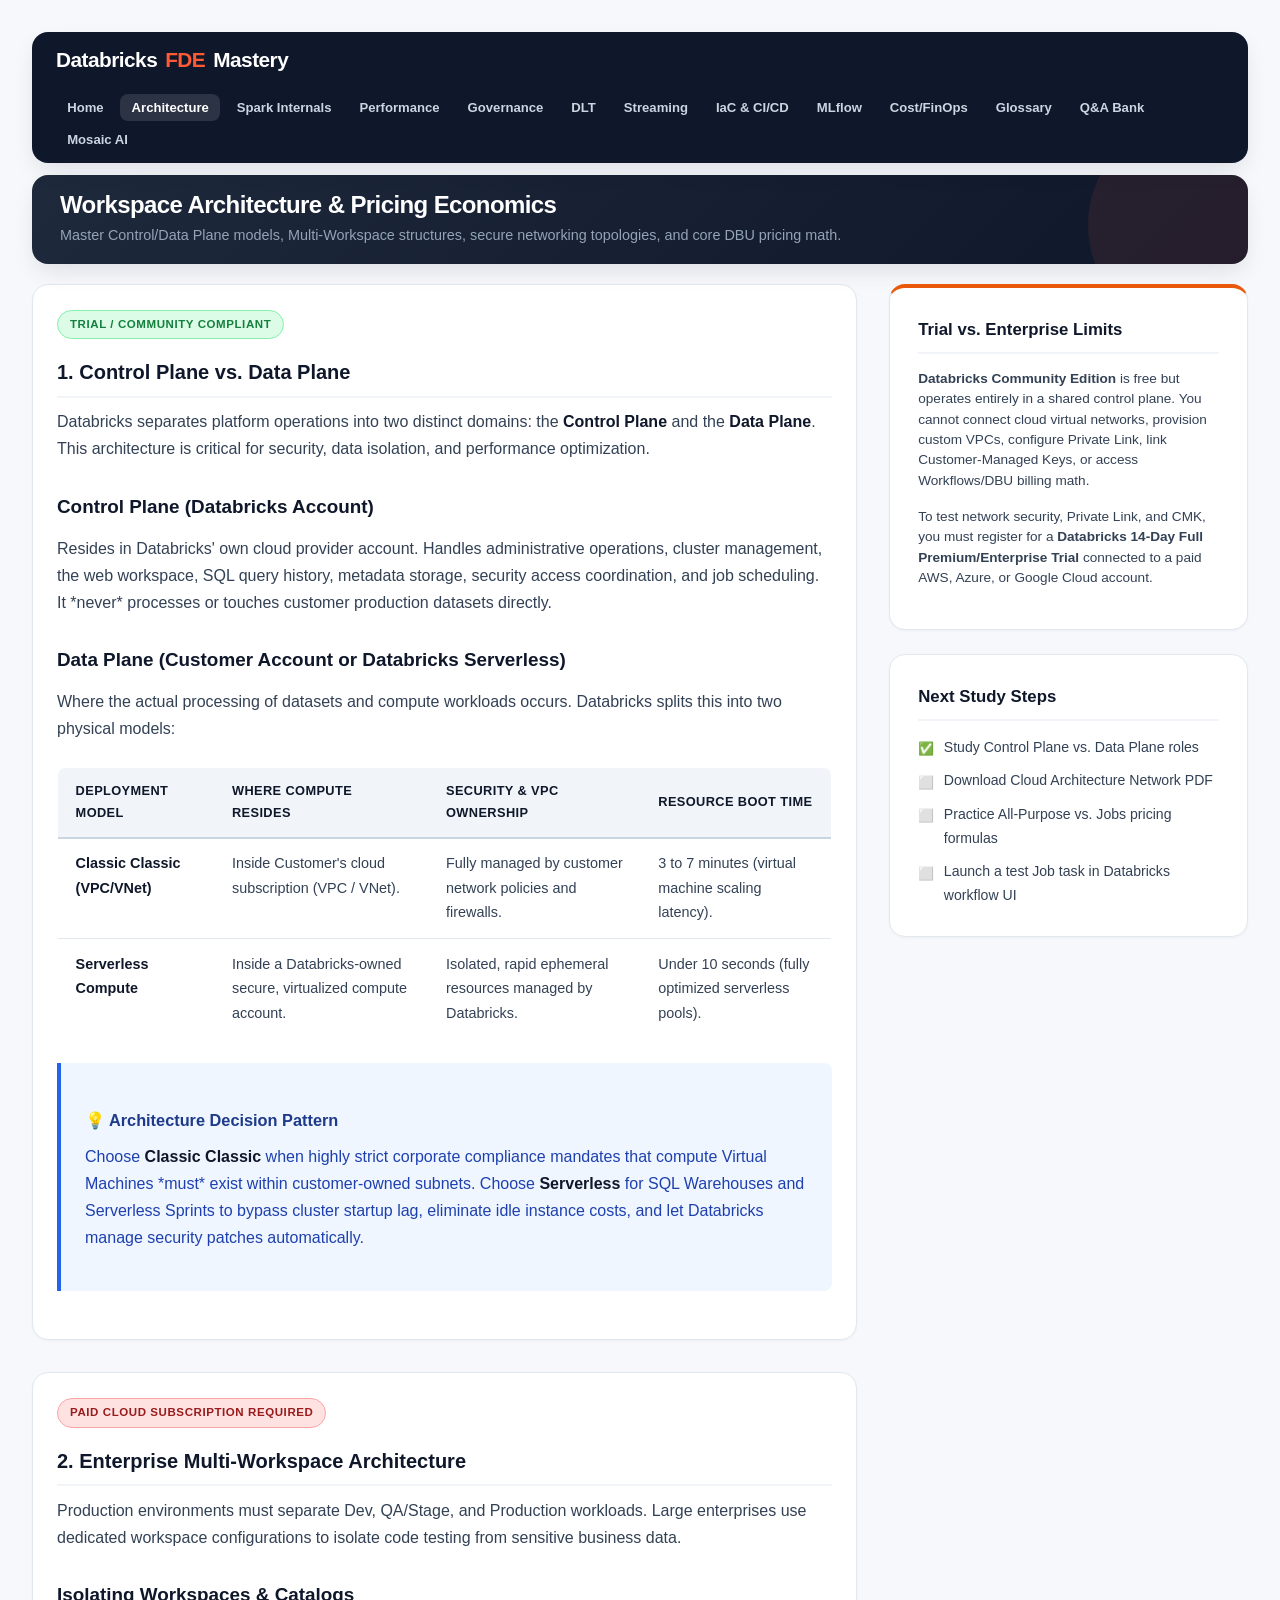
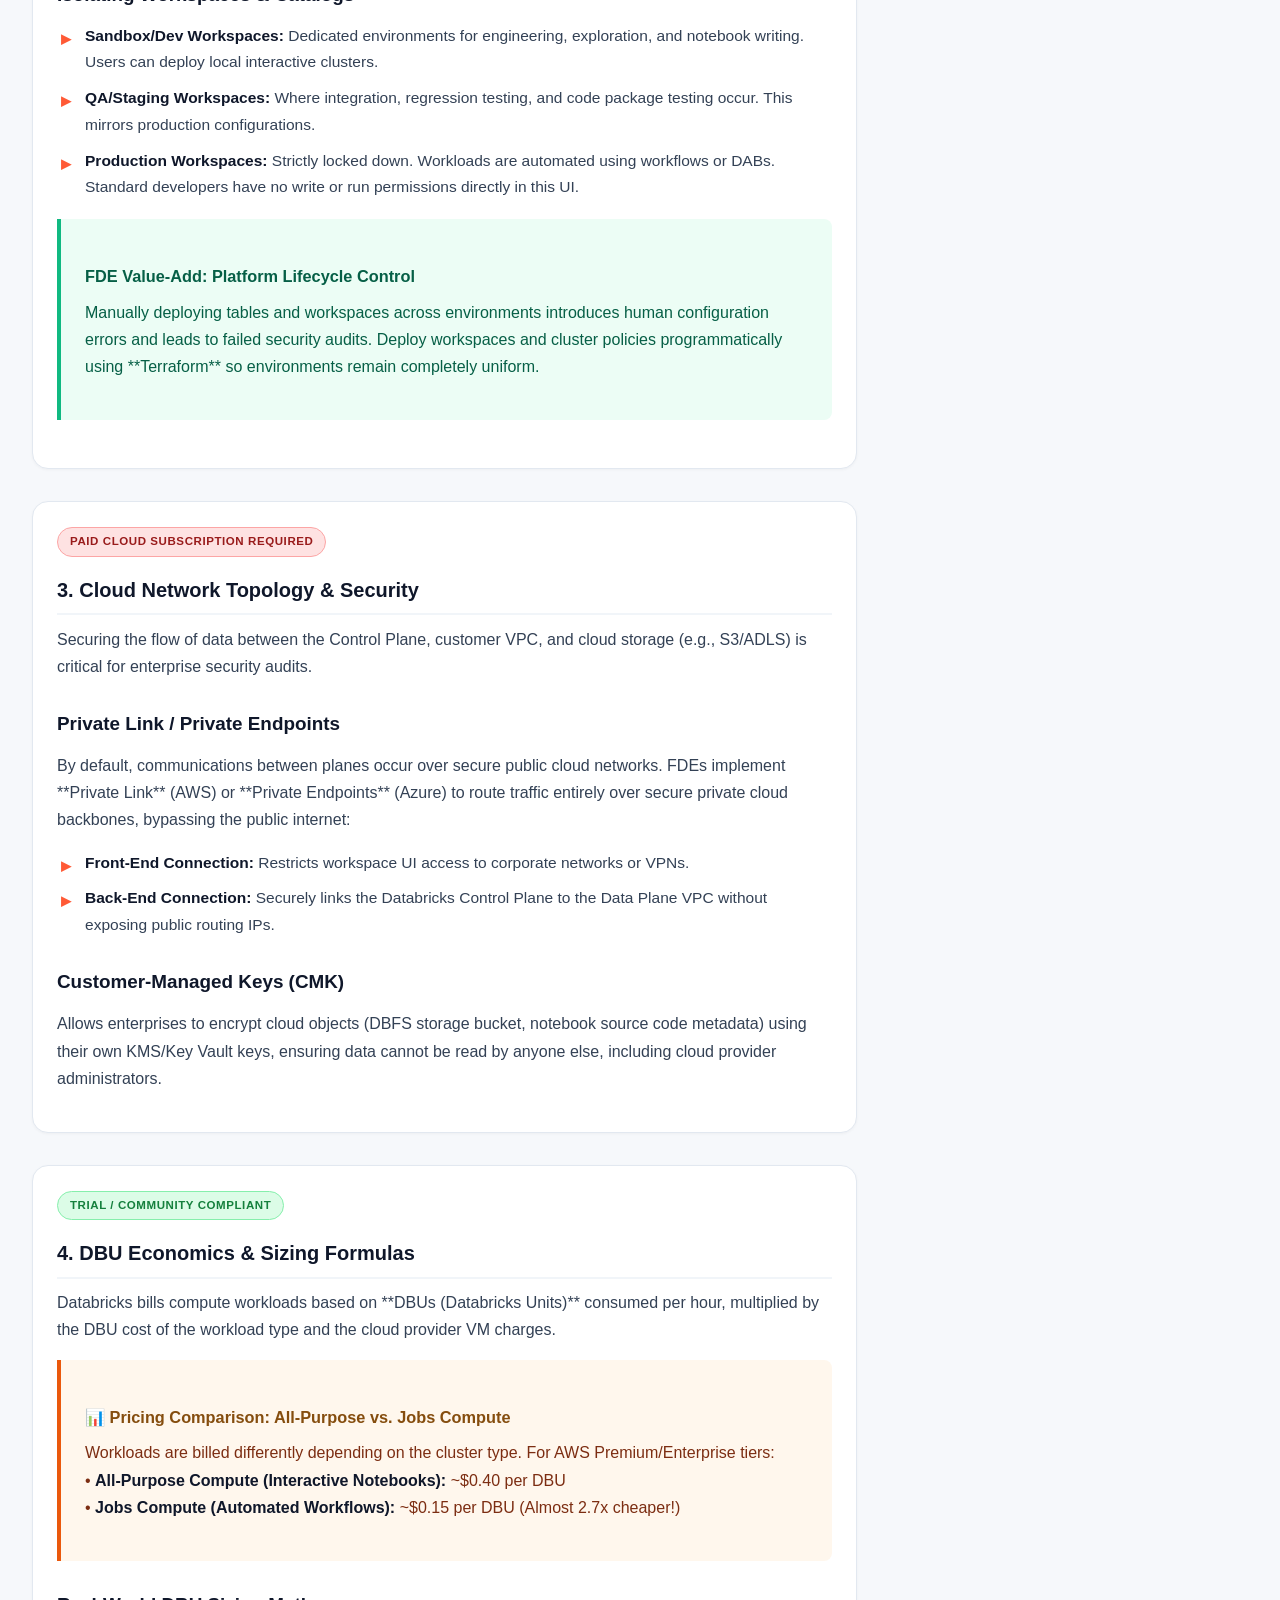
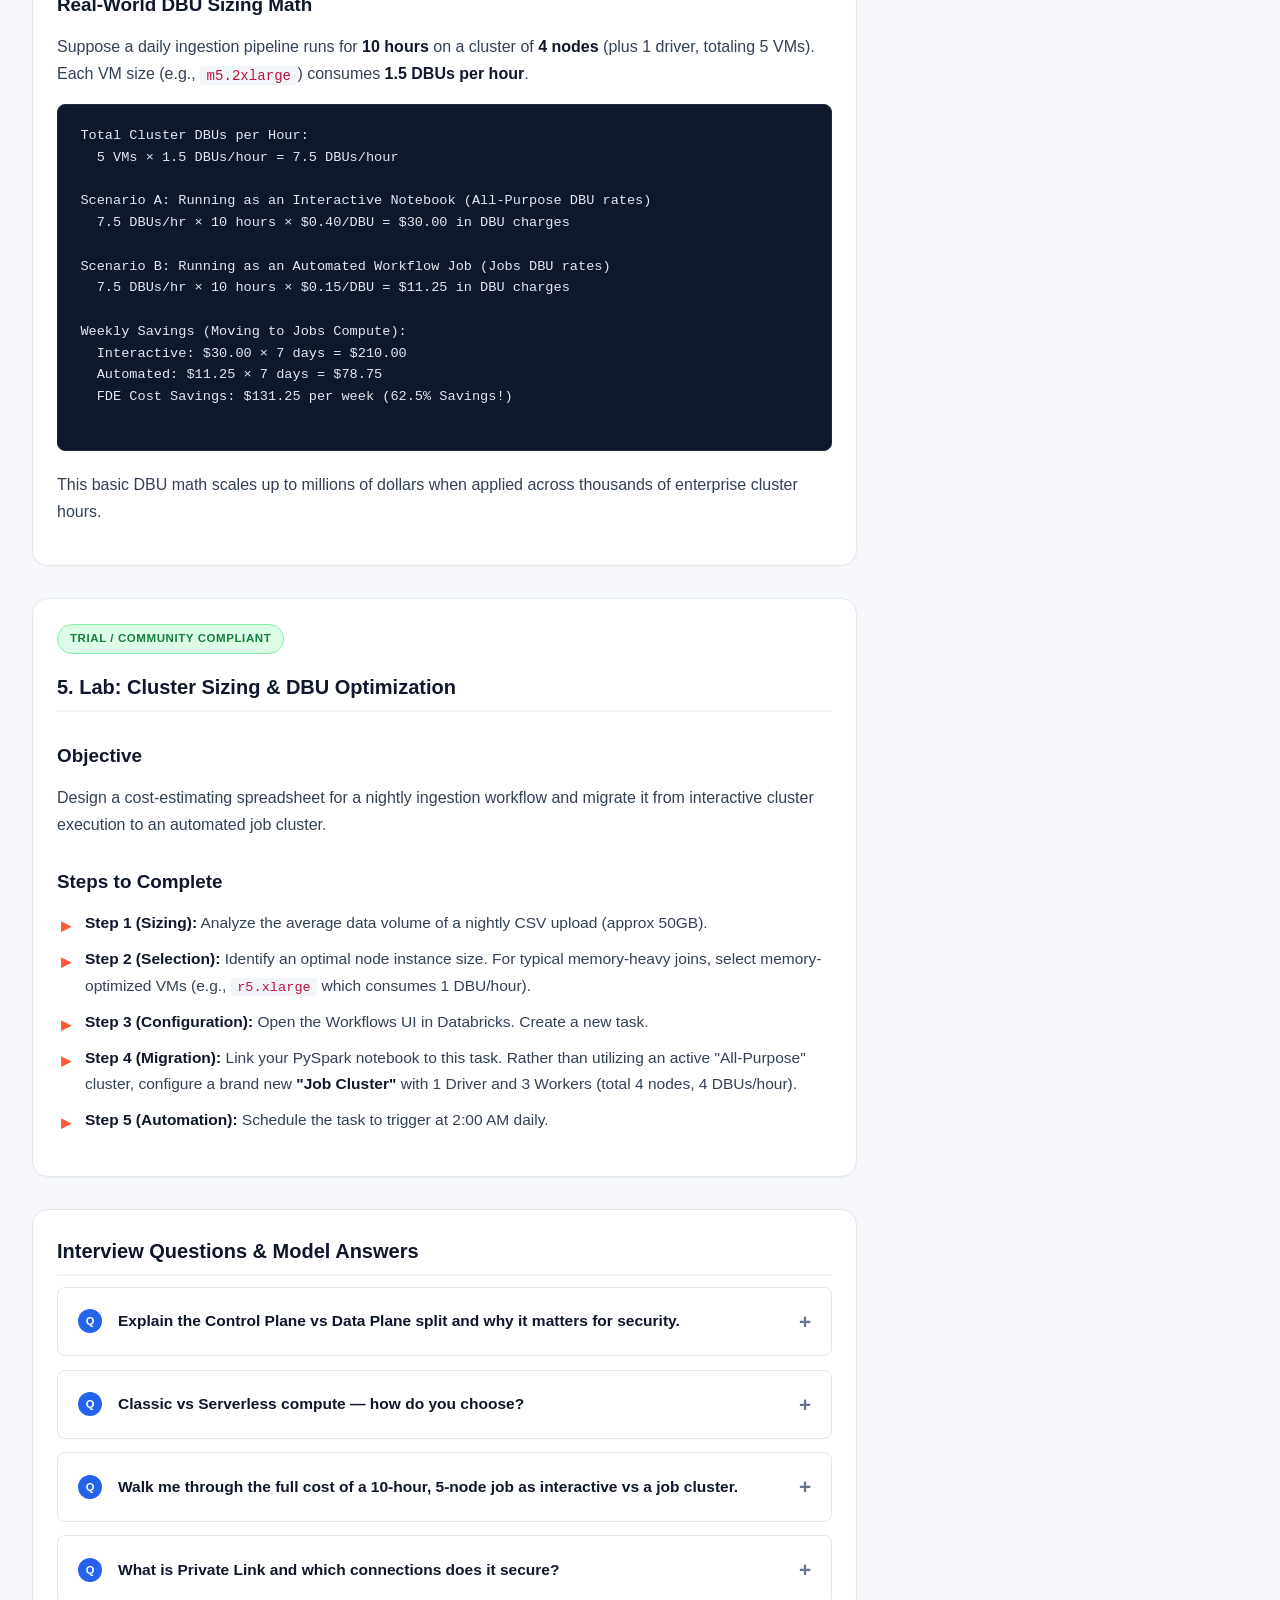
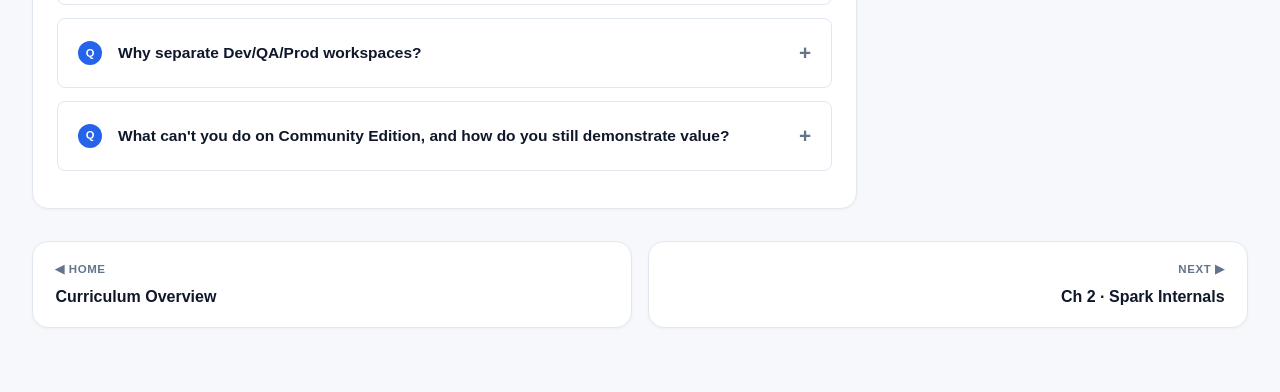
==== architecture_and_pricing.html @ 46342924 "First commit" ====
<!DOCTYPE html>
<html lang="en">

<head>
    <meta charset="UTF-8">
    <meta name="viewport" content="width=device-width, initial-scale=1.0">
    <title>FDE Prep: Workspace Architecture & DBU Pricing</title>
    <link rel="icon" type="image/svg+xml"
        href="data:image/svg+xml,<svg xmlns='http://www.w3.org/2000/svg' viewBox='0 0 100 100'><rect x='10' y='10' width='80' height='80' rx='15' fill='%23ff5a36'/><path d='M30 50 L45 65 L70 35' stroke='white' stroke-width='8' fill='none' stroke-linecap='round' stroke-linejoin='round'/></svg>">
    <style>
        :root {
            --color-bg: #f8fafc;
            --color-card-bg: #ffffff;
            --color-text-primary: #0f172a;
            --color-text-secondary: #334155;
            --color-text-muted: #64748b;
            --color-brand-primary: #ff5a36;
            /* Databricks Orange */
            --color-brand-secondary: #0f172a;
            /* Dark Slate */
            --color-accent-blue: #2563eb;
            --color-accent-teal: #0d9488;
            --color-accent-green: #10b981;
            --color-accent-orange: #ea580c;
            --color-border: #cbd5e1;
            --color-border-light: #e2e8f0;
            --border-radius: 16px;
            --border-radius-sm: 8px;
        }

        * {
            box-sizing: border-box;
            margin: 0;
            padding: 0;
        }

        body {
            font-family: 'Segoe UI', -apple-system, BlinkMacSystemFont, Roboto, sans-serif;
            background-color: var(--color-bg);
            color: var(--color-text-primary);
            line-height: 1.65;
            font-size: 16px;
        }

        .container {
            width: 95%;
            max-width: 1500px;
            margin: 0 auto;
            padding: 2.5rem 0;
        }

        /* Top Navigation Bar */
        .navbar {
            background-color: var(--color-brand-secondary);
            color: #ffffff;
            padding: 1.25rem 2rem;
            border-radius: var(--border-radius);
            margin-bottom: 2rem;
            display: flex;
            justify-content: space-between;
            align-items: center;
            box-shadow: 0 4px 15px rgba(15, 23, 42, 0.15);
            flex-wrap: wrap;
            gap: 1rem;
        }

        .navbar .brand {
            font-size: 1.35rem;
            font-weight: 800;
            letter-spacing: -0.025em;
            display: flex;
            align-items: center;
            gap: 0.5rem;
        }

        .navbar .brand span {
            color: var(--color-brand-primary);
        }

        .nav-links {
            display: flex;
            gap: 1.25rem;
            list-style: none;
            flex-wrap: wrap;
        }

        .nav-links a {
            color: #cbd5e1;
            text-decoration: none;
            font-size: 0.9rem;
            font-weight: 600;
            padding: 0.5rem 0.85rem;
            border-radius: var(--border-radius-sm);
            transition: all 0.2s ease;
        }

        .nav-links a:hover,
        .nav-links a.active {
            color: #ffffff;
            background-color: rgba(255, 255, 255, 0.1);
        }

        /* Content Header */
        .content-header {
            background: linear-gradient(135deg, #1e293b 0%, #0f172a 100%);
            color: #ffffff;
            padding: 2.5rem;
            border-radius: var(--border-radius);
            margin-bottom: 2.5rem;
            box-shadow: 0 10px 25px -5px rgba(15, 23, 42, 0.1);
        }

        .content-header h1 {
            font-size: 2rem;
            font-weight: 800;
            margin-bottom: 0.5rem;
        }

        .content-header p {
            color: #94a3b8;
            font-size: 1.05rem;
        }

        /* Badges */
        .badge {
            display: inline-block;
            padding: 0.25rem 0.75rem;
            border-radius: 9999px;
            font-size: 0.75rem;
            font-weight: 700;
            text-transform: uppercase;
            letter-spacing: 0.05em;
            margin-bottom: 1rem;
        }

        .badge-paid {
            background-color: #fee2e2;
            color: #991b1b;
            border: 1px solid #fca5a5;
        }

        .badge-free {
            background-color: #dcfce7;
            color: #15803d;
            border: 1px solid #86efac;
        }

        /* Standard Content Sections */
        .grid-layout {
            display: grid;
            grid-template-columns: 2.2fr 1fr;
            gap: 2.5rem;
        }

        @media (max-width: 1200px) {
            .grid-layout {
                grid-template-columns: 1fr;
            }
        }

        .main-content {
            display: flex;
            flex-direction: column;
            gap: 2.5rem;
        }

        .section-card {
            background-color: #ffffff;
            border-radius: var(--border-radius);
            border: 1px solid var(--color-border-light);
            padding: 2.5rem;
            box-shadow: 0 1px 3px rgba(0, 0, 0, 0.02);
        }

        .section-card h2 {
            font-size: 1.5rem;
            font-weight: 800;
            color: var(--color-brand-secondary);
            margin-bottom: 1.25rem;
            border-bottom: 2px solid #f1f5f9;
            padding-bottom: 0.5rem;
        }

        .section-card h3 {
            font-size: 1.15rem;
            font-weight: 700;
            color: var(--color-text-primary);
            margin: 1.5rem 0 0.75rem;
        }

        .section-card p {
            font-size: 1rem;
            color: var(--color-text-secondary);
            margin-bottom: 1.25rem;
            line-height: 1.7;
        }

        .section-card ul {
            list-style: none;
            margin-bottom: 1.25rem;
        }

        .section-card ul li {
            position: relative;
            padding-left: 1.5rem;
            margin-bottom: 0.75rem;
            font-size: 0.95rem;
            color: var(--color-text-secondary);
        }

        .section-card ul li::before {
            content: "•";
            color: var(--color-brand-primary);
            font-weight: bold;
            font-size: 1.2rem;
            position: absolute;
            left: 0;
            top: -0.1rem;
        }

        /* Block Callouts */
        .strategy-box {
            background-color: #ecfdf5;
            border-left: 4px solid var(--color-accent-green);
            padding: 1.5rem;
            border-radius: 0 var(--border-radius-sm) var(--border-radius-sm) 0;
            margin-bottom: 1.5rem;
        }

        .strategy-box h4 {
            font-size: 1rem;
            font-weight: 700;
            color: #065f46;
            margin-bottom: 0.5rem;
        }

        .strategy-box p {
            font-size: 0.925rem;
            color: #065f46;
            margin-bottom: 0;
        }

        .decision-box {
            background-color: #f0f9ff;
            border-left: 4px solid var(--color-accent-blue);
            padding: 1.5rem;
            border-radius: 0 var(--border-radius-sm) var(--border-radius-sm) 0;
            margin-bottom: 1.5rem;
        }

        .decision-box h4 {
            font-size: 1rem;
            font-weight: 700;
            color: #0c4a6e;
            margin-bottom: 0.5rem;
        }

        .decision-box p {
            font-size: 0.925rem;
            color: #0c4a6e;
            margin-bottom: 0;
        }

        .pricing-box {
            background-color: #fff7ed;
            border-left: 4px solid var(--color-accent-orange);
            padding: 1.5rem;
            border-radius: 0 var(--border-radius-sm) var(--border-radius-sm) 0;
            margin-bottom: 1.5rem;
        }

        .pricing-box h4 {
            font-size: 1rem;
            font-weight: 700;
            color: #854d0e;
            margin-bottom: 0.5rem;
        }

        .pricing-box p {
            font-size: 0.925rem;
            color: #7c2d12;
            margin-bottom: 0;
        }

        /* Code Block */
        pre {
            background-color: var(--color-brand-secondary);
            color: #e2e8f0;
            padding: 1.25rem;
            border-radius: var(--border-radius-sm);
            font-family: 'Courier New', Courier, monospace;
            font-size: 0.875rem;
            overflow-x: auto;
            margin-bottom: 1.25rem;
            border: 1px solid #334155;
        }

        /* Sidebar Cards */
        .sidebar-panel {
            display: flex;
            flex-direction: column;
            gap: 2rem;
            position: sticky;
            top: 2rem;
        }

        .side-card {
            background-color: #ffffff;
            border-radius: var(--border-radius);
            border: 1px solid var(--color-border-light);
            padding: 2rem;
            box-shadow: 0 1px 3px rgba(0, 0, 0, 0.02);
        }

        .side-card h3 {
            font-size: 1.15rem;
            font-weight: 800;
            color: var(--color-brand-secondary);
            margin-bottom: 1rem;
            border-bottom: 2px solid #f1f5f9;
            padding-bottom: 0.5rem;
        }

        .checklist {
            list-style: none;
            display: flex;
            flex-direction: column;
            gap: 0.75rem;
        }

        .checklist-item {
            display: flex;
            align-items: flex-start;
            gap: 0.5rem;
            font-size: 0.9rem;
            color: var(--color-text-secondary);
        }

        .checklist-item::before {
            content: "⬜";
            font-size: 0.8rem;
            margin-top: 0.15rem;
        }

        .checklist-item.checked::before {
            content: "✅";
        }

        /* Comparison Table */
        table {
            width: 100%;
            border-collapse: collapse;
            margin: 1.5rem 0;
            font-size: 0.9rem;
            border: 1px solid var(--color-border-light);
            border-radius: var(--border-radius-sm);
            overflow: hidden;
        }

        th {
            background-color: #f1f5f9;
            font-weight: 700;
            color: var(--color-brand-secondary);
            text-align: left;
            padding: 0.85rem 1.25rem;
            border-bottom: 2px solid var(--color-border);
        }

        td {
            padding: 0.85rem 1.25rem;
            border-bottom: 1px solid var(--color-border-light);
            color: var(--color-text-secondary);
        }

        tr:last-child td {
            border-bottom: none;
        }
    </style>
    <link rel="stylesheet" href="styles.css">
</head>

<body>

    <div class="container">

        <!-- Navigation Bar -->
        <nav class="navbar">
            <div class="brand">Databricks <span>FDE</span> Mastery</div>
            <ul class="nav-links">
                <li><a href="index.html">Home</a></li>
                <li><a href="architecture_and_pricing.html" class="active">Architecture</a></li>
                <li><a href="spark_internals.html">Spark Internals</a></li>
                <li><a href="performance_tuning.html">Performance</a></li>
                <li><a href="unity_catalog_and_security.html">Governance</a></li>
                <li><a href="delta_live_tables.html">DLT</a></li>
                <li><a href="streaming.html">Streaming</a></li>
                <li><a href="iac_and_ci_cd.html">IaC & CI/CD</a></li>
                <li><a href="mlflow.html">MLflow</a></li>
                <li><a href="cost_governance.html">Cost/FinOps</a></li>
                <li><a href="glossary.html">Glossary</a></li>
                <li><a href="interview_question_bank.html">Q&A Bank</a></li>
                <li><a href="mosaic_ai.html">Mosaic AI</a></li>
            </ul>
        </nav>

        <!-- Content Header -->
        <header class="content-header">
            <h1>Workspace Architecture & Pricing Economics</h1>
            <p>Master Control/Data Plane models, Multi-Workspace structures, secure networking topologies, and core DBU
                pricing math.</p>
        </header>

        <!-- Main Layout Split -->
        <div class="grid-layout">

            <!-- Main Column -->
            <main class="main-content">

                <!-- Section 1: Classic vs. Serverless -->
                <section class="section-card">
                    <span class="badge badge-free">Trial / Community Compliant</span>
                    <h2>1. Control Plane vs. Data Plane</h2>
                    <p>
                        Databricks separates platform operations into two distinct domains: the <strong>Control
                            Plane</strong> and the <strong>Data Plane</strong>. This architecture is critical for
                        security, data isolation, and performance optimization.
                    </p>

                    <h3>Control Plane (Databricks Account)</h3>
                    <p>
                        Resides in Databricks' own cloud provider account. Handles administrative operations, cluster
                        management, the web workspace, SQL query history, metadata storage, security access
                        coordination, and job scheduling. It *never* processes or touches customer production datasets
                        directly.
                    </p>

                    <h3>Data Plane (Customer Account or Databricks Serverless)</h3>
                    <p>
                        Where the actual processing of datasets and compute workloads occurs. Databricks splits this
                        into two physical models:
                    </p>

                    <table>
                        <thead>
                            <tr>
                                <th>Deployment Model</th>
                                <th>Where Compute Resides</th>
                                <th>Security & VPC Ownership</th>
                                <th>Resource Boot Time</th>
                            </tr>
                        </thead>
                        <tbody>
                            <tr>
                                <td><strong>Classic Classic (VPC/VNet)</strong></td>
                                <td>Inside Customer's cloud subscription (VPC / VNet).</td>
                                <td>Fully managed by customer network policies and firewalls.</td>
                                <td>3 to 7 minutes (virtual machine scaling latency).</td>
                            </tr>
                            <tr>
                                <td><strong>Serverless Compute</strong></td>
                                <td>Inside a Databricks-owned secure, virtualized compute account.</td>
                                <td>Isolated, rapid ephemeral resources managed by Databricks.</td>
                                <td>Under 10 seconds (fully optimized serverless pools).</td>
                            </tr>
                        </tbody>
                    </table>

                    <div class="decision-box">
                        <h4>💡 Architecture Decision Pattern</h4>
                        <p>
                            Choose <strong>Classic Classic</strong> when highly strict corporate compliance mandates
                            that compute Virtual Machines *must* exist within customer-owned subnets. Choose
                            <strong>Serverless</strong> for SQL Warehouses and Serverless Sprints to bypass cluster
                            startup lag, eliminate idle instance costs, and let Databricks manage security patches
                            automatically.
                        </p>
                    </div>
                </section>

                <!-- Section 2: Multi-Workspace Environments -->
                <section class="section-card">
                    <span class="badge badge-paid">Paid Cloud Subscription Required</span>
                    <h2>2. Enterprise Multi-Workspace Architecture</h2>
                    <p>
                        Production environments must separate Dev, QA/Stage, and Production workloads. Large enterprises
                        use dedicated workspace configurations to isolate code testing from sensitive business data.
                    </p>

                    <h3>Isolating Workspaces & Catalogs</h3>
                    <ul>
                        <li><strong>Sandbox/Dev Workspaces:</strong> Dedicated environments for engineering,
                            exploration, and notebook writing. Users can deploy local interactive clusters.</li>
                        <li><strong>QA/Staging Workspaces:</strong> Where integration, regression testing, and code
                            package testing occur. This mirrors production configurations.</li>
                        <li><strong>Production Workspaces:</strong> Strictly locked down. Workloads are automated using
                            workflows or DABs. Standard developers have no write or run permissions directly in this UI.
                        </li>
                    </ul>

                    <div class="strategy-box">
                        <h4>FDE Value-Add: Platform Lifecycle Control</h4>
                        <p>
                            Manually deploying tables and workspaces across environments introduces human configuration
                            errors and leads to failed security audits. Deploy workspaces and cluster policies
                            programmatically using **Terraform** so environments remain completely uniform.
                        </p>
                    </div>
                </section>

                <!-- Section 3: Network Topologies -->
                <section class="section-card">
                    <span class="badge badge-paid">Paid Cloud Subscription Required</span>
                    <h2>3. Cloud Network Topology & Security</h2>
                    <p>
                        Securing the flow of data between the Control Plane, customer VPC, and cloud storage (e.g.,
                        S3/ADLS) is critical for enterprise security audits.
                    </p>

                    <h3>Private Link / Private Endpoints</h3>
                    <p>
                        By default, communications between planes occur over secure public cloud networks. FDEs
                        implement **Private Link** (AWS) or **Private Endpoints** (Azure) to route traffic entirely over
                        secure private cloud backbones, bypassing the public internet:
                    </p>
                    <ul>
                        <li><strong>Front-End Connection:</strong> Restricts workspace UI access to corporate networks
                            or VPNs.</li>
                        <li><strong>Back-End Connection:</strong> Securely links the Databricks Control Plane to the
                            Data Plane VPC without exposing public routing IPs.</li>
                    </ul>

                    <h3>Customer-Managed Keys (CMK)</h3>
                    <p>
                        Allows enterprises to encrypt cloud objects (DBFS storage bucket, notebook source code metadata)
                        using their own KMS/Key Vault keys, ensuring data cannot be read by anyone else, including cloud
                        provider administrators.
                    </p>
                </section>

                <!-- Section 4: Pricing Economics & DBU Math -->
                <section class="section-card">
                    <span class="badge badge-free">Trial / Community Compliant</span>
                    <h2>4. DBU Economics & Sizing Formulas</h2>
                    <p>
                        Databricks bills compute workloads based on **DBUs (Databricks Units)** consumed per hour,
                        multiplied by the DBU cost of the workload type and the cloud provider VM charges.
                    </p>

                    <div class="pricing-box">
                        <h4>📊 Pricing Comparison: All-Purpose vs. Jobs Compute</h4>
                        <p>
                            Workloads are billed differently depending on the cluster type. For AWS Premium/Enterprise
                            tiers:
                            <br>• <strong>All-Purpose Compute (Interactive Notebooks):</strong> ~$0.40 per DBU
                            <br>• <strong>Jobs Compute (Automated Workflows):</strong> ~$0.15 per DBU (Almost 2.7x
                            cheaper!)
                        </p>
                    </div>

                    <h3>Real-World DBU Sizing Math</h3>
                    <p>
                        Suppose a daily ingestion pipeline runs for <strong>10 hours</strong> on a cluster of <strong>4
                            nodes</strong> (plus 1 driver, totaling 5 VMs). Each VM size (e.g., <code>m5.2xlarge</code>)
                        consumes <strong>1.5 DBUs per hour</strong>.
                    </p>

                    <pre>
Total Cluster DBUs per Hour:
  5 VMs × 1.5 DBUs/hour = 7.5 DBUs/hour

Scenario A: Running as an Interactive Notebook (All-Purpose DBU rates)
  7.5 DBUs/hr × 10 hours × $0.40/DBU = $30.00 in DBU charges

Scenario B: Running as an Automated Workflow Job (Jobs DBU rates)
  7.5 DBUs/hr × 10 hours × $0.15/DBU = $11.25 in DBU charges

Weekly Savings (Moving to Jobs Compute):
  Interactive: $30.00 × 7 days = $210.00
  Automated: $11.25 × 7 days = $78.75
  FDE Cost Savings: $131.25 per week (62.5% Savings!)
                    </pre>

                    <p>
                        This basic DBU math scales up to millions of dollars when applied across thousands of enterprise
                        cluster hours.
                    </p>
                </section>

                <!-- Section 5: Hands-on Exercise -->
                <section class="section-card">
                    <span class="badge badge-free">Trial / Community Compliant</span>
                    <h2>5. Lab: Cluster Sizing & DBU Optimization</h2>

                    <h3>Objective</h3>
                    <p>Design a cost-estimating spreadsheet for a nightly ingestion workflow and migrate it from
                        interactive cluster execution to an automated job cluster.</p>

                    <h3>Steps to Complete</h3>
                    <ul>
                        <li><strong>Step 1 (Sizing):</strong> Analyze the average data volume of a nightly CSV upload
                            (approx 50GB).</li>
                        <li><strong>Step 2 (Selection):</strong> Identify an optimal node instance size. For typical
                            memory-heavy joins, select memory-optimized VMs (e.g., <code>r5.xlarge</code> which consumes
                            1 DBU/hour).</li>
                        <li><strong>Step 3 (Configuration):</strong> Open the Workflows UI in Databricks. Create a new
                            task.</li>
                        <li><strong>Step 4 (Migration):</strong> Link your PySpark notebook to this task. Rather than
                            utilizing an active "All-Purpose" cluster, configure a brand new <strong>"Job
                                Cluster"</strong> with 1 Driver and 3 Workers (total 4 nodes, 4 DBUs/hour).</li>
                        <li><strong>Step 5 (Automation):</strong> Schedule the task to trigger at 2:00 AM daily.</li>
                    </ul>
                </section>

                <section class="section-card">
                    <h2>Interview Questions & Model Answers</h2>
                    <details class="qa">
                        <summary><span class="q-text">Explain the Control Plane vs Data Plane split and why it matters
                                for security.</span></summary>
                        <div class="qa-body">
                            <div class="tell"><strong>Testing:</strong> the #1 architecture fundamental.</div>The
                            Control Plane is Databricks-managed (web UI, job scheduling, cluster management, metadata)
                            and never processes customer data. The Data Plane is where compute runs and data is
                            read/written — either Classic (VMs in the customer's own VPC/VNet, so data never leaves
                            their network) or Serverless (Databricks-managed compute). This split lets enterprises keep
                            data in their security perimeter while Databricks operates the platform.
                        </div>
                    </details>
                    <details class="qa">
                        <summary><span class="q-text">Classic vs Serverless compute — how do you choose?</span>
                        </summary>
                        <div class="qa-body">
                            <div class="tell"><strong>Testing:</strong> a real architecture decision.</div>Classic when
                            strict compliance requires VMs inside the customer's own subnets or custom
                            networking/instances. Serverless for fast startup, no idle cost, and lower ops — ideal for
                            SQL warehouses and bursty jobs. Serverless folds infra cost into the DBU rate; Classic bills
                            the cloud VMs separately.
                        </div>
                    </details>
                    <details class="qa">
                        <summary><span class="q-text">Walk me through the full cost of a 10-hour, 5-node job as
                                interactive vs a job cluster.</span></summary>
                        <div class="qa-body">
                            <div class="tell"><strong>Testing:</strong> DBU math fluency.</div>Compute DBUs/hr = nodes ×
                            DBU/node. Multiply by hours and the per-DBU rate for the workload type. All-Purpose
                            (interactive) has a much higher rate than Jobs compute, so moving the same cluster to a job
                            cluster can cut the DBU charge ~2–3×, plus the cloud VM bill on top. I'd quantify both and
                            recommend Jobs compute + autotermination.
                        </div>
                    </details>
                    <details class="qa">
                        <summary><span class="q-text">What is Private Link and which connections does it secure?</span>
                        </summary>
                        <div class="qa-body">
                            <div class="tell"><strong>Testing:</strong> enterprise networking.</div>Private Link (AWS) /
                            Private Endpoints (Azure) route traffic over the cloud's private backbone instead of the
                            public internet. Front-end secures user→workspace access (lock to corporate network);
                            back-end secures Control Plane→Data Plane without public IPs. Combined with CMK, it
                            satisfies strict security audits.
                        </div>
                    </details>
                    <details class="qa">
                        <summary><span class="q-text">Why separate Dev/QA/Prod workspaces?</span></summary>
                        <div class="qa-body">
                            <div class="tell"><strong>Testing:</strong> platform lifecycle.</div>Isolation of blast
                            radius, data sensitivity, and permissions: developers explore freely in Dev,
                            integration/regression runs in QA, and Prod is locked down to automated deploys only. I
                            provision them identically via Terraform so config drift can't cause an audit failure or a
                            "works in dev" surprise.
                        </div>
                    </details>
                    <details class="qa">
                        <summary><span class="q-text">What can't you do on Community Edition, and how do you still
                                demonstrate value?</span></summary>
                        <div class="qa-body">
                            <div class="tell"><strong>Testing:</strong> tier honesty.</div>No custom VPC, Private Link,
                            CMK, Unity Catalog, Workflows, or DBU billing. I'd say so plainly and demonstrate the
                            concepts on a paid trial, or prove the compute/Spark fundamentals on Community and describe
                            exactly how the enterprise features layer on.
                        </div>
                    </details>
                </section>

            </main>

            <!-- Sidebar -->
            <aside class="sidebar-panel">

                <!-- Free vs Paid Warning -->
                <div class="side-card" style="border-top: 4px solid var(--color-accent-orange);">
                    <h3>Trial vs. Enterprise Limits</h3>
                    <p
                        style="font-size: 0.85rem; color: var(--color-text-secondary); line-height: 1.5; margin-bottom: 1rem;">
                        <strong>Databricks Community Edition</strong> is free but operates entirely in a shared control
                        plane. You cannot connect cloud virtual networks, provision custom VPCs, configure Private Link,
                        link Customer-Managed Keys, or access Workflows/DBU billing math.
                    </p>
                    <p style="font-size: 0.85rem; color: var(--color-text-secondary); line-height: 1.5;">
                        To test network security, Private Link, and CMK, you must register for a <strong>Databricks
                            14-Day Full Premium/Enterprise Trial</strong> connected to a paid AWS, Azure, or Google
                        Cloud account.
                    </p>
                </div>

                <!-- Next Steps Checklist -->
                <div class="side-card">
                    <h3>Next Study Steps</h3>
                    <ul class="checklist">
                        <li class="checklist-item checked">Study Control Plane vs. Data Plane roles</li>
                        <li class="checklist-item">Download Cloud Architecture Network PDF</li>
                        <li class="checklist-item">Practice All-Purpose vs. Jobs pricing formulas</li>
                        <li class="checklist-item">Launch a test Job task in Databricks workflow UI</li>
                    </ul>
                </div>

            </aside>

        </div>

        <div class="page-nav">
            <a href="index.html">
                <div class="dir">◀ Home</div>
                <div class="pg-title">Curriculum Overview</div>
            </a>
            <a class="next" href="spark_internals.html">
                <div class="dir">Next ▶</div>
                <div class="pg-title">Ch 2 · Spark Internals</div>
            </a>
        </div>

    </div>

</body>

</html>
---- styles.css ----
/* ============================================================
   Databricks FDE Prep Hub — Shared Design System
   Used by every page in fde_guide/. Keep pages lean by linking
   this single stylesheet instead of duplicating CSS.
   ============================================================ */

:root {
    --color-bg: #f6f8fb;
    --color-card-bg: #ffffff;
    --color-text-primary: #0f172a;
    --color-text-secondary: #334155;
    --color-text-muted: #64748b;
    --color-brand-primary: #ff5a36;  /* Databricks Orange */
    --color-brand-secondary: #0f172a; /* Dark Slate */
    --color-accent-blue: #2563eb;
    --color-accent-teal: #0d9488;
    --color-accent-green: #10b981;
    --color-accent-orange: #ea580c;
    --color-accent-purple: #7c3aed;
    --color-border: #cbd5e1;
    --color-border-light: #e2e8f0;
    --border-radius: 16px;
    --border-radius-sm: 8px;
    --shadow-sm: 0 1px 3px rgba(0,0,0,0.04);
    --shadow-md: 0 10px 25px -5px rgba(15, 23, 42, 0.12);
}

* { box-sizing: border-box; margin: 0; padding: 0; }

html { scroll-behavior: smooth; }

body {
    font-family: 'Segoe UI', -apple-system, BlinkMacSystemFont, Roboto, sans-serif;
    background-color: var(--color-bg);
    color: var(--color-text-primary);
    line-height: 1.7;
    font-size: 16px;
}

.container {
    width: 95%;
    max-width: 1500px;
    margin: 0 auto;
    padding: 2rem 0 4rem;
}

/* ---------------- Navigation ---------------- */
.navbar {
    background-color: var(--color-brand-secondary);
    color: #fff;
    padding: 0.6rem 1.5rem;
    border-radius: var(--border-radius);
    margin-bottom: 0.75rem;
    display: flex;
    justify-content: space-between;
    align-items: center;
    box-shadow: var(--shadow-md);
    flex-wrap: wrap;
    gap: 1rem;
    position: sticky;
    top: 0.5rem;
    z-index: 50;
}
.navbar .brand {
    font-size: 1.3rem;
    font-weight: 800;
    letter-spacing: -0.025em;
    white-space: nowrap;
}
.navbar .brand span { color: var(--color-brand-primary); }
.nav-links { display: flex; gap: 0.35rem; list-style: none; flex-wrap: wrap; }
.nav-links a {
    color: #cbd5e1;
    text-decoration: none;
    font-size: 0.82rem;
    font-weight: 600;
    padding: 0.4rem 0.7rem;
    border-radius: var(--border-radius-sm);
    transition: all 0.2s ease;
    white-space: nowrap;
}
.nav-links a:hover, .nav-links a.active {
    color: #fff;
    background-color: rgba(255,255,255,0.12);
}

/* ---------------- Hero / Headers ---------------- */
.content-header, header.hero {
    background: linear-gradient(135deg, #1e293b 0%, #0f172a 100%);
    color: #fff;
    padding: 1rem 1.75rem;
    border-radius: var(--border-radius);
    margin-bottom: 1.25rem;
    box-shadow: var(--shadow-md);
    position: relative;
    overflow: hidden;
}
.content-header::before, header.hero::before {
    content: '';
    position: absolute;
    top: -60px; right: -60px;
    width: 220px; height: 220px;
    background: rgba(255, 90, 54, 0.09);
    border-radius: 50%;
    pointer-events: none;
}
.eyebrow {
    font-size: 0.68rem;
    font-weight: 700;
    letter-spacing: 0.12em;
    text-transform: uppercase;
    color: var(--color-brand-primary);
    margin-bottom: 0.25rem;
}
.content-header h1, header.hero h1 {
    font-size: 1.5rem;
    font-weight: 800;
    letter-spacing: -0.025em;
    margin-bottom: 0.25rem;
    line-height: 1.2;
}
.content-header p, header.hero p {
    color: #94a3b8;
    font-size: 0.9rem;
    max-width: 950px;
}
.reading-meta {
    display: flex;
    gap: 1rem;
    margin-top: 0.5rem;
    flex-wrap: wrap;
    font-size: 0.78rem;
    color: #cbd5e1;
}
.reading-meta span { display: flex; align-items: center; gap: 0.35rem; }

/* ---------------- Pills / Badges ---------------- */
.pills { display: flex; gap: 0.4rem; flex-wrap: wrap; margin-top: 0.5rem; }
.pill {
    font-size: 0.72rem;
    font-weight: 700;
    padding: 0.3rem 0.8rem;
    border-radius: 9999px;
    text-transform: uppercase;
    letter-spacing: 0.05em;
    background-color: rgba(255,255,255,0.1);
    color: #cbd5e1;
    border: 1px solid rgba(255,255,255,0.15);
}
.pill-primary {
    background-color: rgba(255, 90, 54, 0.15);
    color: var(--color-brand-primary);
    border-color: rgba(255,90,54,0.3);
}
.badge {
    display: inline-block;
    padding: 0.25rem 0.75rem;
    border-radius: 9999px;
    font-size: 0.72rem;
    font-weight: 700;
    text-transform: uppercase;
    letter-spacing: 0.05em;
    margin-bottom: 1rem;
}
.badge-paid { background-color: #fee2e2; color: #991b1b; border: 1px solid #fca5a5; }
.badge-free { background-color: #dcfce7; color: #15803d; border: 1px solid #86efac; }
.badge-mixed { background-color: #fef9c3; color: #854d0e; border: 1px solid #fde68a; }

/* ---------------- Layout ---------------- */
.grid-layout { display: grid; grid-template-columns: 2.3fr 1fr; gap: 2rem; }
@media (max-width: 1200px) { .grid-layout { grid-template-columns: 1fr; } }
.main-content { display: flex; flex-direction: column; gap: 2rem; }

/* ---------------- Section Cards ---------------- */
.section-card {
    background-color: var(--color-card-bg);
    border-radius: var(--border-radius);
    border: 1px solid var(--color-border-light);
    padding: 1.5rem;
    box-shadow: var(--shadow-sm);
    scroll-margin-top: 5rem;
}
.section-card h2 {
    font-size: 1.25rem;
    font-weight: 800;
    color: var(--color-brand-secondary);
    margin-bottom: 0.65rem;
    border-bottom: 2px solid #f1f5f9;
    padding-bottom: 0.4rem;
}
.section-card h3 {
    font-size: 1.18rem;
    font-weight: 700;
    color: var(--color-text-primary);
    margin: 1.75rem 0 0.75rem;
}
.section-card h4 {
    font-size: 1.02rem;
    font-weight: 700;
    color: var(--color-text-primary);
    margin: 1.25rem 0 0.5rem;
}
.section-card p { font-size: 1rem; color: var(--color-text-secondary); margin-bottom: 1rem; }
.section-card ul, .section-card ol { margin: 0 0 1.15rem 0; padding-left: 0; list-style: none; }
.section-card ol { counter-reset: step; }
.section-card ul li, .section-card ol li {
    position: relative;
    padding-left: 1.75rem;
    margin-bottom: 0.6rem;
    font-size: 0.97rem;
    color: var(--color-text-secondary);
}
.section-card ul li::before {
    content: "▸";
    color: var(--color-brand-primary);
    font-weight: bold;
    position: absolute;
    left: 0.25rem;
    top: 0;
}
.section-card ol li {
    counter-increment: step;
    padding-left: 2.5rem;
}
.section-card ol li::before {
    content: counter(step);
    position: absolute;
    left: 0;
    top: 0.1rem;
    background: var(--color-brand-primary);
    color: #fff;
    font-size: 0.72rem;
    font-weight: 800;
    width: 1.4rem; height: 1.4rem;
    border-radius: 50%;
    display: flex;
    align-items: center;
    justify-content: center;
}
.section-card strong { color: var(--color-text-primary); }
code {
    background-color: #f1f5f9;
    color: #be123c;
    padding: 0.1rem 0.4rem;
    border-radius: 4px;
    font-family: 'SF Mono', 'Courier New', monospace;
    font-size: 0.88em;
}

/* ---------------- Callout Boxes ---------------- */
.box { padding: 1.4rem 1.5rem; border-radius: 0 var(--border-radius-sm) var(--border-radius-sm) 0; margin: 1.25rem 0; }
.box h4 { margin-top: 0; margin-bottom: 0.5rem; font-size: 1rem; }
.box p, .box ul li { margin-bottom: 0.4rem; font-size: 0.93rem; }
.box ul { margin-bottom: 0; }
.strategy-box { background-color: #ecfdf5; border-left: 4px solid var(--color-accent-green); }
.strategy-box h4 { color: #065f46; } .strategy-box p, .strategy-box li { color: #065f46; }
.decision-box { background-color: #eff6ff; border-left: 4px solid var(--color-accent-blue); }
.decision-box h4 { color: #1e3a8a; } .decision-box p, .decision-box li { color: #1e40af; }
.pricing-box { background-color: #fff7ed; border-left: 4px solid var(--color-accent-orange); }
.pricing-box h4 { color: #854d0e; } .pricing-box p, .pricing-box li { color: #7c2d12; }
.warning-box { background-color: #fef2f2; border-left: 4px solid #ef4444; }
.warning-box h4 { color: #991b1b; } .warning-box p, .warning-box li { color: #991b1b; }
.gotcha-box { background-color: #fdf4ff; border-left: 4px solid var(--color-accent-purple); }
.gotcha-box h4 { color: #6b21a8; } .gotcha-box p, .gotcha-box li { color: #6b21a8; }

/* ---------------- Code Blocks ---------------- */
pre {
    background-color: #0f172a;
    color: #e2e8f0;
    padding: 1.25rem 1.4rem;
    border-radius: var(--border-radius-sm);
    font-family: 'SF Mono', 'Courier New', monospace;
    font-size: 0.85rem;
    line-height: 1.6;
    overflow-x: auto;
    margin: 0.5rem 0 1.25rem;
    border: 1px solid #1e293b;
    position: relative;
}
pre code { background: none; color: inherit; padding: 0; font-size: inherit; }
.code-label {
    display: inline-block;
    font-size: 0.7rem;
    font-weight: 700;
    text-transform: uppercase;
    letter-spacing: 0.05em;
    color: var(--color-text-muted);
    background: #f1f5f9;
    padding: 0.25rem 0.7rem;
    border-radius: var(--border-radius-sm) var(--border-radius-sm) 0 0;
    border: 1px solid var(--color-border-light);
    border-bottom: none;
    margin-top: 0.5rem;
}
.code-label + pre { margin-top: 0; border-top-left-radius: 0; }
.comment { color: #64748b; }

/* ---------------- Tables ---------------- */
.table-scroll { overflow-x: auto; margin: 1.25rem 0; border-radius: var(--border-radius-sm); border: 1px solid var(--color-border-light); }
table { width: 100%; border-collapse: collapse; font-size: 0.9rem; }
th {
    background-color: #f1f5f9;
    font-weight: 700;
    color: var(--color-brand-secondary);
    text-align: left;
    padding: 0.8rem 1.1rem;
    border-bottom: 2px solid var(--color-border);
    font-size: 0.8rem;
    text-transform: uppercase;
    letter-spacing: 0.03em;
}
td { padding: 0.8rem 1.1rem; border-bottom: 1px solid var(--color-border-light); color: var(--color-text-secondary); vertical-align: top; }
tr:last-child td { border-bottom: none; }
tbody tr:hover td { background-color: #f8fafc; }

/* ---------------- Interview Q&A (accordion) ---------------- */
.qa { border: 1px solid var(--color-border-light); border-radius: var(--border-radius-sm); margin-bottom: 0.85rem; overflow: hidden; background: #fff; }
.qa summary {
    padding: 1rem 1.25rem;
    font-weight: 700;
    color: var(--color-brand-secondary);
    cursor: pointer;
    list-style: none;
    display: flex;
    justify-content: space-between;
    gap: 1rem;
    align-items: center;
    font-size: 0.97rem;
}
.qa summary::-webkit-details-marker { display: none; }
.qa summary::before { content: "Q"; background: var(--color-accent-blue); color: #fff; font-size: 0.7rem; font-weight: 800; min-width: 1.5rem; height: 1.5rem; border-radius: 50%; display: inline-flex; align-items: center; justify-content: center; }
.qa summary span.q-text { flex: 1; }
.qa summary::after { content: "+"; font-size: 1.3rem; color: var(--color-text-muted); }
.qa[open] summary::after { content: "\2212"; }
.qa[open] summary { border-bottom: 1px solid var(--color-border-light); background: #f8fafc; }
.qa .qa-body { padding: 1.1rem 1.25rem; font-size: 0.94rem; color: var(--color-text-secondary); }
.qa .qa-body .tell { background: #eff6ff; border-radius: var(--border-radius-sm); padding: 0.6rem 0.9rem; margin-bottom: 0.75rem; font-size: 0.85rem; color: #1e40af; }
.qa .qa-body .tell strong { color: #1e3a8a; }

/* ---------------- Diagram Block ---------------- */
.diagram {
    background: #0f172a;
    color: #cbd5e1;
    border-radius: var(--border-radius-sm);
    padding: 1.5rem;
    font-family: 'SF Mono', 'Courier New', monospace;
    font-size: 0.82rem;
    line-height: 1.5;
    overflow-x: auto;
    margin: 1.25rem 0;
    white-space: pre;
}

/* ---------------- Sidebar ---------------- */
.sidebar-panel { display: flex; flex-direction: column; gap: 1.5rem; position: sticky; top: 5rem; align-self: start; }
.side-card { background-color: #fff; border-radius: var(--border-radius); border: 1px solid var(--color-border-light); padding: 1.75rem; box-shadow: var(--shadow-sm); }
.side-card h3 { font-size: 1.05rem; font-weight: 800; color: var(--color-brand-secondary); margin-bottom: 0.9rem; border-bottom: 2px solid #f1f5f9; padding-bottom: 0.5rem; }
.side-card p { font-size: 0.85rem; color: var(--color-text-secondary); line-height: 1.55; margin-bottom: 0.75rem; }
.toc { list-style: none; display: flex; flex-direction: column; gap: 0.15rem; }
.toc a { display: block; font-size: 0.87rem; color: var(--color-text-secondary); text-decoration: none; padding: 0.4rem 0.6rem; border-radius: 6px; border-left: 2px solid transparent; }
.toc a:hover { background: #f1f5f9; color: var(--color-brand-secondary); border-left-color: var(--color-brand-primary); }

.checklist { list-style: none; display: flex; flex-direction: column; gap: 0.6rem; }
.checklist-item { display: flex; align-items: flex-start; gap: 0.6rem; font-size: 0.88rem; color: var(--color-text-secondary); cursor: pointer; }
.checklist-item input[type="checkbox"] { margin-top: 0.2rem; width: 1.05rem; height: 1.05rem; cursor: pointer; flex-shrink: 0; }
.checklist-item span.completed { text-decoration: line-through; color: var(--color-text-muted); }

/* ---------------- Progress ---------------- */
.progress-percent-bar { background-color: #e2e8f0; border-radius: 9999px; height: 10px; margin-bottom: 1rem; overflow: hidden; }
.progress-percent-fill { background-color: var(--color-accent-green); height: 100%; width: 0%; transition: width 0.3s ease; }
.progress-stats { display: flex; justify-content: space-between; font-size: 0.82rem; font-weight: 700; color: var(--color-text-secondary); margin-bottom: 1.25rem; }

/* ---------------- Chapter cards (index) ---------------- */
.modular-grid { display: grid; grid-template-columns: repeat(auto-fit, minmax(340px, 1fr)); gap: 1.5rem; }
@media (max-width: 600px) { .modular-grid { grid-template-columns: 1fr; } }
.module-card { background-color: #fff; border: 1px solid var(--color-border-light); border-radius: var(--border-radius); padding: 1.75rem; box-shadow: var(--shadow-sm); transition: transform 0.2s ease, box-shadow 0.2s ease; display: flex; flex-direction: column; }
.module-card:hover { transform: translateY(-3px); box-shadow: var(--shadow-md); border-color: var(--color-border); }
.module-eyebrow { font-size: 0.7rem; font-weight: 800; text-transform: uppercase; letter-spacing: 0.06em; color: var(--color-brand-primary); margin-bottom: 0.5rem; }
.module-title { font-size: 1.2rem; font-weight: 800; color: var(--color-brand-secondary); margin-bottom: 0.6rem; }
.module-desc { font-size: 0.92rem; color: var(--color-text-secondary); line-height: 1.6; flex: 1; }
.module-skills { display: flex; flex-wrap: wrap; gap: 0.35rem; margin: 1rem 0; }
.skill-tag { font-size: 0.72rem; font-weight: 600; padding: 0.2rem 0.55rem; border-radius: 4px; background-color: #f1f5f9; color: #475569; border: 1px solid #e2e8f0; }
.module-link { font-size: 0.92rem; font-weight: 700; color: var(--color-accent-blue); text-decoration: none; margin-top: auto; }
.module-link:hover { text-decoration: underline; }

/* ---------------- Roadmap timeline ---------------- */
.roadmap-steps { display: flex; flex-direction: column; gap: 1.1rem; position: relative; padding-left: 1.5rem; border-left: 2px dashed #cbd5e1; }
.roadmap-step { position: relative; }
.roadmap-step::before { content: ''; position: absolute; left: calc(-1.5rem - 6px); top: 5px; width: 10px; height: 10px; border-radius: 50%; background-color: var(--color-brand-primary); border: 2px solid #fff; box-shadow: 0 0 0 3px rgba(255,90,54,0.2); }
.step-phase { font-size: 0.7rem; font-weight: 800; color: var(--color-brand-primary); text-transform: uppercase; }
.step-name { font-size: 0.92rem; font-weight: 700; color: var(--color-brand-secondary); }
.step-desc { font-size: 0.83rem; color: var(--color-text-secondary); line-height: 1.45; }

/* ---------------- Prev/Next footer nav ---------------- */
.page-nav { display: flex; justify-content: space-between; gap: 1rem; margin-top: 2rem; flex-wrap: wrap; }
.page-nav a { flex: 1; min-width: 220px; background: #fff; border: 1px solid var(--color-border-light); border-radius: var(--border-radius); padding: 1.1rem 1.4rem; text-decoration: none; box-shadow: var(--shadow-sm); transition: all 0.2s ease; }
.page-nav a:hover { border-color: var(--color-brand-primary); transform: translateY(-2px); }
.page-nav .dir { font-size: 0.72rem; font-weight: 700; text-transform: uppercase; letter-spacing: 0.05em; color: var(--color-text-muted); }
.page-nav .pg-title { font-size: 1rem; font-weight: 700; color: var(--color-brand-secondary); margin-top: 0.2rem; }
.page-nav a.next { text-align: right; }

/* ---------------- Misc ---------------- */
.kpi-grid { display: grid; grid-template-columns: repeat(auto-fit, minmax(160px, 1fr)); gap: 1rem; margin: 1.25rem 0; }
.kpi { background: #f8fafc; border: 1px solid var(--color-border-light); border-radius: var(--border-radius-sm); padding: 1.1rem; }
.kpi .kpi-value { font-size: 1.5rem; font-weight: 800; color: var(--color-brand-secondary); }
.kpi .kpi-label { font-size: 0.78rem; color: var(--color-text-muted); text-transform: uppercase; letter-spacing: 0.04em; font-weight: 600; margin-top: 0.2rem; }
.anchor-offset { scroll-margin-top: 5rem; }
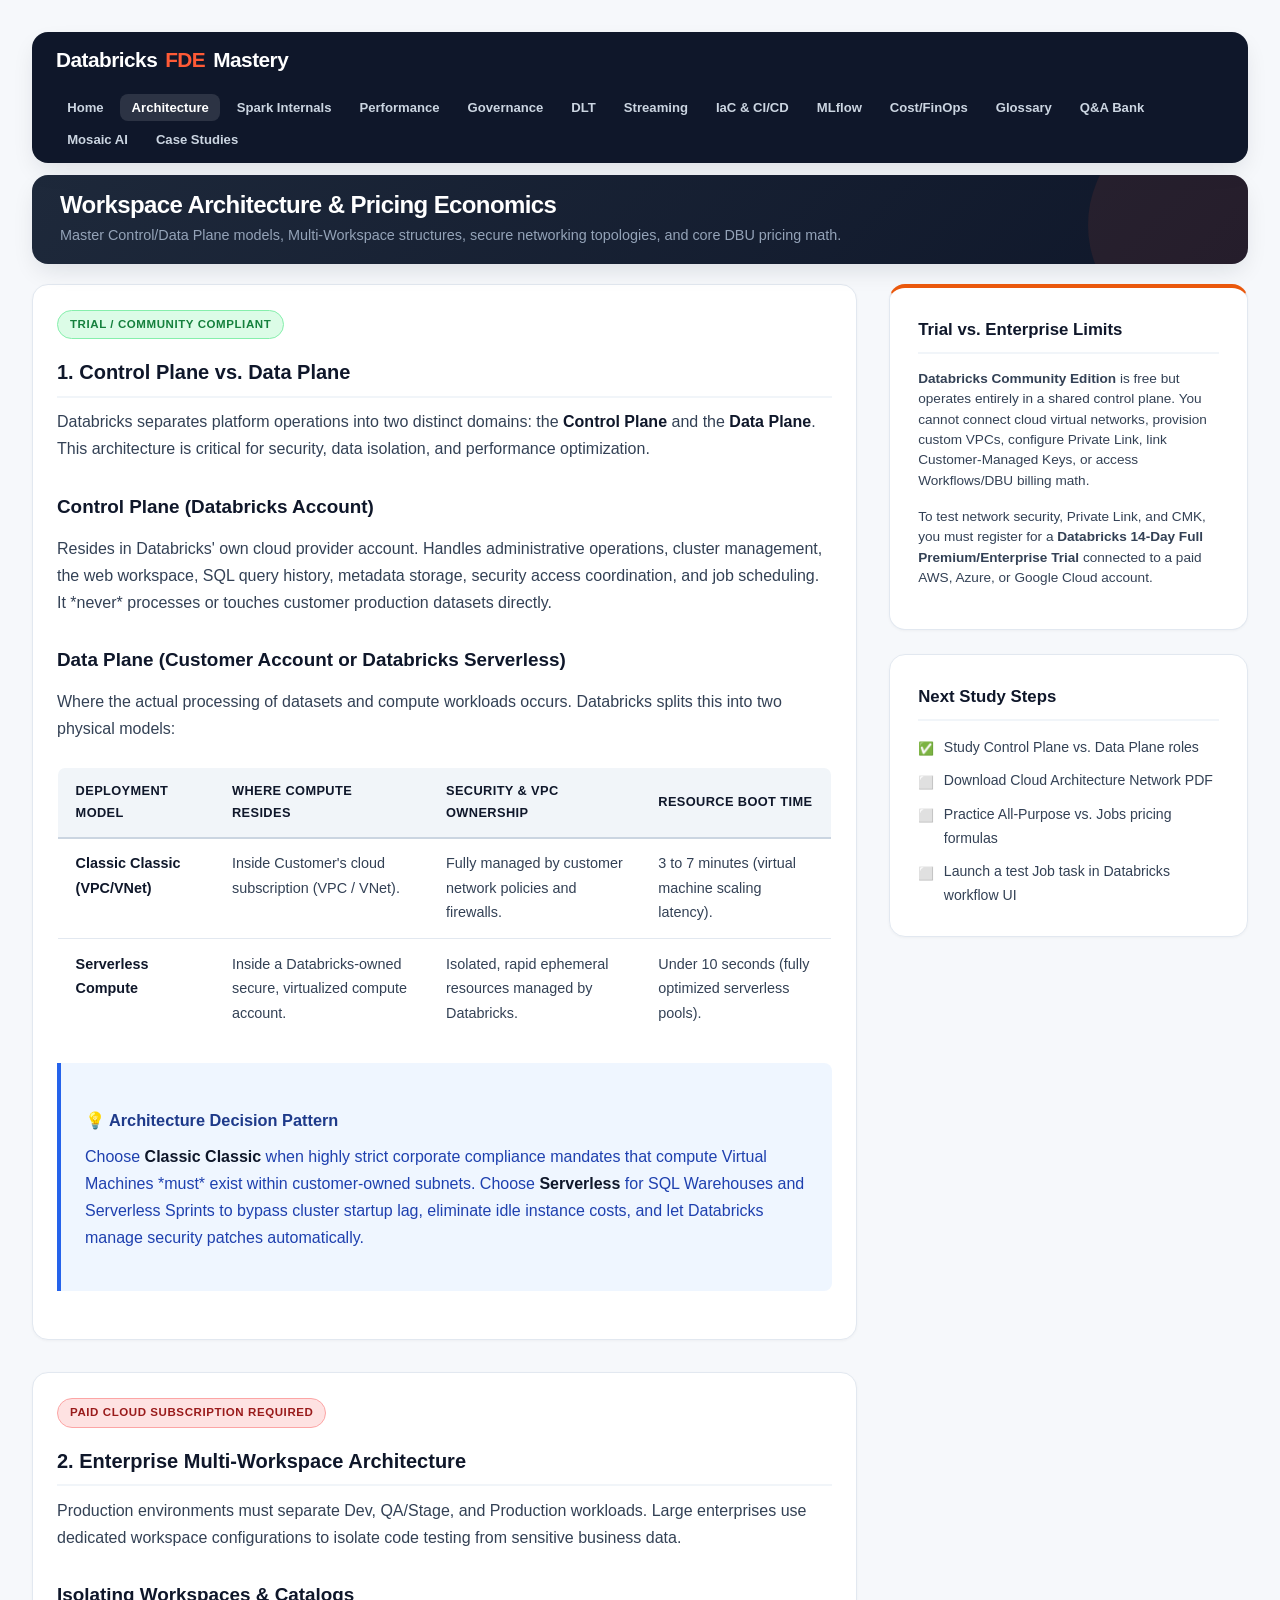
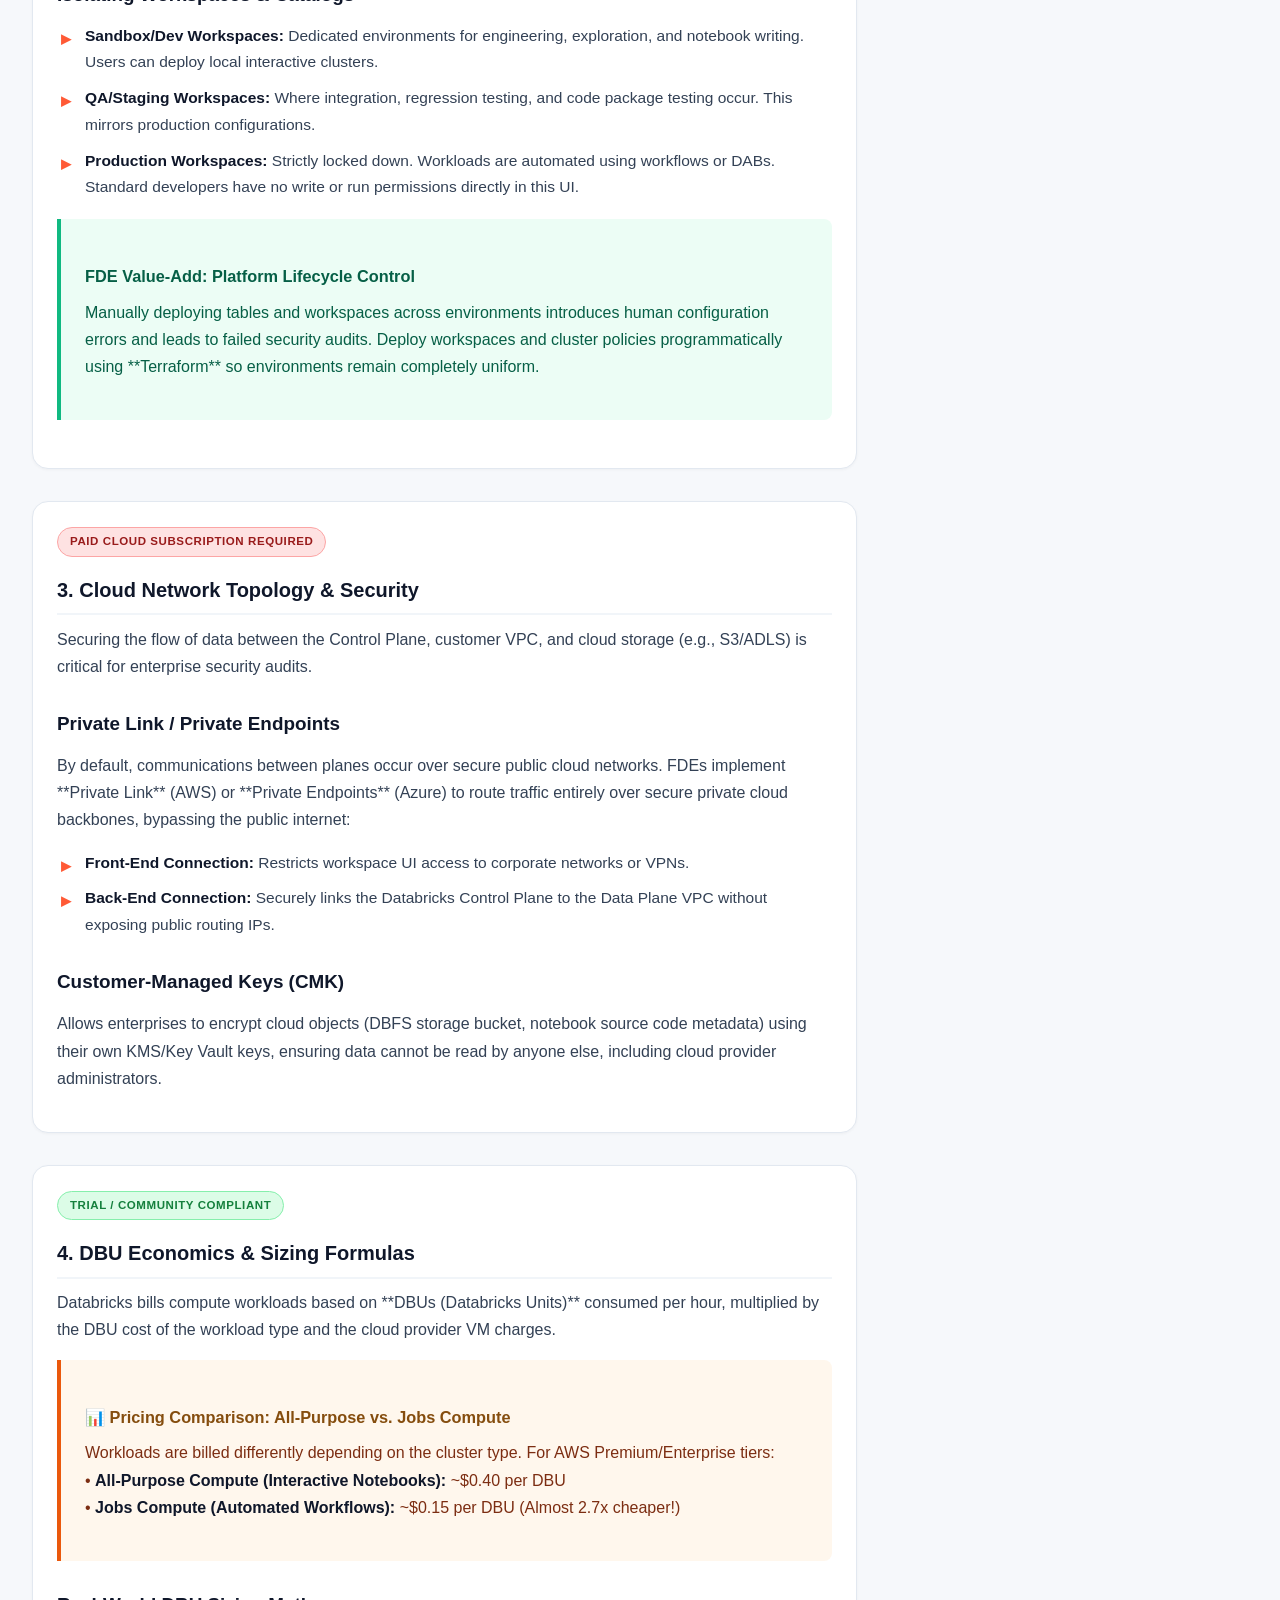
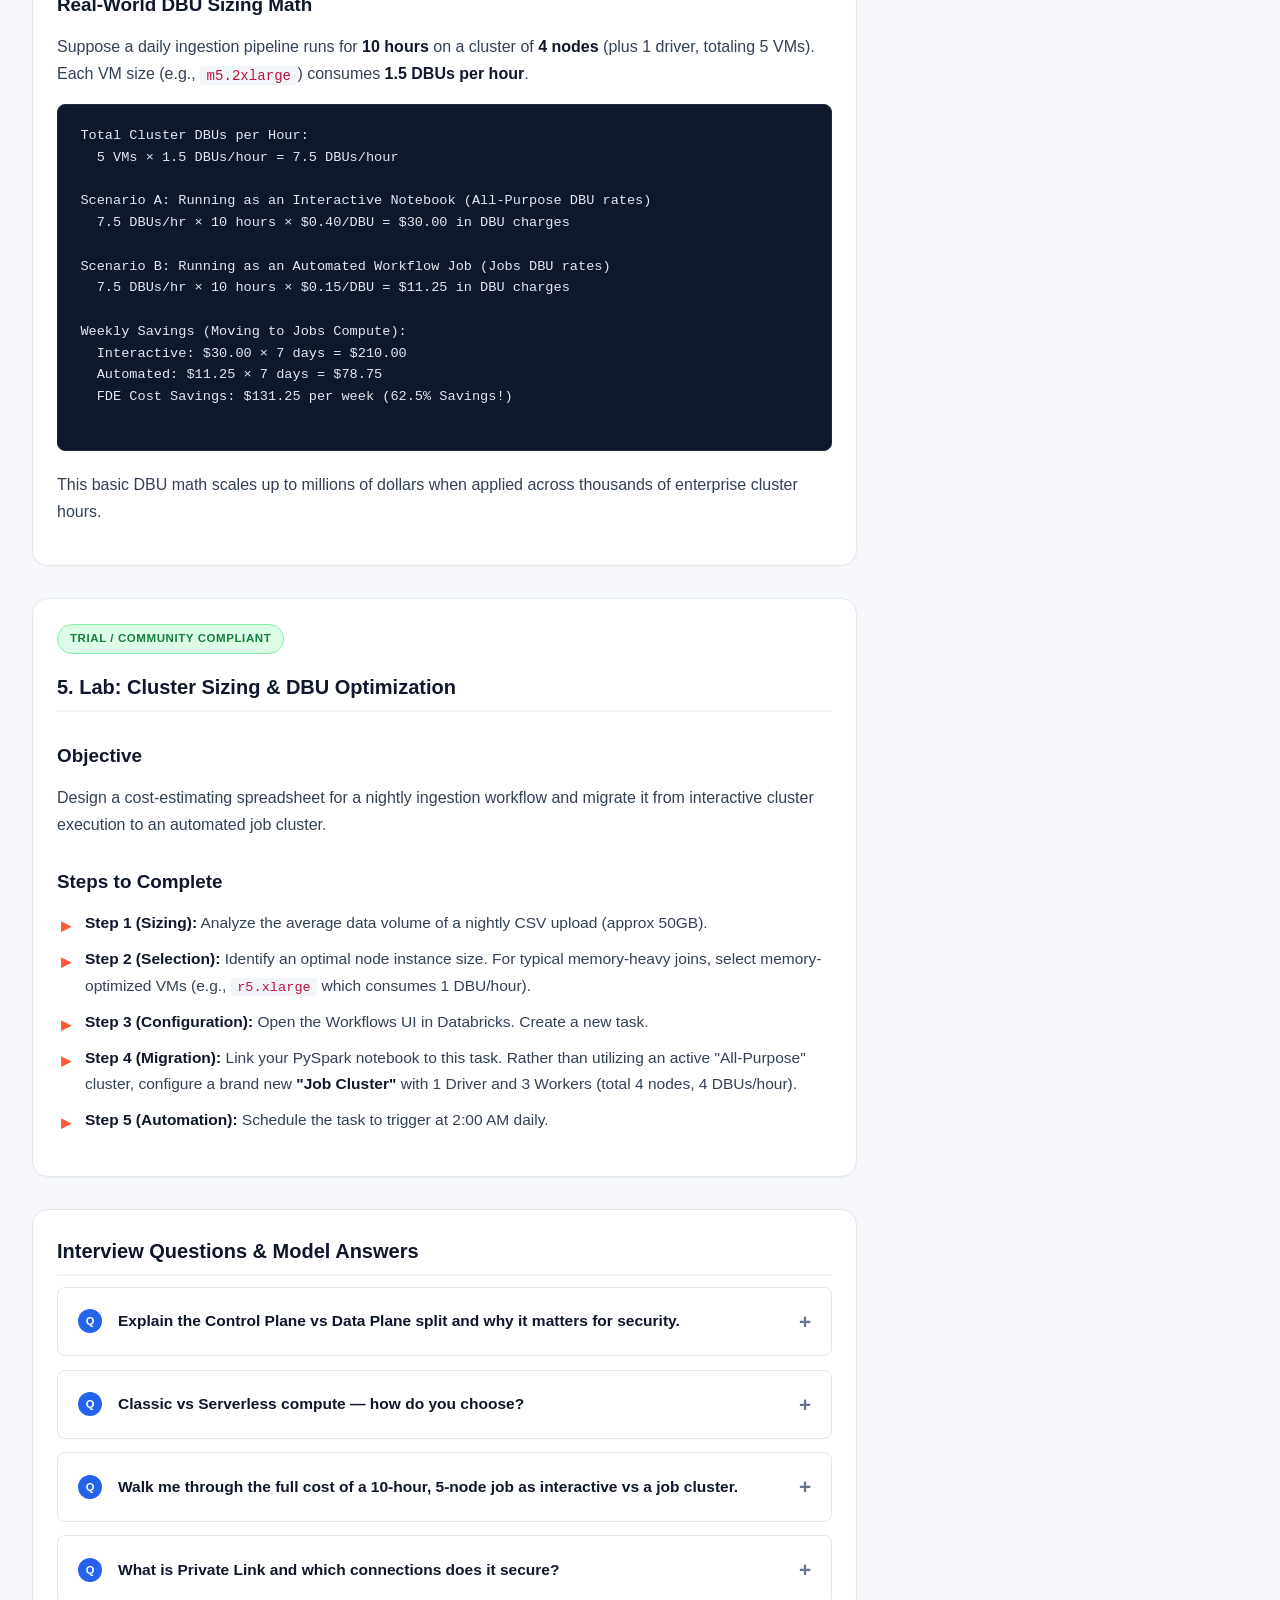
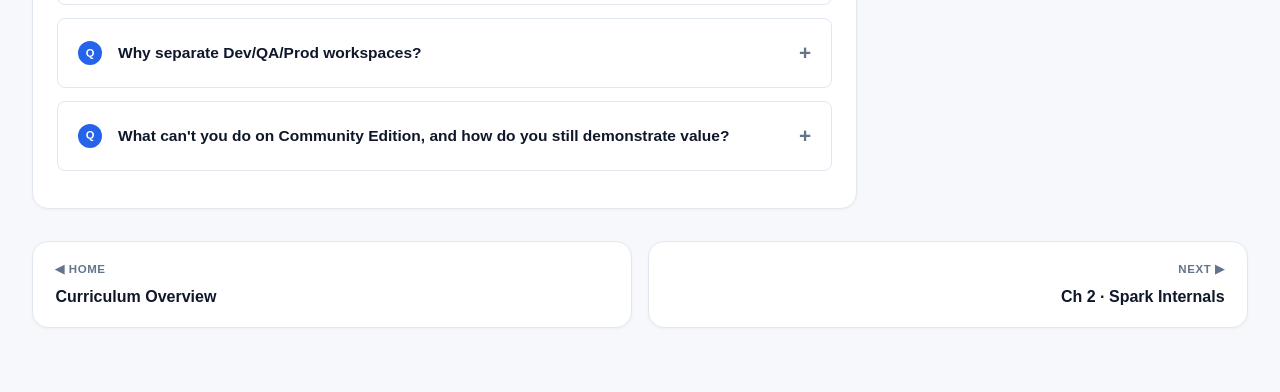
==== commit 749276fb: "Case studies added" ====
--- a/architecture_and_pricing.html
+++ b/architecture_and_pricing.html
@@ -400,6 +400,7 @@
                 <li><a href="glossary.html">Glossary</a></li>
                 <li><a href="interview_question_bank.html">Q&A Bank</a></li>
                 <li><a href="mosaic_ai.html">Mosaic AI</a></li>
+                <li><a href="case_studies.html">Case Studies</a></li>
             </ul>
         </nav>
 
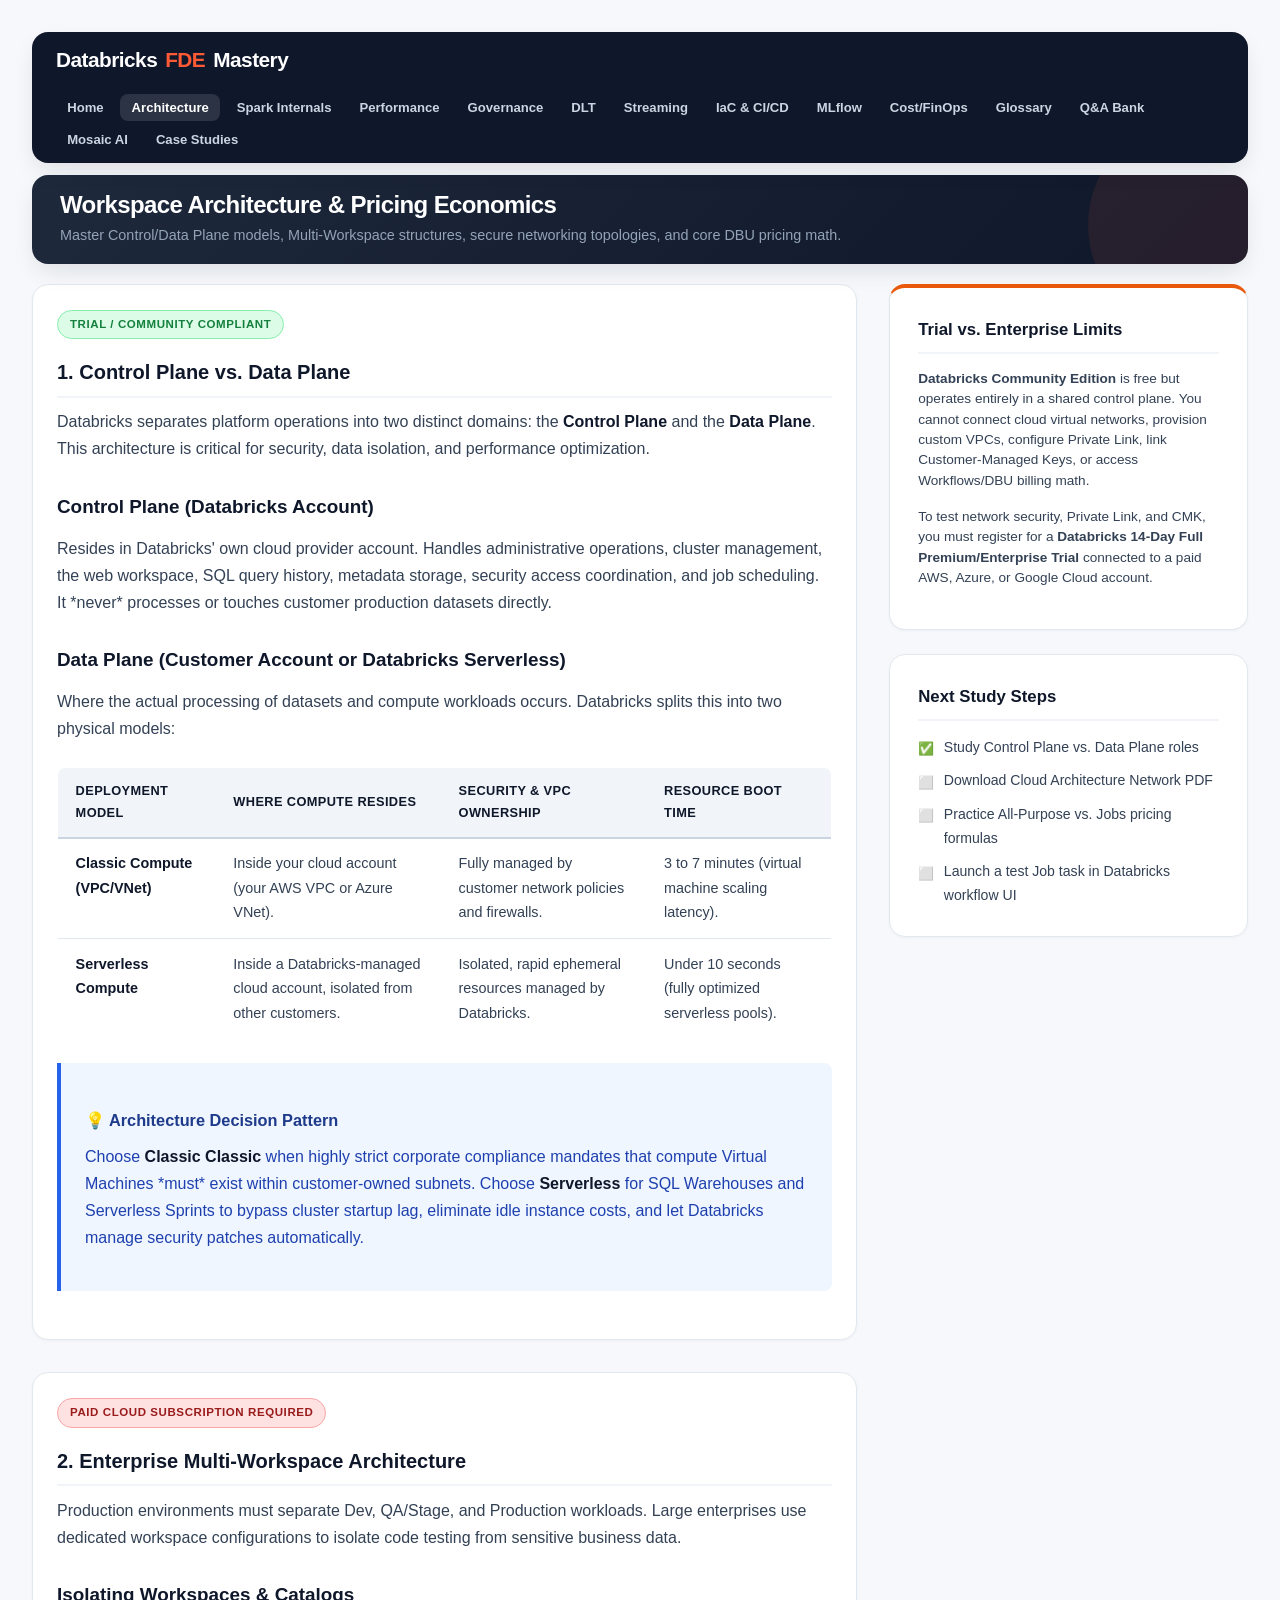
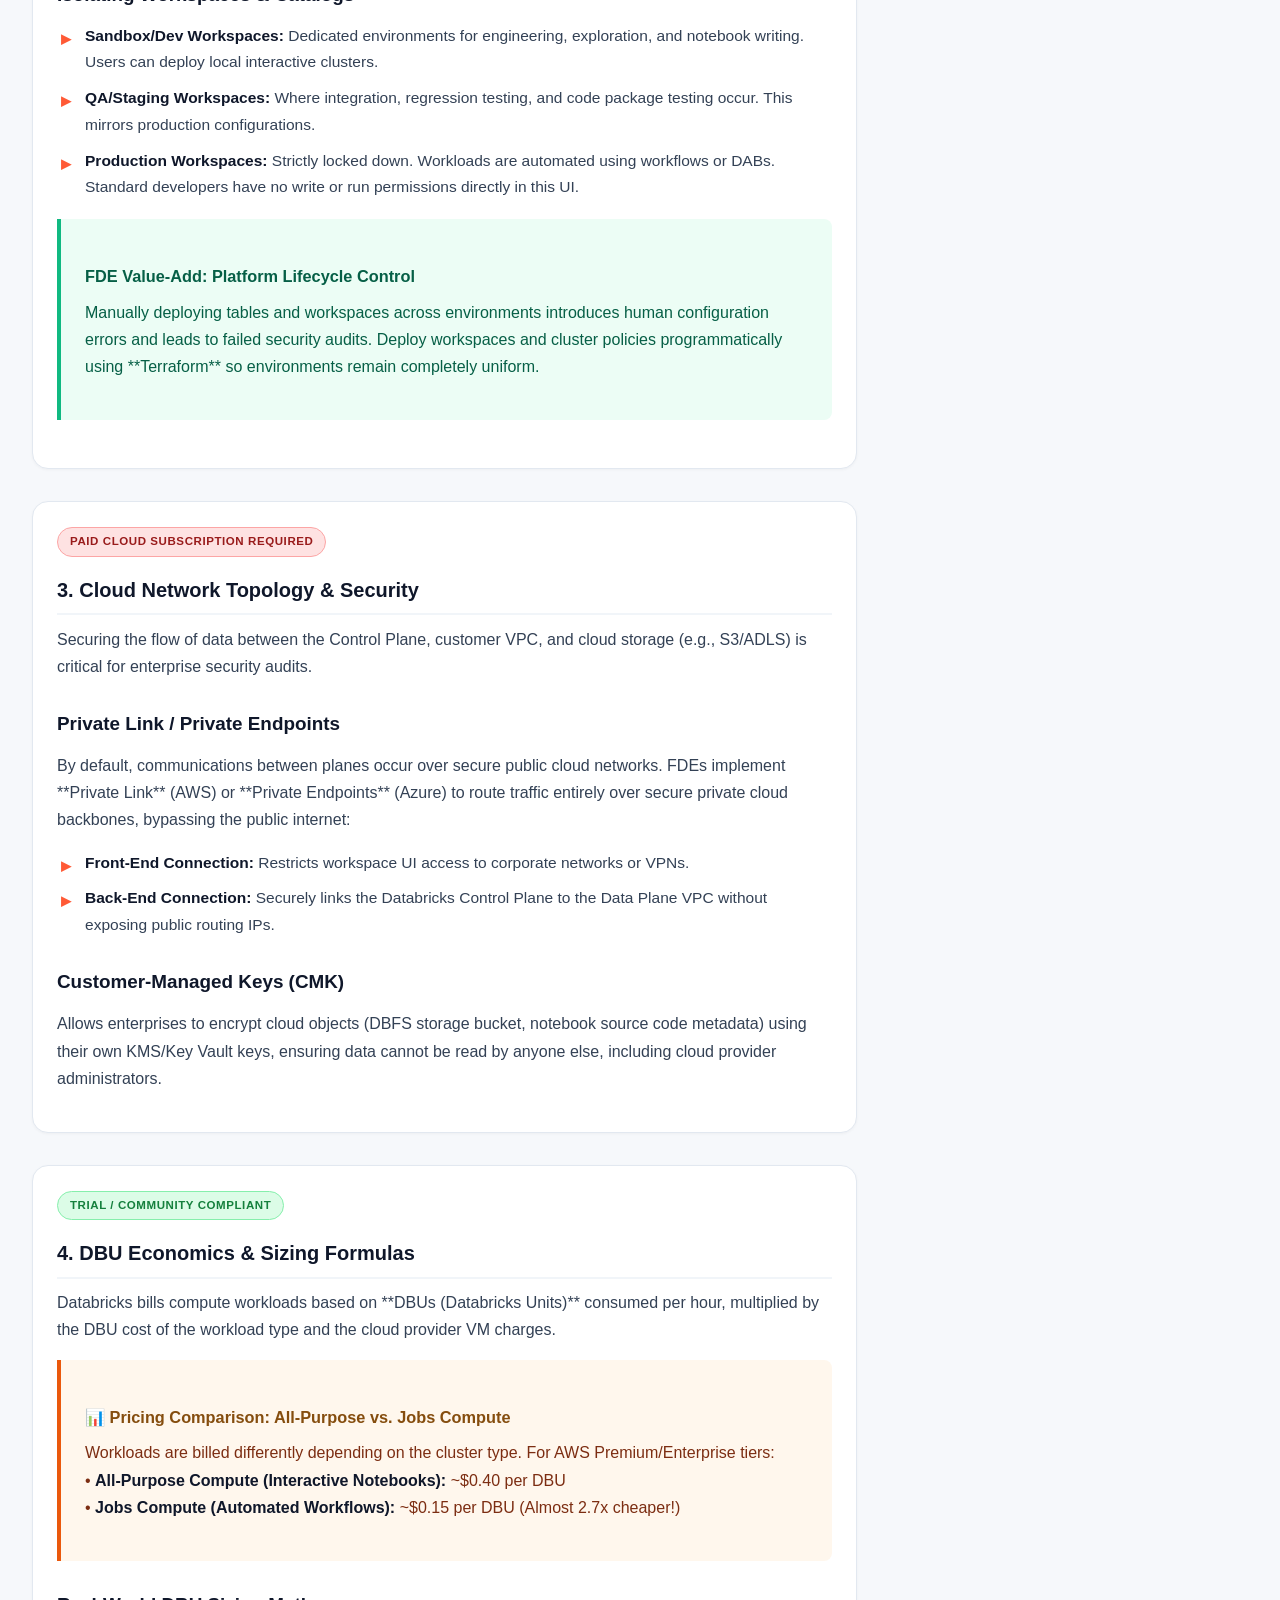
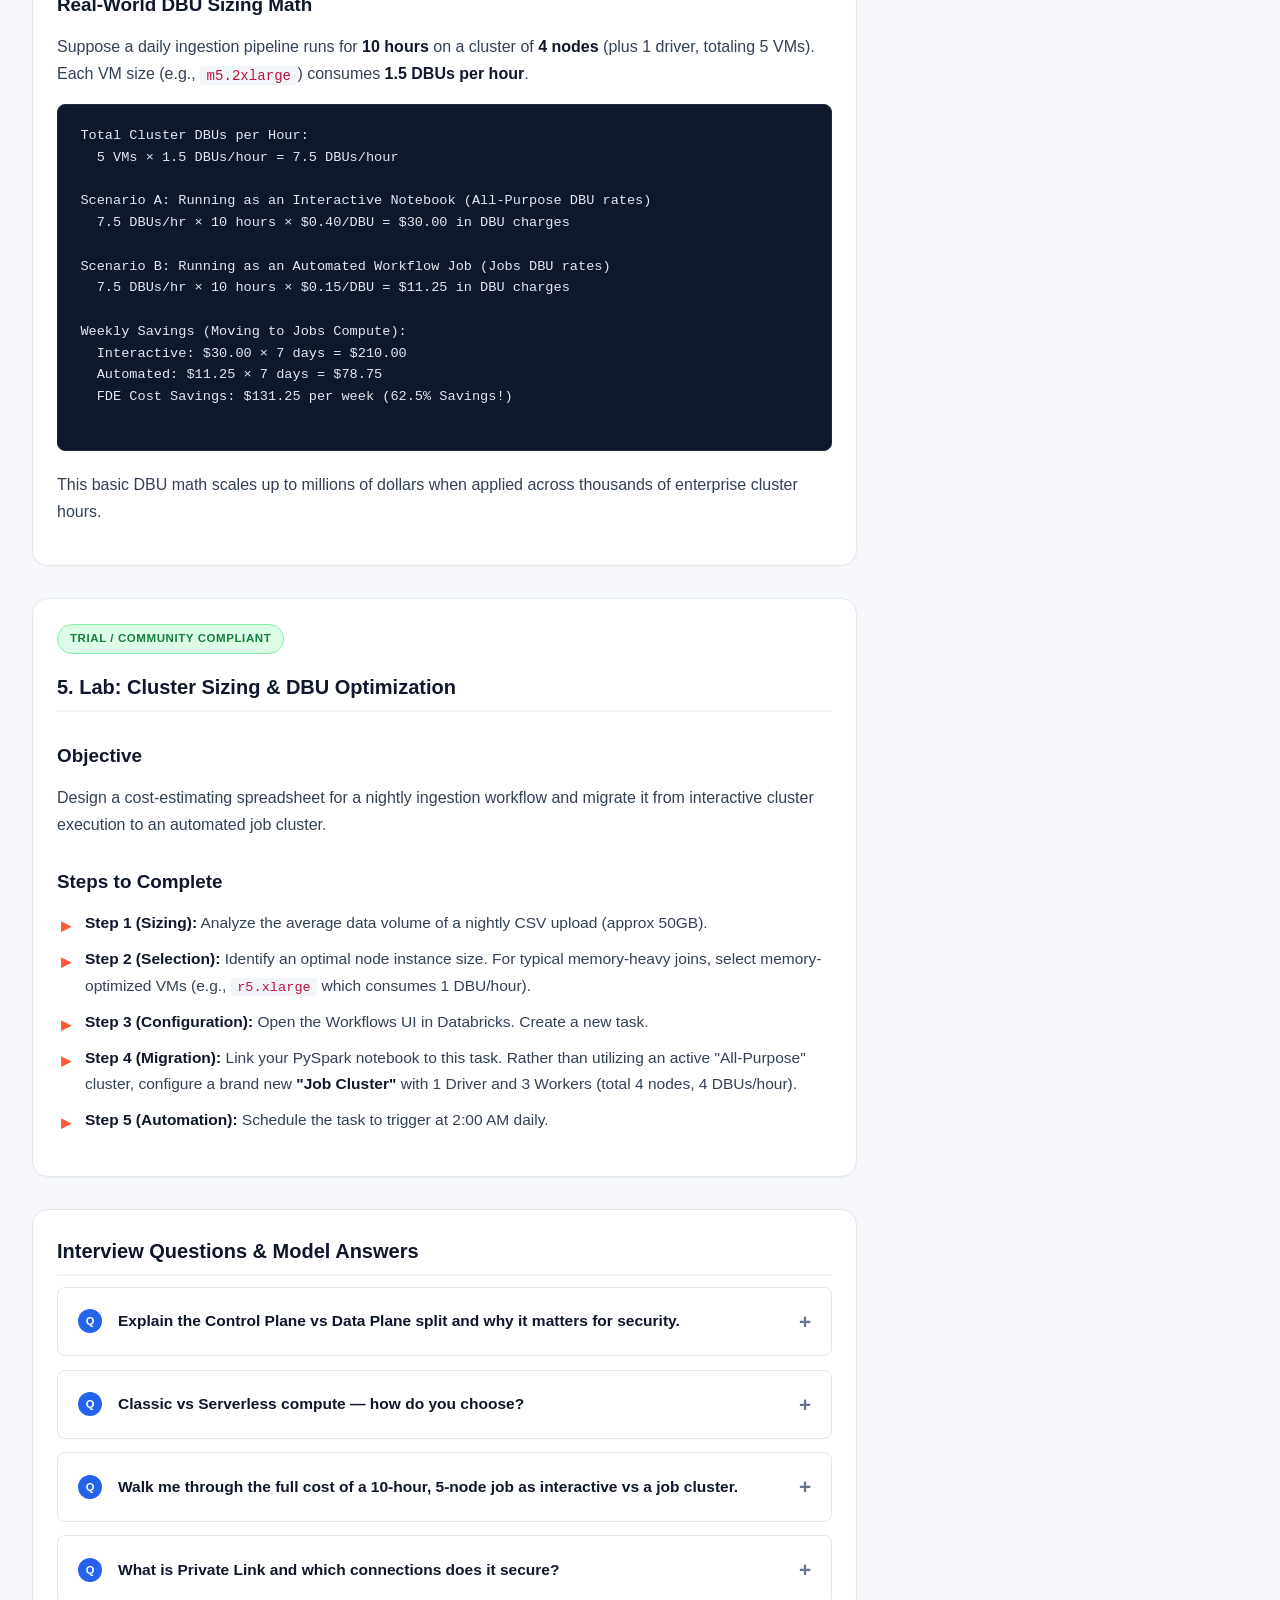
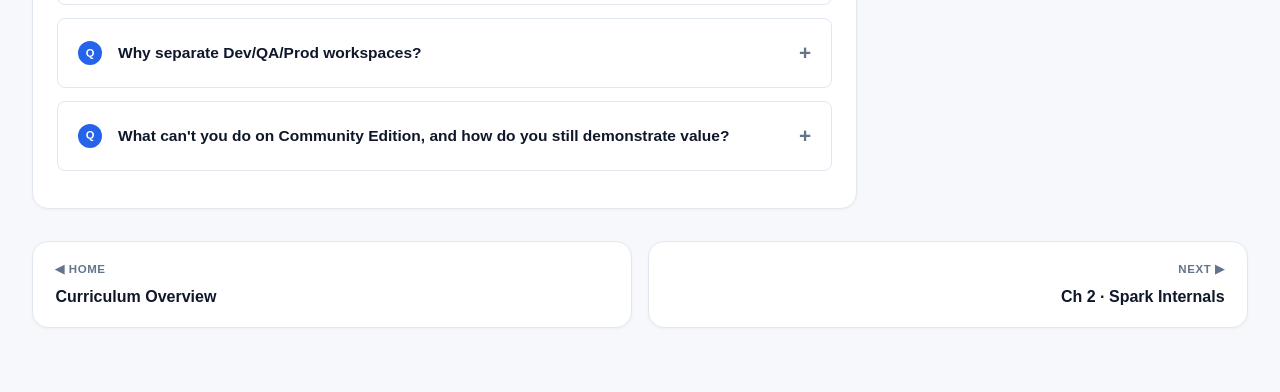
==== commit 40ca5ce7: "Update definition" ====
--- a/architecture_and_pricing.html
+++ b/architecture_and_pricing.html
@@ -452,14 +452,14 @@
                         </thead>
                         <tbody>
                             <tr>
-                                <td><strong>Classic Classic (VPC/VNet)</strong></td>
-                                <td>Inside Customer's cloud subscription (VPC / VNet).</td>
+                                <td><strong>Classic Compute (VPC/VNet)</strong></td>
+                                <td>Inside your cloud account (your AWS VPC or Azure VNet).</td>
                                 <td>Fully managed by customer network policies and firewalls.</td>
                                 <td>3 to 7 minutes (virtual machine scaling latency).</td>
                             </tr>
                             <tr>
                                 <td><strong>Serverless Compute</strong></td>
-                                <td>Inside a Databricks-owned secure, virtualized compute account.</td>
+                                <td>Inside a Databricks-managed cloud account, isolated from other customers.</td>
                                 <td>Isolated, rapid ephemeral resources managed by Databricks.</td>
                                 <td>Under 10 seconds (fully optimized serverless pools).</td>
                             </tr>
--- a/styles.css
+++ b/styles.css
@@ -10,8 +10,10 @@
     --color-text-primary: #0f172a;
     --color-text-secondary: #334155;
     --color-text-muted: #64748b;
-    --color-brand-primary: #ff5a36;  /* Databricks Orange */
-    --color-brand-secondary: #0f172a; /* Dark Slate */
+    --color-brand-primary: #ff5a36;
+    /* Databricks Orange */
+    --color-brand-secondary: #0f172a;
+    /* Dark Slate */
     --color-accent-blue: #2563eb;
     --color-accent-teal: #0d9488;
     --color-accent-green: #10b981;
@@ -21,13 +23,19 @@
     --color-border-light: #e2e8f0;
     --border-radius: 16px;
     --border-radius-sm: 8px;
-    --shadow-sm: 0 1px 3px rgba(0,0,0,0.04);
+    --shadow-sm: 0 1px 3px rgba(0, 0, 0, 0.04);
     --shadow-md: 0 10px 25px -5px rgba(15, 23, 42, 0.12);
 }
 
-* { box-sizing: border-box; margin: 0; padding: 0; }
-
-html { scroll-behavior: smooth; }
+* {
+    box-sizing: border-box;
+    margin: 0;
+    padding: 0;
+}
+
+html {
+    scroll-behavior: smooth;
+}
 
 body {
     font-family: 'Segoe UI', -apple-system, BlinkMacSystemFont, Roboto, sans-serif;
@@ -61,14 +69,25 @@
     top: 0.5rem;
     z-index: 50;
 }
+
 .navbar .brand {
     font-size: 1.3rem;
     font-weight: 800;
     letter-spacing: -0.025em;
     white-space: nowrap;
 }
-.navbar .brand span { color: var(--color-brand-primary); }
-.nav-links { display: flex; gap: 0.35rem; list-style: none; flex-wrap: wrap; }
+
+.navbar .brand span {
+    color: var(--color-brand-primary);
+}
+
+.nav-links {
+    display: flex;
+    gap: 0.35rem;
+    list-style: none;
+    flex-wrap: wrap;
+}
+
 .nav-links a {
     color: #cbd5e1;
     text-decoration: none;
@@ -79,13 +98,16 @@
     transition: all 0.2s ease;
     white-space: nowrap;
 }
-.nav-links a:hover, .nav-links a.active {
+
+.nav-links a:hover,
+.nav-links a.active {
     color: #fff;
-    background-color: rgba(255,255,255,0.12);
+    background-color: rgba(255, 255, 255, 0.12);
 }
 
 /* ---------------- Hero / Headers ---------------- */
-.content-header, header.hero {
+.content-header,
+header.hero {
     background: linear-gradient(135deg, #1e293b 0%, #0f172a 100%);
     color: #fff;
     padding: 1rem 1.75rem;
@@ -95,15 +117,20 @@
     position: relative;
     overflow: hidden;
 }
-.content-header::before, header.hero::before {
+
+.content-header::before,
+header.hero::before {
     content: '';
     position: absolute;
-    top: -60px; right: -60px;
-    width: 220px; height: 220px;
+    top: -60px;
+    right: -60px;
+    width: 220px;
+    height: 220px;
     background: rgba(255, 90, 54, 0.09);
     border-radius: 50%;
     pointer-events: none;
 }
+
 .eyebrow {
     font-size: 0.68rem;
     font-weight: 700;
@@ -112,18 +139,23 @@
     color: var(--color-brand-primary);
     margin-bottom: 0.25rem;
 }
-.content-header h1, header.hero h1 {
+
+.content-header h1,
+header.hero h1 {
     font-size: 1.5rem;
     font-weight: 800;
     letter-spacing: -0.025em;
     margin-bottom: 0.25rem;
     line-height: 1.2;
 }
-.content-header p, header.hero p {
+
+.content-header p,
+header.hero p {
     color: #94a3b8;
     font-size: 0.9rem;
     max-width: 950px;
 }
+
 .reading-meta {
     display: flex;
     gap: 1rem;
@@ -132,10 +164,21 @@
     font-size: 0.78rem;
     color: #cbd5e1;
 }
-.reading-meta span { display: flex; align-items: center; gap: 0.35rem; }
+
+.reading-meta span {
+    display: flex;
+    align-items: center;
+    gap: 0.35rem;
+}
 
 /* ---------------- Pills / Badges ---------------- */
-.pills { display: flex; gap: 0.4rem; flex-wrap: wrap; margin-top: 0.5rem; }
+.pills {
+    display: flex;
+    gap: 0.4rem;
+    flex-wrap: wrap;
+    margin-top: 0.5rem;
+}
+
 .pill {
     font-size: 0.72rem;
     font-weight: 700;
@@ -143,15 +186,17 @@
     border-radius: 9999px;
     text-transform: uppercase;
     letter-spacing: 0.05em;
-    background-color: rgba(255,255,255,0.1);
+    background-color: rgba(255, 255, 255, 0.1);
     color: #cbd5e1;
-    border: 1px solid rgba(255,255,255,0.15);
-}
+    border: 1px solid rgba(255, 255, 255, 0.15);
+}
+
 .pill-primary {
     background-color: rgba(255, 90, 54, 0.15);
     color: var(--color-brand-primary);
-    border-color: rgba(255,90,54,0.3);
-}
+    border-color: rgba(255, 90, 54, 0.3);
+}
+
 .badge {
     display: inline-block;
     padding: 0.25rem 0.75rem;
@@ -162,14 +207,43 @@
     letter-spacing: 0.05em;
     margin-bottom: 1rem;
 }
-.badge-paid { background-color: #fee2e2; color: #991b1b; border: 1px solid #fca5a5; }
-.badge-free { background-color: #dcfce7; color: #15803d; border: 1px solid #86efac; }
-.badge-mixed { background-color: #fef9c3; color: #854d0e; border: 1px solid #fde68a; }
+
+.badge-paid {
+    background-color: #fee2e2;
+    color: #991b1b;
+    border: 1px solid #fca5a5;
+}
+
+.badge-free {
+    background-color: #dcfce7;
+    color: #15803d;
+    border: 1px solid #86efac;
+}
+
+.badge-mixed {
+    background-color: #fef9c3;
+    color: #854d0e;
+    border: 1px solid #fde68a;
+}
 
 /* ---------------- Layout ---------------- */
-.grid-layout { display: grid; grid-template-columns: 2.3fr 1fr; gap: 2rem; }
-@media (max-width: 1200px) { .grid-layout { grid-template-columns: 1fr; } }
-.main-content { display: flex; flex-direction: column; gap: 2rem; }
+.grid-layout {
+    display: grid;
+    grid-template-columns: 2.3fr 1fr;
+    gap: 2rem;
+}
+
+@media (max-width: 1200px) {
+    .grid-layout {
+        grid-template-columns: 1fr;
+    }
+}
+
+.main-content {
+    display: flex;
+    flex-direction: column;
+    gap: 2rem;
+}
 
 /* ---------------- Section Cards ---------------- */
 .section-card {
@@ -180,6 +254,7 @@
     box-shadow: var(--shadow-sm);
     scroll-margin-top: 5rem;
 }
+
 .section-card h2 {
     font-size: 1.25rem;
     font-weight: 800;
@@ -188,28 +263,47 @@
     border-bottom: 2px solid #f1f5f9;
     padding-bottom: 0.4rem;
 }
+
 .section-card h3 {
     font-size: 1.18rem;
     font-weight: 700;
     color: var(--color-text-primary);
     margin: 1.75rem 0 0.75rem;
 }
+
 .section-card h4 {
     font-size: 1.02rem;
     font-weight: 700;
     color: var(--color-text-primary);
     margin: 1.25rem 0 0.5rem;
 }
-.section-card p { font-size: 1rem; color: var(--color-text-secondary); margin-bottom: 1rem; }
-.section-card ul, .section-card ol { margin: 0 0 1.15rem 0; padding-left: 0; list-style: none; }
-.section-card ol { counter-reset: step; }
-.section-card ul li, .section-card ol li {
+
+.section-card p {
+    font-size: 1rem;
+    color: var(--color-text-secondary);
+    margin-bottom: 1rem;
+}
+
+.section-card ul,
+.section-card ol {
+    margin: 0 0 1.15rem 0;
+    padding-left: 0;
+    list-style: none;
+}
+
+.section-card ol {
+    counter-reset: step;
+}
+
+.section-card ul li,
+.section-card ol li {
     position: relative;
     padding-left: 1.75rem;
     margin-bottom: 0.6rem;
     font-size: 0.97rem;
     color: var(--color-text-secondary);
 }
+
 .section-card ul li::before {
     content: "▸";
     color: var(--color-brand-primary);
@@ -218,10 +312,12 @@
     left: 0.25rem;
     top: 0;
 }
+
 .section-card ol li {
     counter-increment: step;
     padding-left: 2.5rem;
 }
+
 .section-card ol li::before {
     content: counter(step);
     position: absolute;
@@ -231,13 +327,18 @@
     color: #fff;
     font-size: 0.72rem;
     font-weight: 800;
-    width: 1.4rem; height: 1.4rem;
+    width: 1.4rem;
+    height: 1.4rem;
     border-radius: 50%;
     display: flex;
     align-items: center;
     justify-content: center;
 }
-.section-card strong { color: var(--color-text-primary); }
+
+.section-card strong {
+    color: var(--color-text-primary);
+}
+
 code {
     background-color: #f1f5f9;
     color: #be123c;
@@ -248,20 +349,97 @@
 }
 
 /* ---------------- Callout Boxes ---------------- */
-.box { padding: 1.4rem 1.5rem; border-radius: 0 var(--border-radius-sm) var(--border-radius-sm) 0; margin: 1.25rem 0; }
-.box h4 { margin-top: 0; margin-bottom: 0.5rem; font-size: 1rem; }
-.box p, .box ul li { margin-bottom: 0.4rem; font-size: 0.93rem; }
-.box ul { margin-bottom: 0; }
-.strategy-box { background-color: #ecfdf5; border-left: 4px solid var(--color-accent-green); }
-.strategy-box h4 { color: #065f46; } .strategy-box p, .strategy-box li { color: #065f46; }
-.decision-box { background-color: #eff6ff; border-left: 4px solid var(--color-accent-blue); }
-.decision-box h4 { color: #1e3a8a; } .decision-box p, .decision-box li { color: #1e40af; }
-.pricing-box { background-color: #fff7ed; border-left: 4px solid var(--color-accent-orange); }
-.pricing-box h4 { color: #854d0e; } .pricing-box p, .pricing-box li { color: #7c2d12; }
-.warning-box { background-color: #fef2f2; border-left: 4px solid #ef4444; }
-.warning-box h4 { color: #991b1b; } .warning-box p, .warning-box li { color: #991b1b; }
-.gotcha-box { background-color: #fdf4ff; border-left: 4px solid var(--color-accent-purple); }
-.gotcha-box h4 { color: #6b21a8; } .gotcha-box p, .gotcha-box li { color: #6b21a8; }
+.box {
+    padding: 1.4rem 1.5rem;
+    border-radius: 0 var(--border-radius-sm) var(--border-radius-sm) 0;
+    margin: 1.25rem 0;
+}
+
+.box h4 {
+    margin-top: 0;
+    margin-bottom: 0.5rem;
+    font-size: 1rem;
+}
+
+.box p,
+.box ul li {
+    margin-bottom: 0.4rem;
+    font-size: 0.93rem;
+}
+
+.box ul {
+    margin-bottom: 0;
+}
+
+.strategy-box {
+    background-color: #ecfdf5;
+    border-left: 4px solid var(--color-accent-green);
+}
+
+.strategy-box h4 {
+    color: #065f46;
+}
+
+.strategy-box p,
+.strategy-box li {
+    color: #065f46;
+}
+
+.decision-box {
+    background-color: #eff6ff;
+    border-left: 4px solid var(--color-accent-blue);
+}
+
+.decision-box h4 {
+    color: #1e3a8a;
+}
+
+.decision-box p,
+.decision-box li {
+    color: #1e40af;
+}
+
+.pricing-box {
+    background-color: #fff7ed;
+    border-left: 4px solid var(--color-accent-orange);
+}
+
+.pricing-box h4 {
+    color: #854d0e;
+}
+
+.pricing-box p,
+.pricing-box li {
+    color: #7c2d12;
+}
+
+.warning-box {
+    background-color: #fef2f2;
+    border-left: 4px solid #ef4444;
+}
+
+.warning-box h4 {
+    color: #991b1b;
+}
+
+.warning-box p,
+.warning-box li {
+    color: #991b1b;
+}
+
+.gotcha-box {
+    background-color: #fdf4ff;
+    border-left: 4px solid var(--color-accent-purple);
+}
+
+.gotcha-box h4 {
+    color: #6b21a8;
+}
+
+.gotcha-box p,
+.gotcha-box li {
+    color: #6b21a8;
+}
 
 /* ---------------- Code Blocks ---------------- */
 pre {
@@ -277,7 +455,14 @@
     border: 1px solid #1e293b;
     position: relative;
 }
-pre code { background: none; color: inherit; padding: 0; font-size: inherit; }
+
+pre code {
+    background: none;
+    color: inherit;
+    padding: 0;
+    font-size: inherit;
+}
+
 .code-label {
     display: inline-block;
     font-size: 0.7rem;
@@ -292,12 +477,30 @@
     border-bottom: none;
     margin-top: 0.5rem;
 }
-.code-label + pre { margin-top: 0; border-top-left-radius: 0; }
-.comment { color: #64748b; }
+
+.code-label+pre {
+    margin-top: 0;
+    border-top-left-radius: 0;
+}
+
+.comment {
+    color: #64748b;
+}
 
 /* ---------------- Tables ---------------- */
-.table-scroll { overflow-x: auto; margin: 1.25rem 0; border-radius: var(--border-radius-sm); border: 1px solid var(--color-border-light); }
-table { width: 100%; border-collapse: collapse; font-size: 0.9rem; }
+.table-scroll {
+    overflow-x: auto;
+    margin: 1.25rem 0;
+    border-radius: var(--border-radius-sm);
+    border: 1px solid var(--color-border-light);
+}
+
+table {
+    width: 100%;
+    border-collapse: collapse;
+    font-size: 0.9rem;
+}
+
 th {
     background-color: #f1f5f9;
     font-weight: 700;
@@ -309,12 +512,31 @@
     text-transform: uppercase;
     letter-spacing: 0.03em;
 }
-td { padding: 0.8rem 1.1rem; border-bottom: 1px solid var(--color-border-light); color: var(--color-text-secondary); vertical-align: top; }
-tr:last-child td { border-bottom: none; }
-tbody tr:hover td { background-color: #f8fafc; }
+
+td {
+    padding: 0.8rem 1.1rem;
+    border-bottom: 1px solid var(--color-border-light);
+    color: var(--color-text-secondary);
+    vertical-align: top;
+}
+
+tr:last-child td {
+    border-bottom: none;
+}
+
+tbody tr:hover td {
+    background-color: #f8fafc;
+}
 
 /* ---------------- Interview Q&A (accordion) ---------------- */
-.qa { border: 1px solid var(--color-border-light); border-radius: var(--border-radius-sm); margin-bottom: 0.85rem; overflow: hidden; background: #fff; }
+.qa {
+    border: 1px solid var(--color-border-light);
+    border-radius: var(--border-radius-sm);
+    margin-bottom: 0.85rem;
+    overflow: hidden;
+    background: #fff;
+}
+
 .qa summary {
     padding: 1rem 1.25rem;
     font-weight: 700;
@@ -327,15 +549,62 @@
     align-items: center;
     font-size: 0.97rem;
 }
-.qa summary::-webkit-details-marker { display: none; }
-.qa summary::before { content: "Q"; background: var(--color-accent-blue); color: #fff; font-size: 0.7rem; font-weight: 800; min-width: 1.5rem; height: 1.5rem; border-radius: 50%; display: inline-flex; align-items: center; justify-content: center; }
-.qa summary span.q-text { flex: 1; }
-.qa summary::after { content: "+"; font-size: 1.3rem; color: var(--color-text-muted); }
-.qa[open] summary::after { content: "\2212"; }
-.qa[open] summary { border-bottom: 1px solid var(--color-border-light); background: #f8fafc; }
-.qa .qa-body { padding: 1.1rem 1.25rem; font-size: 0.94rem; color: var(--color-text-secondary); }
-.qa .qa-body .tell { background: #eff6ff; border-radius: var(--border-radius-sm); padding: 0.6rem 0.9rem; margin-bottom: 0.75rem; font-size: 0.85rem; color: #1e40af; }
-.qa .qa-body .tell strong { color: #1e3a8a; }
+
+.qa summary::-webkit-details-marker {
+    display: none;
+}
+
+.qa summary::before {
+    content: "Q";
+    background: var(--color-accent-blue);
+    color: #fff;
+    font-size: 0.7rem;
+    font-weight: 800;
+    min-width: 1.5rem;
+    height: 1.5rem;
+    border-radius: 50%;
+    display: inline-flex;
+    align-items: center;
+    justify-content: center;
+}
+
+.qa summary span.q-text {
+    flex: 1;
+}
+
+.qa summary::after {
+    content: "+";
+    font-size: 1.3rem;
+    color: var(--color-text-muted);
+}
+
+.qa[open] summary::after {
+    content: "\2212";
+}
+
+.qa[open] summary {
+    border-bottom: 1px solid var(--color-border-light);
+    background: #f8fafc;
+}
+
+.qa .qa-body {
+    padding: 1.1rem 1.25rem;
+    font-size: 0.94rem;
+    color: var(--color-text-secondary);
+}
+
+.qa .qa-body .tell {
+    background: #eff6ff;
+    border-radius: var(--border-radius-sm);
+    padding: 0.6rem 0.9rem;
+    margin-bottom: 0.75rem;
+    font-size: 0.85rem;
+    color: #1e40af;
+}
+
+.qa .qa-body .tell strong {
+    color: #1e3a8a;
+}
 
 /* ---------------- Diagram Block ---------------- */
 .diagram {
@@ -352,56 +621,319 @@
 }
 
 /* ---------------- Sidebar ---------------- */
-.sidebar-panel { display: flex; flex-direction: column; gap: 1.5rem; position: sticky; top: 5rem; align-self: start; }
-.side-card { background-color: #fff; border-radius: var(--border-radius); border: 1px solid var(--color-border-light); padding: 1.75rem; box-shadow: var(--shadow-sm); }
-.side-card h3 { font-size: 1.05rem; font-weight: 800; color: var(--color-brand-secondary); margin-bottom: 0.9rem; border-bottom: 2px solid #f1f5f9; padding-bottom: 0.5rem; }
-.side-card p { font-size: 0.85rem; color: var(--color-text-secondary); line-height: 1.55; margin-bottom: 0.75rem; }
-.toc { list-style: none; display: flex; flex-direction: column; gap: 0.15rem; }
-.toc a { display: block; font-size: 0.87rem; color: var(--color-text-secondary); text-decoration: none; padding: 0.4rem 0.6rem; border-radius: 6px; border-left: 2px solid transparent; }
-.toc a:hover { background: #f1f5f9; color: var(--color-brand-secondary); border-left-color: var(--color-brand-primary); }
-
-.checklist { list-style: none; display: flex; flex-direction: column; gap: 0.6rem; }
-.checklist-item { display: flex; align-items: flex-start; gap: 0.6rem; font-size: 0.88rem; color: var(--color-text-secondary); cursor: pointer; }
-.checklist-item input[type="checkbox"] { margin-top: 0.2rem; width: 1.05rem; height: 1.05rem; cursor: pointer; flex-shrink: 0; }
-.checklist-item span.completed { text-decoration: line-through; color: var(--color-text-muted); }
+.sidebar-panel {
+    display: flex;
+    flex-direction: column;
+    gap: 1.5rem;
+    position: sticky;
+    top: 5rem;
+    align-self: start;
+}
+
+.side-card {
+    background-color: #fff;
+    border-radius: var(--border-radius);
+    border: 1px solid var(--color-border-light);
+    padding: 1.75rem;
+    box-shadow: var(--shadow-sm);
+}
+
+.side-card h3 {
+    font-size: 1.05rem;
+    font-weight: 800;
+    color: var(--color-brand-secondary);
+    margin-bottom: 0.9rem;
+    border-bottom: 2px solid #f1f5f9;
+    padding-bottom: 0.5rem;
+}
+
+.side-card p {
+    font-size: 0.85rem;
+    color: var(--color-text-secondary);
+    line-height: 1.55;
+    margin-bottom: 0.75rem;
+}
+
+.toc {
+    list-style: none;
+    display: flex;
+    flex-direction: column;
+    gap: 0.15rem;
+}
+
+.toc a {
+    display: block;
+    font-size: 0.87rem;
+    color: var(--color-text-secondary);
+    text-decoration: none;
+    padding: 0.4rem 0.6rem;
+    border-radius: 6px;
+    border-left: 2px solid transparent;
+}
+
+.toc a:hover {
+    background: #f1f5f9;
+    color: var(--color-brand-secondary);
+    border-left-color: var(--color-brand-primary);
+}
+
+.checklist {
+    list-style: none;
+    display: flex;
+    flex-direction: column;
+    gap: 0.6rem;
+}
+
+.checklist-item {
+    display: flex;
+    align-items: flex-start;
+    gap: 0.6rem;
+    font-size: 0.88rem;
+    color: var(--color-text-secondary);
+    cursor: pointer;
+}
+
+.checklist-item input[type="checkbox"] {
+    margin-top: 0.2rem;
+    width: 1.05rem;
+    height: 1.05rem;
+    cursor: pointer;
+    flex-shrink: 0;
+}
+
+.checklist-item span.completed {
+    text-decoration: line-through;
+    color: var(--color-text-muted);
+}
 
 /* ---------------- Progress ---------------- */
-.progress-percent-bar { background-color: #e2e8f0; border-radius: 9999px; height: 10px; margin-bottom: 1rem; overflow: hidden; }
-.progress-percent-fill { background-color: var(--color-accent-green); height: 100%; width: 0%; transition: width 0.3s ease; }
-.progress-stats { display: flex; justify-content: space-between; font-size: 0.82rem; font-weight: 700; color: var(--color-text-secondary); margin-bottom: 1.25rem; }
+.progress-percent-bar {
+    background-color: #e2e8f0;
+    border-radius: 9999px;
+    height: 10px;
+    margin-bottom: 1rem;
+    overflow: hidden;
+}
+
+.progress-percent-fill {
+    background-color: var(--color-accent-green);
+    height: 100%;
+    width: 0%;
+    transition: width 0.3s ease;
+}
+
+.progress-stats {
+    display: flex;
+    justify-content: space-between;
+    font-size: 0.82rem;
+    font-weight: 700;
+    color: var(--color-text-secondary);
+    margin-bottom: 1.25rem;
+}
 
 /* ---------------- Chapter cards (index) ---------------- */
-.modular-grid { display: grid; grid-template-columns: repeat(auto-fit, minmax(340px, 1fr)); gap: 1.5rem; }
-@media (max-width: 600px) { .modular-grid { grid-template-columns: 1fr; } }
-.module-card { background-color: #fff; border: 1px solid var(--color-border-light); border-radius: var(--border-radius); padding: 1.75rem; box-shadow: var(--shadow-sm); transition: transform 0.2s ease, box-shadow 0.2s ease; display: flex; flex-direction: column; }
-.module-card:hover { transform: translateY(-3px); box-shadow: var(--shadow-md); border-color: var(--color-border); }
-.module-eyebrow { font-size: 0.7rem; font-weight: 800; text-transform: uppercase; letter-spacing: 0.06em; color: var(--color-brand-primary); margin-bottom: 0.5rem; }
-.module-title { font-size: 1.2rem; font-weight: 800; color: var(--color-brand-secondary); margin-bottom: 0.6rem; }
-.module-desc { font-size: 0.92rem; color: var(--color-text-secondary); line-height: 1.6; flex: 1; }
-.module-skills { display: flex; flex-wrap: wrap; gap: 0.35rem; margin: 1rem 0; }
-.skill-tag { font-size: 0.72rem; font-weight: 600; padding: 0.2rem 0.55rem; border-radius: 4px; background-color: #f1f5f9; color: #475569; border: 1px solid #e2e8f0; }
-.module-link { font-size: 0.92rem; font-weight: 700; color: var(--color-accent-blue); text-decoration: none; margin-top: auto; }
-.module-link:hover { text-decoration: underline; }
+.modular-grid {
+    display: grid;
+    grid-template-columns: repeat(auto-fit, minmax(340px, 1fr));
+    gap: 1.5rem;
+}
+
+@media (max-width: 600px) {
+    .modular-grid {
+        grid-template-columns: 1fr;
+    }
+}
+
+.module-card {
+    background-color: #fff;
+    border: 1px solid var(--color-border-light);
+    border-radius: var(--border-radius);
+    padding: 1.75rem;
+    box-shadow: var(--shadow-sm);
+    transition: transform 0.2s ease, box-shadow 0.2s ease;
+    display: flex;
+    flex-direction: column;
+}
+
+.module-card:hover {
+    transform: translateY(-3px);
+    box-shadow: var(--shadow-md);
+    border-color: var(--color-border);
+}
+
+.module-eyebrow {
+    font-size: 0.7rem;
+    font-weight: 800;
+    text-transform: uppercase;
+    letter-spacing: 0.06em;
+    color: var(--color-brand-primary);
+    margin-bottom: 0.5rem;
+}
+
+.module-title {
+    font-size: 1.2rem;
+    font-weight: 800;
+    color: var(--color-brand-secondary);
+    margin-bottom: 0.6rem;
+}
+
+.module-desc {
+    font-size: 0.92rem;
+    color: var(--color-text-secondary);
+    line-height: 1.6;
+    flex: 1;
+}
+
+.module-skills {
+    display: flex;
+    flex-wrap: wrap;
+    gap: 0.35rem;
+    margin: 1rem 0;
+}
+
+.skill-tag {
+    font-size: 0.72rem;
+    font-weight: 600;
+    padding: 0.2rem 0.55rem;
+    border-radius: 4px;
+    background-color: #f1f5f9;
+    color: #475569;
+    border: 1px solid #e2e8f0;
+}
+
+.module-link {
+    font-size: 0.92rem;
+    font-weight: 700;
+    color: var(--color-accent-blue);
+    text-decoration: none;
+    margin-top: auto;
+}
+
+.module-link:hover {
+    text-decoration: underline;
+}
 
 /* ---------------- Roadmap timeline ---------------- */
-.roadmap-steps { display: flex; flex-direction: column; gap: 1.1rem; position: relative; padding-left: 1.5rem; border-left: 2px dashed #cbd5e1; }
-.roadmap-step { position: relative; }
-.roadmap-step::before { content: ''; position: absolute; left: calc(-1.5rem - 6px); top: 5px; width: 10px; height: 10px; border-radius: 50%; background-color: var(--color-brand-primary); border: 2px solid #fff; box-shadow: 0 0 0 3px rgba(255,90,54,0.2); }
-.step-phase { font-size: 0.7rem; font-weight: 800; color: var(--color-brand-primary); text-transform: uppercase; }
-.step-name { font-size: 0.92rem; font-weight: 700; color: var(--color-brand-secondary); }
-.step-desc { font-size: 0.83rem; color: var(--color-text-secondary); line-height: 1.45; }
+.roadmap-steps {
+    display: flex;
+    flex-direction: column;
+    gap: 1.1rem;
+    position: relative;
+    padding-left: 1.5rem;
+    border-left: 2px dashed #cbd5e1;
+}
+
+.roadmap-step {
+    position: relative;
+}
+
+.roadmap-step::before {
+    content: '';
+    position: absolute;
+    left: calc(-1.5rem - 6px);
+    top: 5px;
+    width: 10px;
+    height: 10px;
+    border-radius: 50%;
+    background-color: var(--color-brand-primary);
+    border: 2px solid #fff;
+    box-shadow: 0 0 0 3px rgba(255, 90, 54, 0.2);
+}
+
+.step-phase {
+    font-size: 0.7rem;
+    font-weight: 800;
+    color: var(--color-brand-primary);
+    text-transform: uppercase;
+}
+
+.step-name {
+    font-size: 0.92rem;
+    font-weight: 700;
+    color: var(--color-brand-secondary);
+}
+
+.step-desc {
+    font-size: 0.83rem;
+    color: var(--color-text-secondary);
+    line-height: 1.45;
+}
 
 /* ---------------- Prev/Next footer nav ---------------- */
-.page-nav { display: flex; justify-content: space-between; gap: 1rem; margin-top: 2rem; flex-wrap: wrap; }
-.page-nav a { flex: 1; min-width: 220px; background: #fff; border: 1px solid var(--color-border-light); border-radius: var(--border-radius); padding: 1.1rem 1.4rem; text-decoration: none; box-shadow: var(--shadow-sm); transition: all 0.2s ease; }
-.page-nav a:hover { border-color: var(--color-brand-primary); transform: translateY(-2px); }
-.page-nav .dir { font-size: 0.72rem; font-weight: 700; text-transform: uppercase; letter-spacing: 0.05em; color: var(--color-text-muted); }
-.page-nav .pg-title { font-size: 1rem; font-weight: 700; color: var(--color-brand-secondary); margin-top: 0.2rem; }
-.page-nav a.next { text-align: right; }
+.page-nav {
+    display: flex;
+    justify-content: space-between;
+    gap: 1rem;
+    margin-top: 2rem;
+    flex-wrap: wrap;
+}
+
+.page-nav a {
+    flex: 1;
+    min-width: 220px;
+    background: #fff;
+    border: 1px solid var(--color-border-light);
+    border-radius: var(--border-radius);
+    padding: 1.1rem 1.4rem;
+    text-decoration: none;
+    box-shadow: var(--shadow-sm);
+    transition: all 0.2s ease;
+}
+
+.page-nav a:hover {
+    border-color: var(--color-brand-primary);
+    transform: translateY(-2px);
+}
+
+.page-nav .dir {
+    font-size: 0.72rem;
+    font-weight: 700;
+    text-transform: uppercase;
+    letter-spacing: 0.05em;
+    color: var(--color-text-muted);
+}
+
+.page-nav .pg-title {
+    font-size: 1rem;
+    font-weight: 700;
+    color: var(--color-brand-secondary);
+    margin-top: 0.2rem;
+}
+
+.page-nav a.next {
+    text-align: right;
+}
 
 /* ---------------- Misc ---------------- */
-.kpi-grid { display: grid; grid-template-columns: repeat(auto-fit, minmax(160px, 1fr)); gap: 1rem; margin: 1.25rem 0; }
-.kpi { background: #f8fafc; border: 1px solid var(--color-border-light); border-radius: var(--border-radius-sm); padding: 1.1rem; }
-.kpi .kpi-value { font-size: 1.5rem; font-weight: 800; color: var(--color-brand-secondary); }
-.kpi .kpi-label { font-size: 0.78rem; color: var(--color-text-muted); text-transform: uppercase; letter-spacing: 0.04em; font-weight: 600; margin-top: 0.2rem; }
-.anchor-offset { scroll-margin-top: 5rem; }
+.kpi-grid {
+    display: grid;
+    grid-template-columns: repeat(auto-fit, minmax(160px, 1fr));
+    gap: 1rem;
+    margin: 1.25rem 0;
+}
+
+.kpi {
+    background: #f8fafc;
+    border: 1px solid var(--color-border-light);
+    border-radius: var(--border-radius-sm);
+    padding: 1.1rem;
+}
+
+.kpi .kpi-value {
+    font-size: 1.5rem;
+    font-weight: 800;
+    color: var(--color-brand-secondary);
+}
+
+.kpi .kpi-label {
+    font-size: 0.78rem;
+    color: var(--color-text-muted);
+    text-transform: uppercase;
+    letter-spacing: 0.04em;
+    font-weight: 600;
+    margin-top: 0.2rem;
+}
+
+.anchor-offset {
+    scroll-margin-top: 5rem;
+}
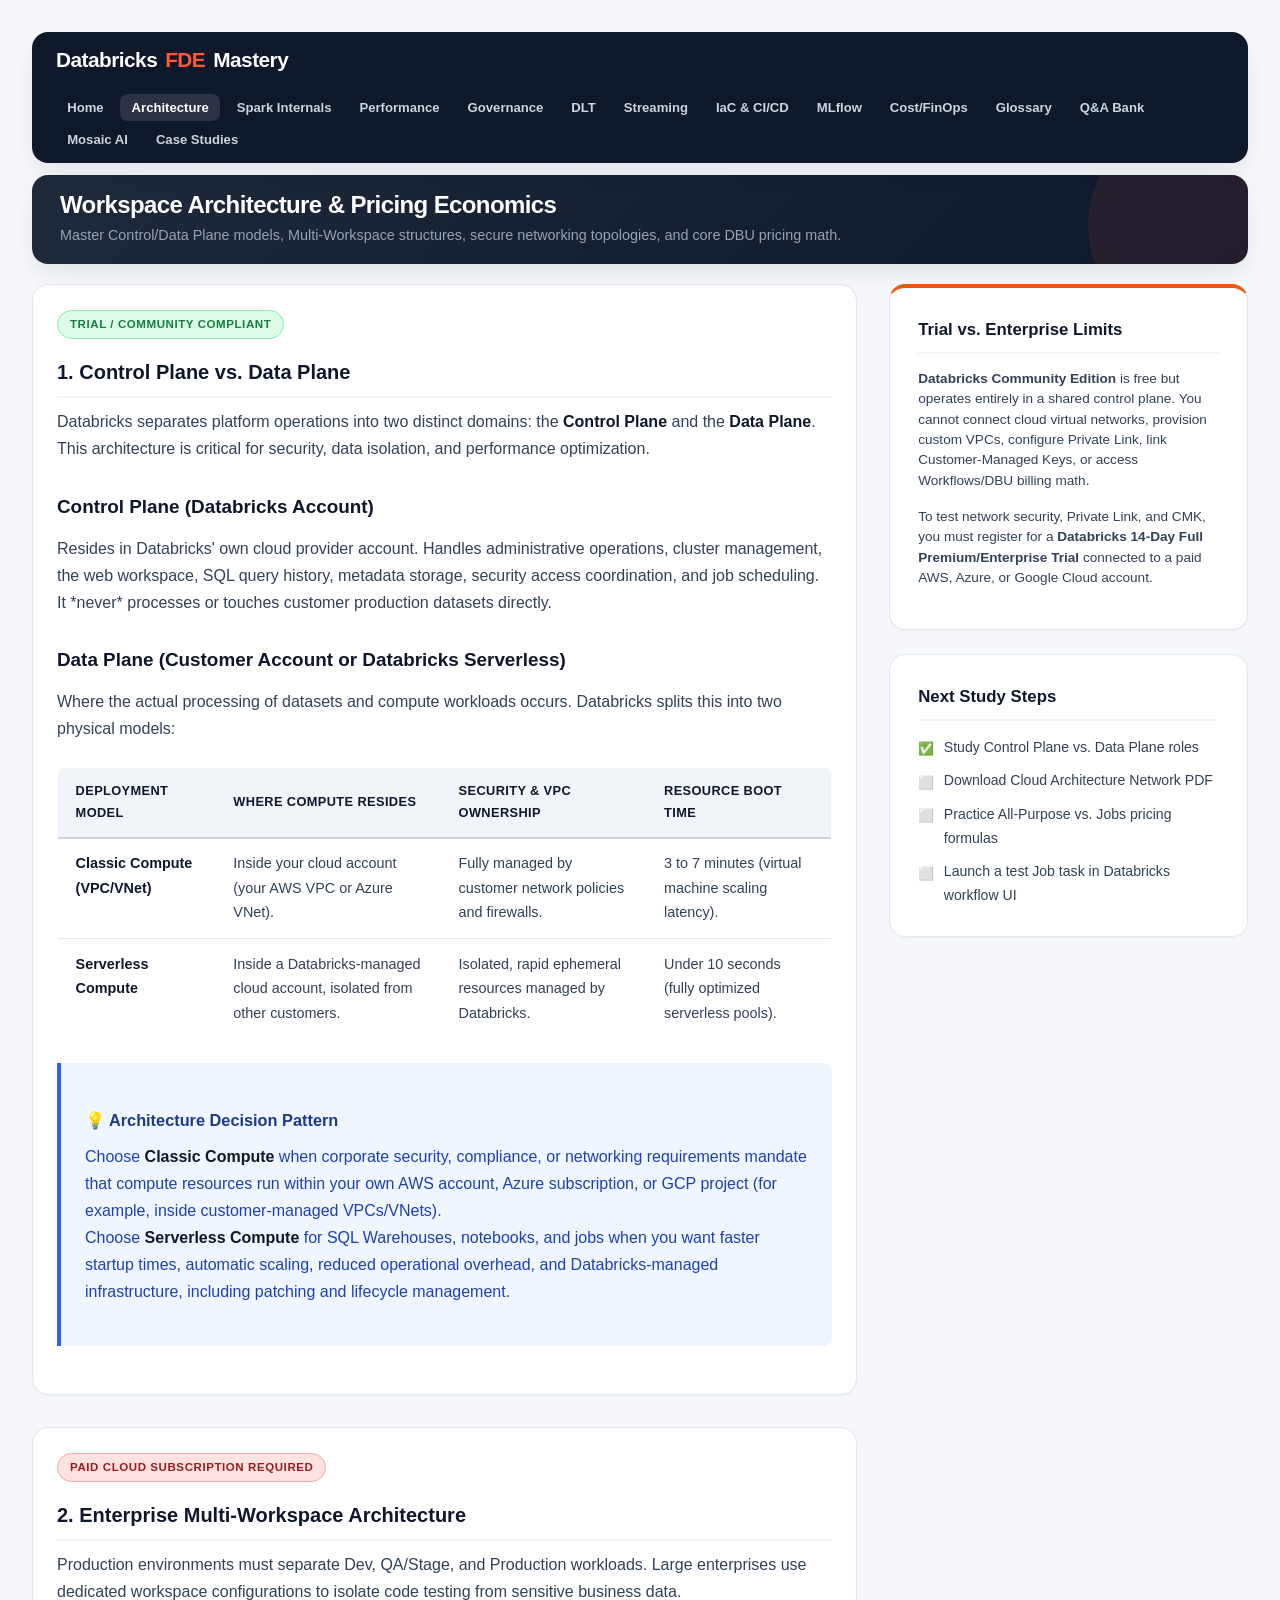
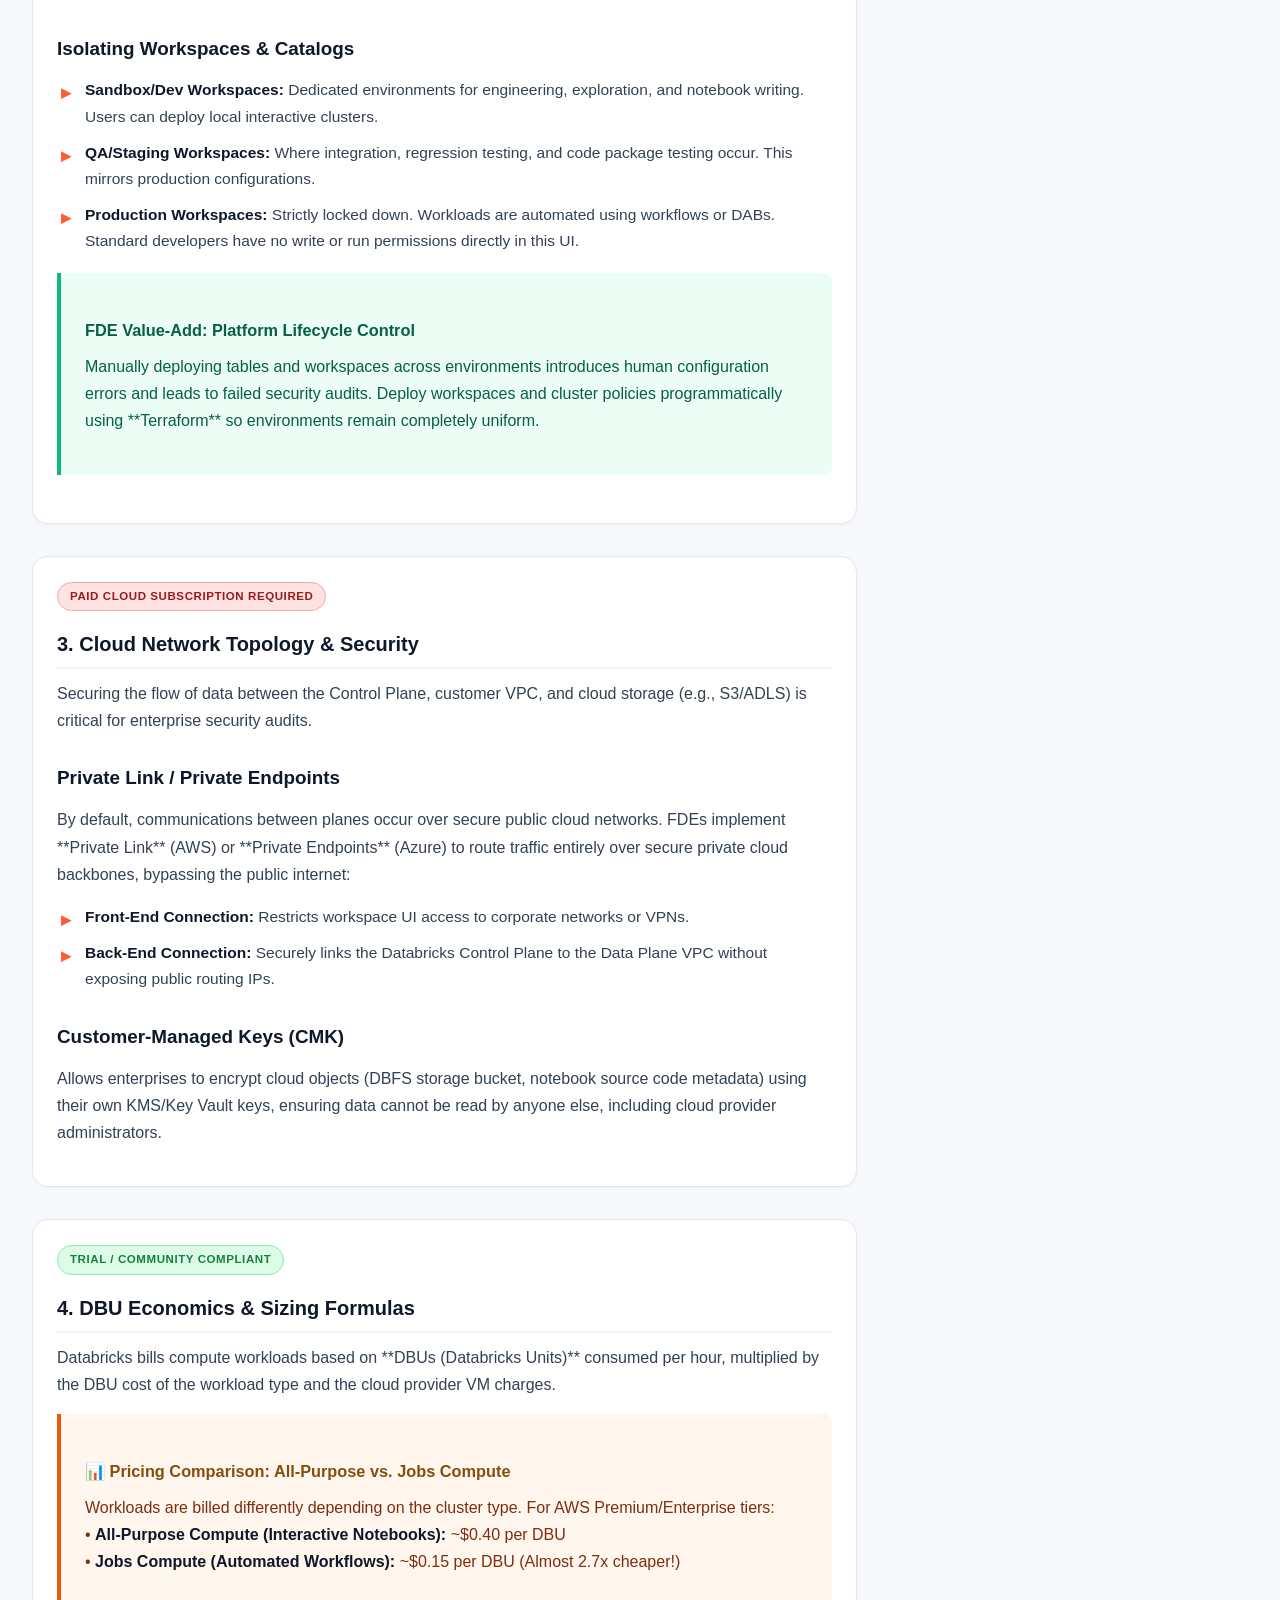
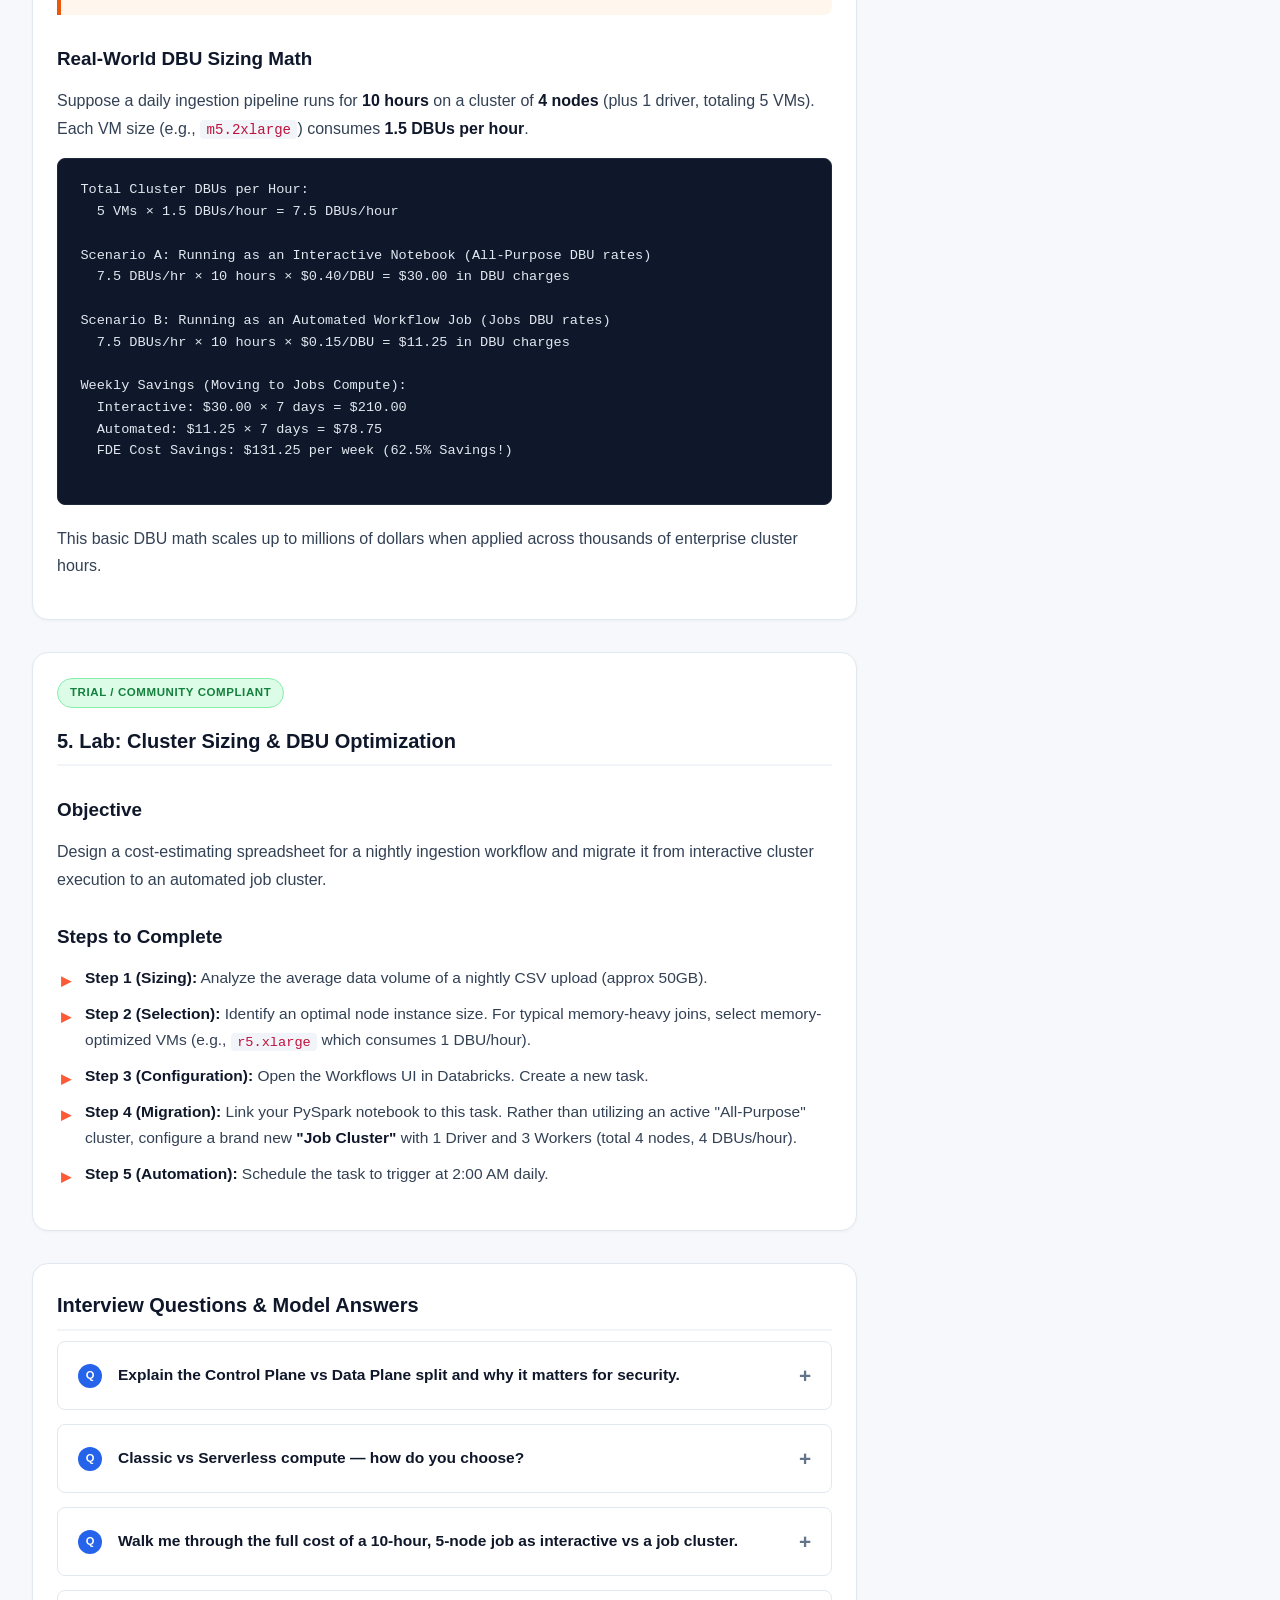
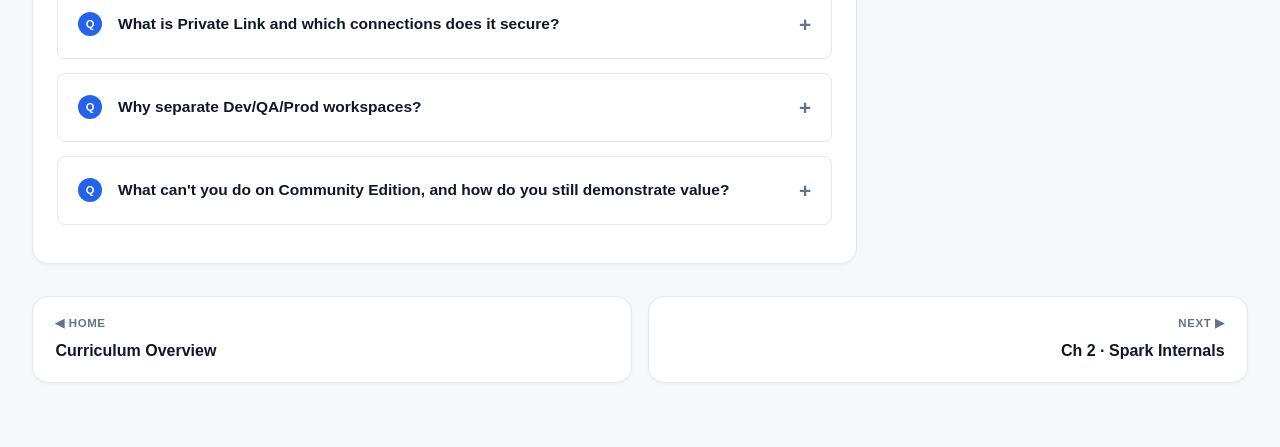
==== commit 4084d9e6: "Update usage in architecture" ====
--- a/architecture_and_pricing.html
+++ b/architecture_and_pricing.html
@@ -469,11 +469,12 @@
                     <div class="decision-box">
                         <h4>💡 Architecture Decision Pattern</h4>
                         <p>
-                            Choose <strong>Classic Classic</strong> when highly strict corporate compliance mandates
-                            that compute Virtual Machines *must* exist within customer-owned subnets. Choose
-                            <strong>Serverless</strong> for SQL Warehouses and Serverless Sprints to bypass cluster
-                            startup lag, eliminate idle instance costs, and let Databricks manage security patches
-                            automatically.
+                            Choose <strong>Classic Compute</strong> when corporate security, compliance, or networking
+                            requirements mandate that compute resources run within your own AWS account, Azure
+                            subscription, or GCP project (for example, inside customer-managed VPCs/VNets).<br>
+                            Choose <strong>Serverless Compute</strong> for SQL Warehouses, notebooks, and jobs when you
+                            want faster startup times, automatic scaling, reduced operational overhead, and
+                            Databricks-managed infrastructure, including patching and lifecycle management.
                         </p>
                     </div>
                 </section>
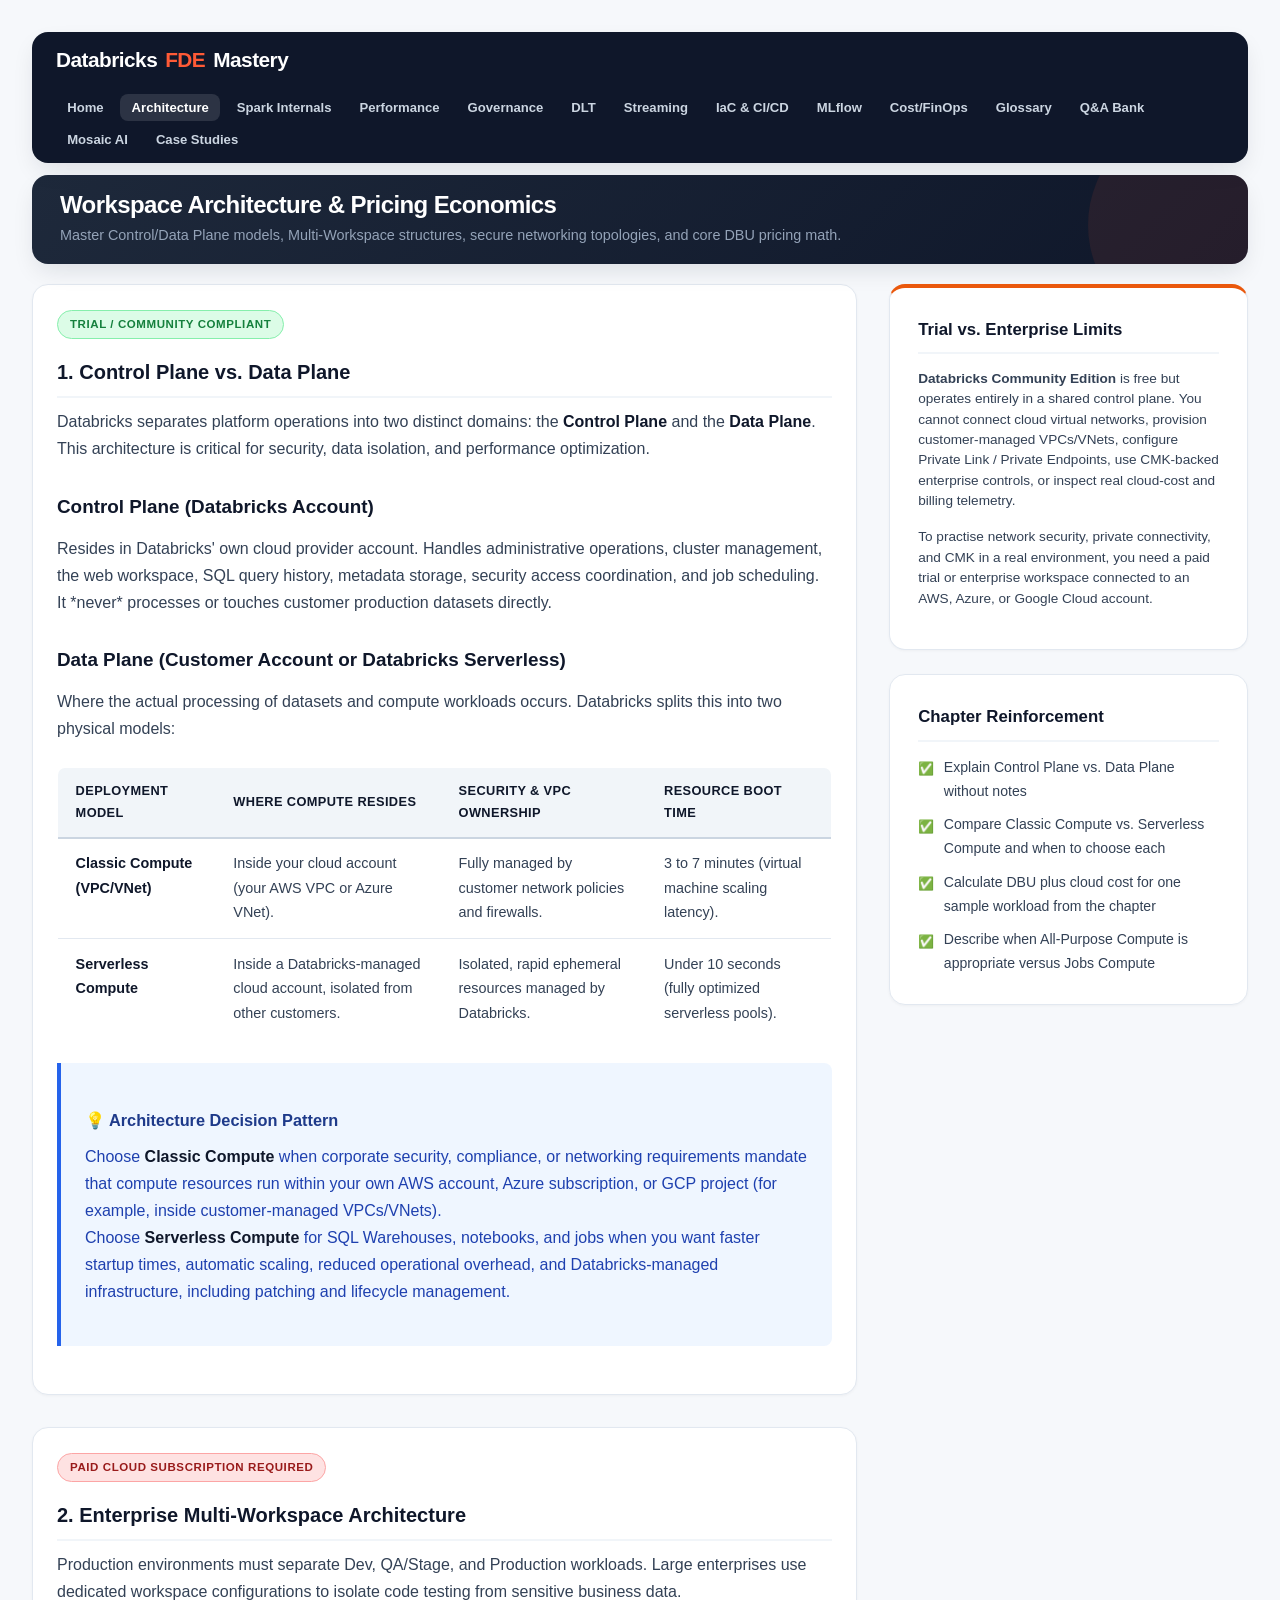
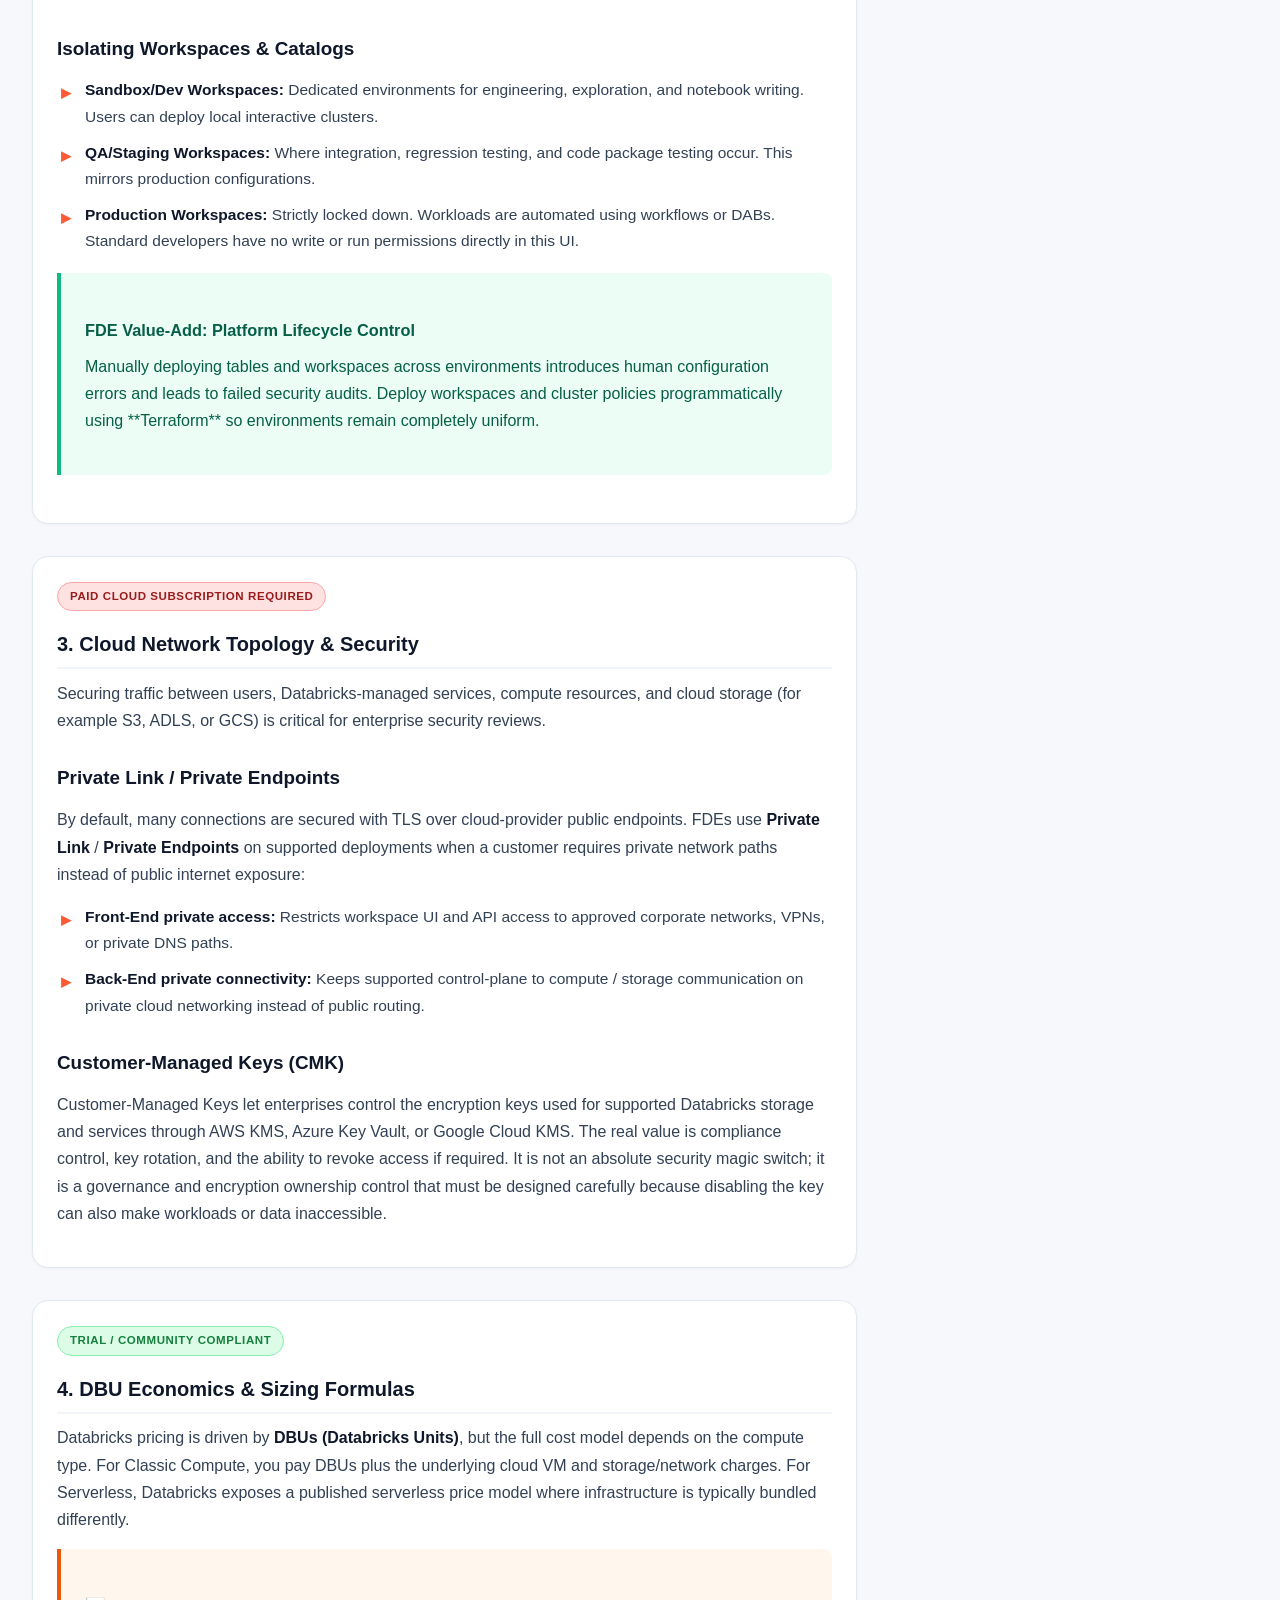
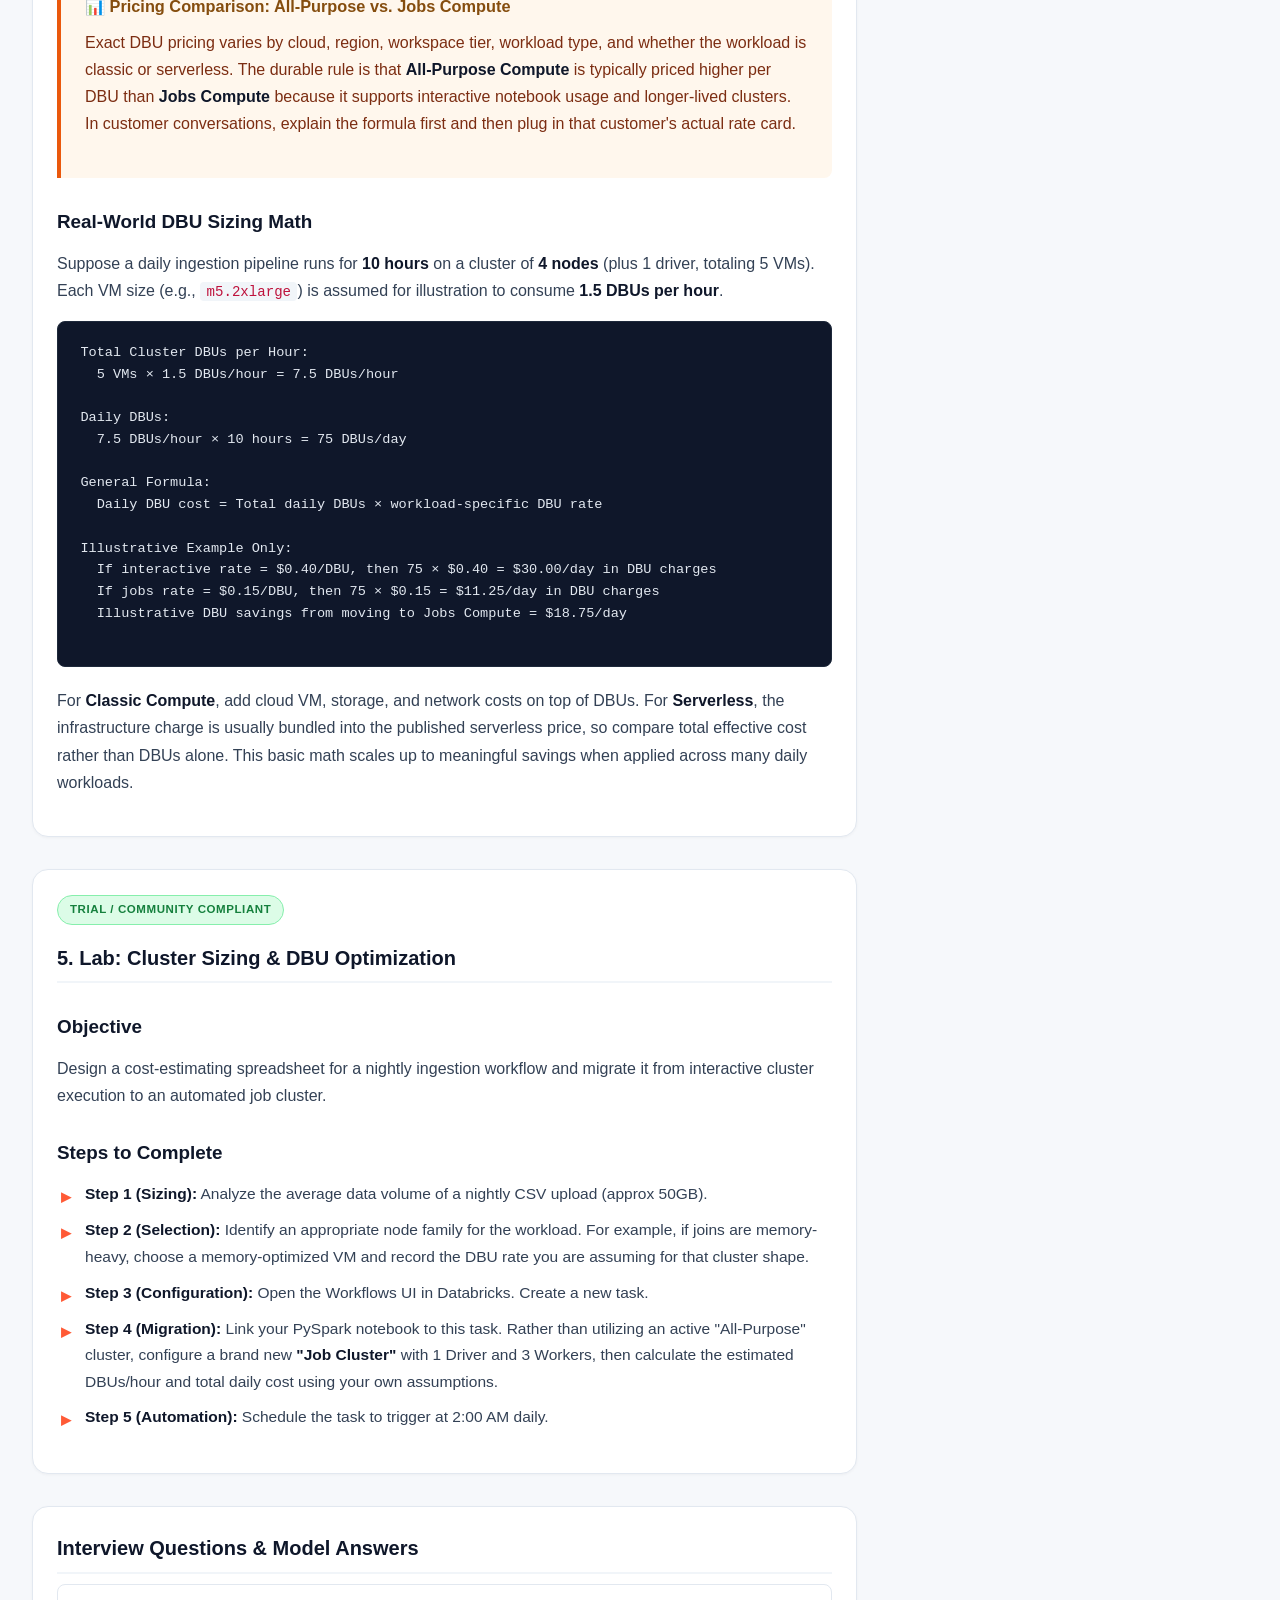
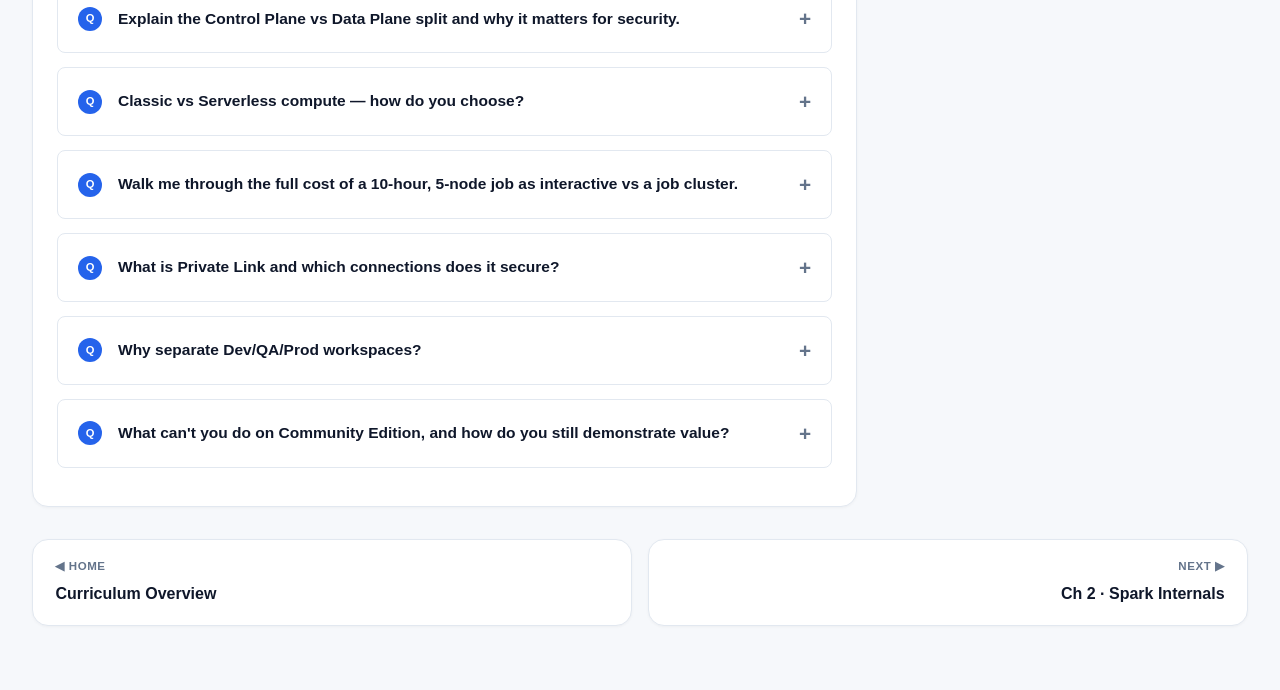
==== commit 3dc5662a: "Content refined with additonal details" ====
--- a/architecture_and_pricing.html
+++ b/architecture_and_pricing.html
@@ -514,28 +514,31 @@
                     <span class="badge badge-paid">Paid Cloud Subscription Required</span>
                     <h2>3. Cloud Network Topology & Security</h2>
                     <p>
-                        Securing the flow of data between the Control Plane, customer VPC, and cloud storage (e.g.,
-                        S3/ADLS) is critical for enterprise security audits.
+                        Securing traffic between users, Databricks-managed services, compute resources, and cloud
+                        storage (for example S3, ADLS, or GCS) is critical for enterprise security reviews.
                     </p>
 
                     <h3>Private Link / Private Endpoints</h3>
                     <p>
-                        By default, communications between planes occur over secure public cloud networks. FDEs
-                        implement **Private Link** (AWS) or **Private Endpoints** (Azure) to route traffic entirely over
-                        secure private cloud backbones, bypassing the public internet:
+                        By default, many connections are secured with TLS over cloud-provider public endpoints. FDEs use
+                        <strong>Private Link</strong> / <strong>Private Endpoints</strong> on supported deployments when
+                        a
+                        customer requires private network paths instead of public internet exposure:
                     </p>
                     <ul>
-                        <li><strong>Front-End Connection:</strong> Restricts workspace UI access to corporate networks
-                            or VPNs.</li>
-                        <li><strong>Back-End Connection:</strong> Securely links the Databricks Control Plane to the
-                            Data Plane VPC without exposing public routing IPs.</li>
+                        <li><strong>Front-End private access:</strong> Restricts workspace UI and API access to approved
+                            corporate networks, VPNs, or private DNS paths.</li>
+                        <li><strong>Back-End private connectivity:</strong> Keeps supported control-plane to compute /
+                            storage communication on private cloud networking instead of public routing.</li>
                     </ul>
 
                     <h3>Customer-Managed Keys (CMK)</h3>
                     <p>
-                        Allows enterprises to encrypt cloud objects (DBFS storage bucket, notebook source code metadata)
-                        using their own KMS/Key Vault keys, ensuring data cannot be read by anyone else, including cloud
-                        provider administrators.
+                        Customer-Managed Keys let enterprises control the encryption keys used for supported Databricks
+                        storage and services through AWS KMS, Azure Key Vault, or Google Cloud KMS. The real value is
+                        compliance control, key rotation, and the ability to revoke access if required. It is not an
+                        absolute security magic switch; it is a governance and encryption ownership control that must be
+                        designed carefully because disabling the key can also make workloads or data inaccessible.
                     </p>
                 </section>
 
@@ -544,18 +547,21 @@
                     <span class="badge badge-free">Trial / Community Compliant</span>
                     <h2>4. DBU Economics & Sizing Formulas</h2>
                     <p>
-                        Databricks bills compute workloads based on **DBUs (Databricks Units)** consumed per hour,
-                        multiplied by the DBU cost of the workload type and the cloud provider VM charges.
+                        Databricks pricing is driven by <strong>DBUs (Databricks Units)</strong>, but the full cost
+                        model
+                        depends on the compute type. For Classic Compute, you pay DBUs plus the underlying cloud VM and
+                        storage/network charges. For Serverless, Databricks exposes a published serverless price model
+                        where infrastructure is typically bundled differently.
                     </p>
 
                     <div class="pricing-box">
                         <h4>📊 Pricing Comparison: All-Purpose vs. Jobs Compute</h4>
                         <p>
-                            Workloads are billed differently depending on the cluster type. For AWS Premium/Enterprise
-                            tiers:
-                            <br>• <strong>All-Purpose Compute (Interactive Notebooks):</strong> ~$0.40 per DBU
-                            <br>• <strong>Jobs Compute (Automated Workflows):</strong> ~$0.15 per DBU (Almost 2.7x
-                            cheaper!)
+                            Exact DBU pricing varies by cloud, region, workspace tier, workload type, and whether the
+                            workload is classic or serverless. The durable rule is that <strong>All-Purpose
+                                Compute</strong> is typically priced higher per DBU than <strong>Jobs Compute</strong>
+                            because it supports interactive notebook usage and longer-lived clusters. In customer
+                            conversations, explain the formula first and then plug in that customer's actual rate card.
                         </p>
                     </div>
 
@@ -563,28 +569,30 @@
                     <p>
                         Suppose a daily ingestion pipeline runs for <strong>10 hours</strong> on a cluster of <strong>4
                             nodes</strong> (plus 1 driver, totaling 5 VMs). Each VM size (e.g., <code>m5.2xlarge</code>)
-                        consumes <strong>1.5 DBUs per hour</strong>.
+                        is assumed for illustration to consume <strong>1.5 DBUs per hour</strong>.
                     </p>
 
                     <pre>
 Total Cluster DBUs per Hour:
   5 VMs × 1.5 DBUs/hour = 7.5 DBUs/hour
 
-Scenario A: Running as an Interactive Notebook (All-Purpose DBU rates)
-  7.5 DBUs/hr × 10 hours × $0.40/DBU = $30.00 in DBU charges
-
-Scenario B: Running as an Automated Workflow Job (Jobs DBU rates)
-  7.5 DBUs/hr × 10 hours × $0.15/DBU = $11.25 in DBU charges
-
-Weekly Savings (Moving to Jobs Compute):
-  Interactive: $30.00 × 7 days = $210.00
-  Automated: $11.25 × 7 days = $78.75
-  FDE Cost Savings: $131.25 per week (62.5% Savings!)
+Daily DBUs:
+  7.5 DBUs/hour × 10 hours = 75 DBUs/day
+
+General Formula:
+  Daily DBU cost = Total daily DBUs × workload-specific DBU rate
+
+Illustrative Example Only:
+  If interactive rate = $0.40/DBU, then 75 × $0.40 = $30.00/day in DBU charges
+  If jobs rate = $0.15/DBU, then 75 × $0.15 = $11.25/day in DBU charges
+  Illustrative DBU savings from moving to Jobs Compute = $18.75/day
                     </pre>
 
                     <p>
-                        This basic DBU math scales up to millions of dollars when applied across thousands of enterprise
-                        cluster hours.
+                        For <strong>Classic Compute</strong>, add cloud VM, storage, and network costs on top of DBUs.
+                        For <strong>Serverless</strong>, the infrastructure charge is usually bundled into the published
+                        serverless price, so compare total effective cost rather than DBUs alone. This basic math scales
+                        up to meaningful savings when applied across many daily workloads.
                     </p>
                 </section>
 
@@ -601,14 +609,15 @@
                     <ul>
                         <li><strong>Step 1 (Sizing):</strong> Analyze the average data volume of a nightly CSV upload
                             (approx 50GB).</li>
-                        <li><strong>Step 2 (Selection):</strong> Identify an optimal node instance size. For typical
-                            memory-heavy joins, select memory-optimized VMs (e.g., <code>r5.xlarge</code> which consumes
-                            1 DBU/hour).</li>
+                        <li><strong>Step 2 (Selection):</strong> Identify an appropriate node family for the workload.
+                            For example, if joins are memory-heavy, choose a memory-optimized VM and record the DBU rate
+                            you are assuming for that cluster shape.</li>
                         <li><strong>Step 3 (Configuration):</strong> Open the Workflows UI in Databricks. Create a new
                             task.</li>
                         <li><strong>Step 4 (Migration):</strong> Link your PySpark notebook to this task. Rather than
                             utilizing an active "All-Purpose" cluster, configure a brand new <strong>"Job
-                                Cluster"</strong> with 1 Driver and 3 Workers (total 4 nodes, 4 DBUs/hour).</li>
+                                Cluster"</strong> with 1 Driver and 3 Workers, then calculate the estimated DBUs/hour
+                            and total daily cost using your own assumptions.</li>
                         <li><strong>Step 5 (Automation):</strong> Schedule the task to trigger at 2:00 AM daily.</li>
                     </ul>
                 </section>
@@ -622,9 +631,11 @@
                             <div class="tell"><strong>Testing:</strong> the #1 architecture fundamental.</div>The
                             Control Plane is Databricks-managed (web UI, job scheduling, cluster management, metadata)
                             and never processes customer data. The Data Plane is where compute runs and data is
-                            read/written — either Classic (VMs in the customer's own VPC/VNet, so data never leaves
-                            their network) or Serverless (Databricks-managed compute). This split lets enterprises keep
-                            data in their security perimeter while Databricks operates the platform.
+                            read/written — either Classic (VMs in the customer's own VPC/VNet, so compute and storage
+                            access remain in their cloud boundary) or Serverless (Databricks-managed compute). This
+                            split
+                            lets enterprises keep the data path tightly controlled while Databricks operates the
+                            platform.
                         </div>
                     </details>
                     <details class="qa">
@@ -634,8 +645,8 @@
                             <div class="tell"><strong>Testing:</strong> a real architecture decision.</div>Classic when
                             strict compliance requires VMs inside the customer's own subnets or custom
                             networking/instances. Serverless for fast startup, no idle cost, and lower ops — ideal for
-                            SQL warehouses and bursty jobs. Serverless folds infra cost into the DBU rate; Classic bills
-                            the cloud VMs separately.
+                            SQL warehouses and bursty jobs. Classic adds the cloud VM bill separately; Serverless uses a
+                            Databricks-managed price model where infrastructure is bundled differently.
                         </div>
                     </details>
                     <details class="qa">
@@ -644,9 +655,12 @@
                         <div class="qa-body">
                             <div class="tell"><strong>Testing:</strong> DBU math fluency.</div>Compute DBUs/hr = nodes ×
                             DBU/node. Multiply by hours and the per-DBU rate for the workload type. All-Purpose
-                            (interactive) has a much higher rate than Jobs compute, so moving the same cluster to a job
-                            cluster can cut the DBU charge ~2–3×, plus the cloud VM bill on top. I'd quantify both and
-                            recommend Jobs compute + autotermination.
+                            (interactive) is typically priced higher than Jobs Compute for the same cluster shape, but
+                            exact rates depend on cloud, region, tier, and workload. For Classic Compute I would add the
+                            cloud VM bill separately; for Serverless I would use the published serverless price model.
+                            I'd quantify both options with the customer's actual rate card and then recommend Jobs
+                            Compute for scheduled automation if the workflow does not need an always-on interactive
+                            cluster.
                         </div>
                     </details>
                     <details class="qa">
@@ -655,9 +669,10 @@
                         <div class="qa-body">
                             <div class="tell"><strong>Testing:</strong> enterprise networking.</div>Private Link (AWS) /
                             Private Endpoints (Azure) route traffic over the cloud's private backbone instead of the
-                            public internet. Front-end secures user→workspace access (lock to corporate network);
-                            back-end secures Control Plane→Data Plane without public IPs. Combined with CMK, it
-                            satisfies strict security audits.
+                            public internet. Front-end private access secures user and API traffic into the workspace;
+                            back-end private connectivity secures supported Databricks service traffic to compute and
+                            storage. Together with strong identity controls, encryption, and logging, it helps meet
+                            stringent enterprise networking requirements.
                         </div>
                     </details>
                     <details class="qa">
@@ -674,10 +689,12 @@
                         <summary><span class="q-text">What can't you do on Community Edition, and how do you still
                                 demonstrate value?</span></summary>
                         <div class="qa-body">
-                            <div class="tell"><strong>Testing:</strong> tier honesty.</div>No custom VPC, Private Link,
-                            CMK, Unity Catalog, Workflows, or DBU billing. I'd say so plainly and demonstrate the
-                            concepts on a paid trial, or prove the compute/Spark fundamentals on Community and describe
-                            exactly how the enterprise features layer on.
+                            <div class="tell"><strong>Testing:</strong> tier honesty.</div>You cannot realistically
+                            demonstrate enterprise networking features such as customer-managed VPC/VNet deployment,
+                            Private Link / Private Endpoints, CMK, or production billing telemetry there. I'd say so
+                            plainly, prove the architectural concepts and Spark fundamentals in the free environment,
+                            and
+                            explain exactly what changes when you move to a paid trial or enterprise workspace.
                         </div>
                     </details>
                 </section>
@@ -693,24 +710,30 @@
                     <p
                         style="font-size: 0.85rem; color: var(--color-text-secondary); line-height: 1.5; margin-bottom: 1rem;">
                         <strong>Databricks Community Edition</strong> is free but operates entirely in a shared control
-                        plane. You cannot connect cloud virtual networks, provision custom VPCs, configure Private Link,
-                        link Customer-Managed Keys, or access Workflows/DBU billing math.
+                        plane. You cannot connect cloud virtual networks, provision customer-managed VPCs/VNets,
+                        configure Private Link / Private Endpoints, use CMK-backed enterprise controls, or inspect real
+                        cloud-cost and billing telemetry.
                     </p>
                     <p style="font-size: 0.85rem; color: var(--color-text-secondary); line-height: 1.5;">
-                        To test network security, Private Link, and CMK, you must register for a <strong>Databricks
-                            14-Day Full Premium/Enterprise Trial</strong> connected to a paid AWS, Azure, or Google
-                        Cloud account.
+                        To practise network security, private connectivity, and CMK in a real environment, you need a
+                        paid trial or enterprise workspace connected to an AWS, Azure, or Google Cloud account.
                     </p>
                 </div>
 
                 <!-- Next Steps Checklist -->
                 <div class="side-card">
-                    <h3>Next Study Steps</h3>
+                    <h3>Chapter Reinforcement</h3>
                     <ul class="checklist">
-                        <li class="checklist-item checked">Study Control Plane vs. Data Plane roles</li>
-                        <li class="checklist-item">Download Cloud Architecture Network PDF</li>
-                        <li class="checklist-item">Practice All-Purpose vs. Jobs pricing formulas</li>
-                        <li class="checklist-item">Launch a test Job task in Databricks workflow UI</li>
+                        <li class="checklist-item checked">Explain Control Plane vs. Data Plane without notes</li>
+                        <li class="checklist-item checked">Compare Classic Compute vs. Serverless Compute and when to
+                            choose
+                            each</li>
+                        <li class="checklist-item checked">Calculate DBU plus cloud cost for one sample workload from
+                            the
+                            chapter</li>
+                        <li class="checklist-item checked">Describe when All-Purpose Compute is appropriate versus Jobs
+                            Compute
+                        </li>
                     </ul>
                 </div>
 
--- a/styles.css
+++ b/styles.css
@@ -625,8 +625,6 @@
     display: flex;
     flex-direction: column;
     gap: 1.5rem;
-    position: sticky;
-    top: 5rem;
     align-self: start;
 }
 
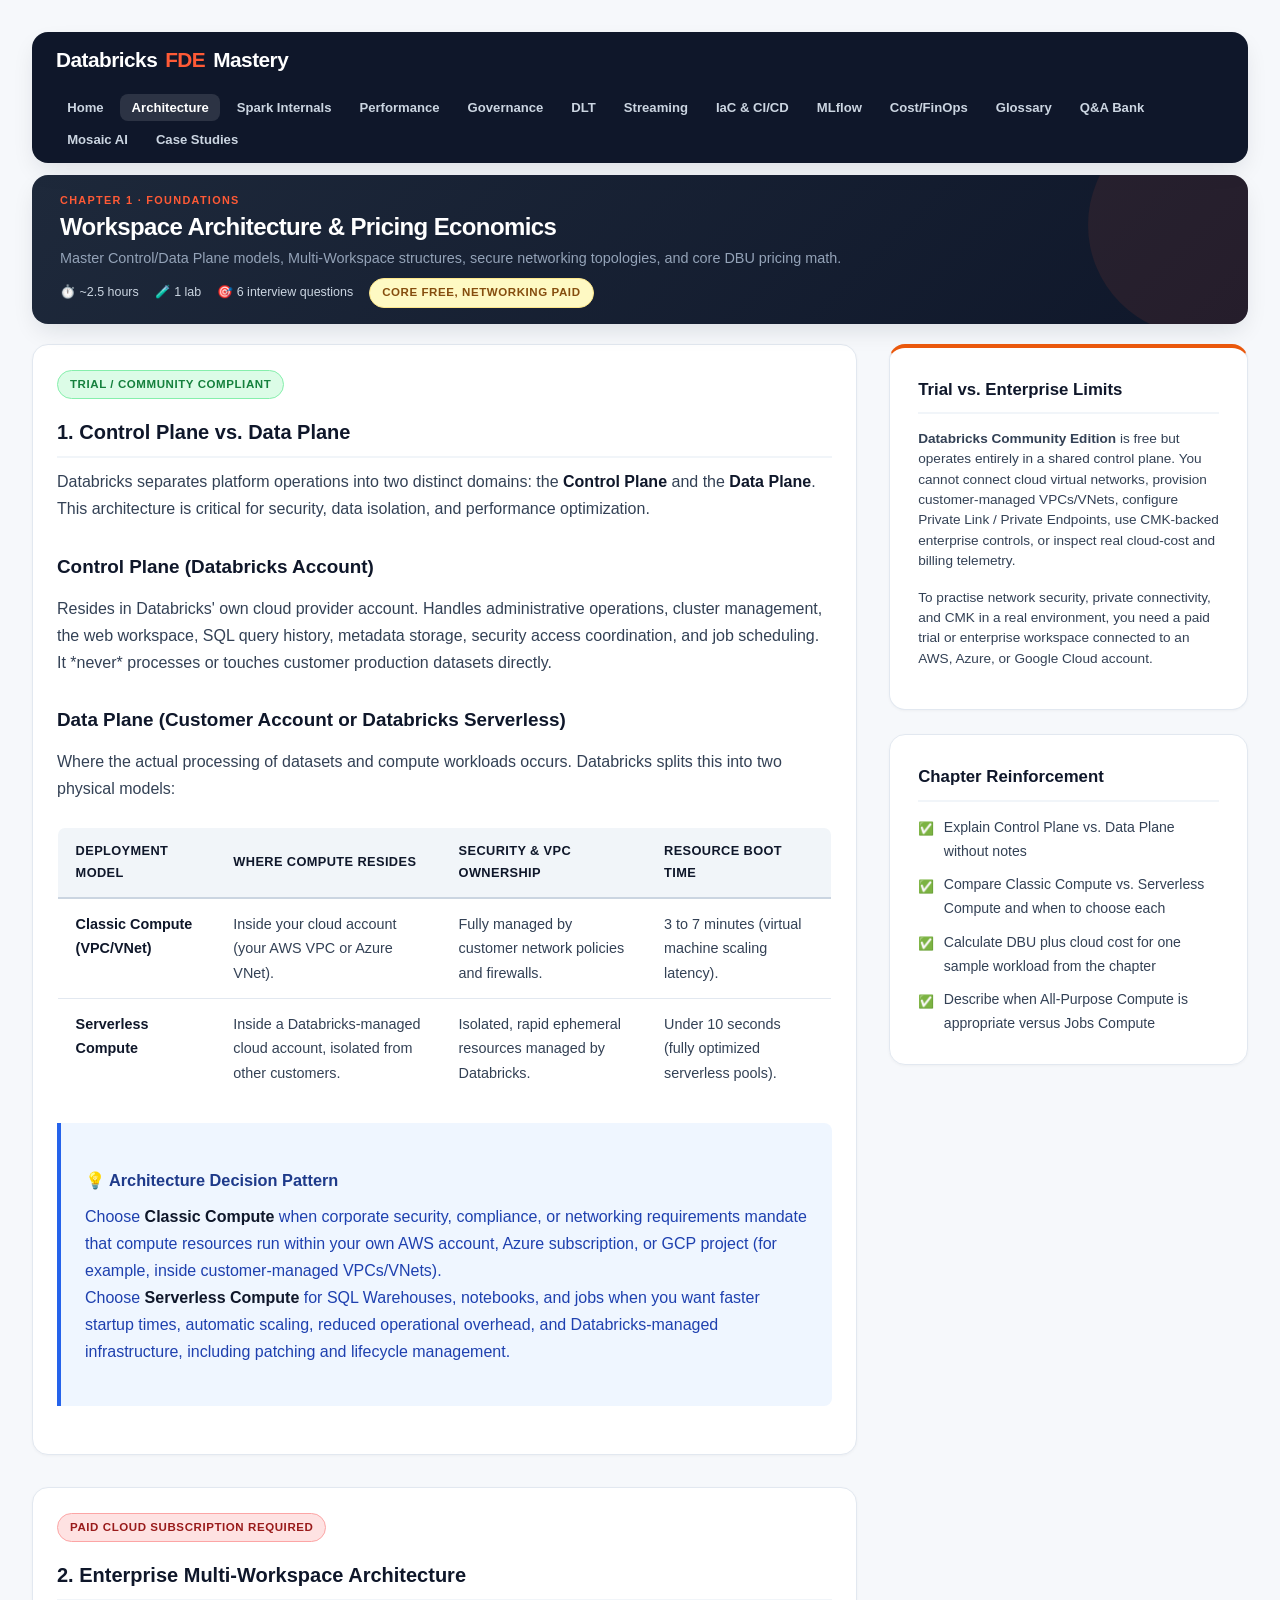
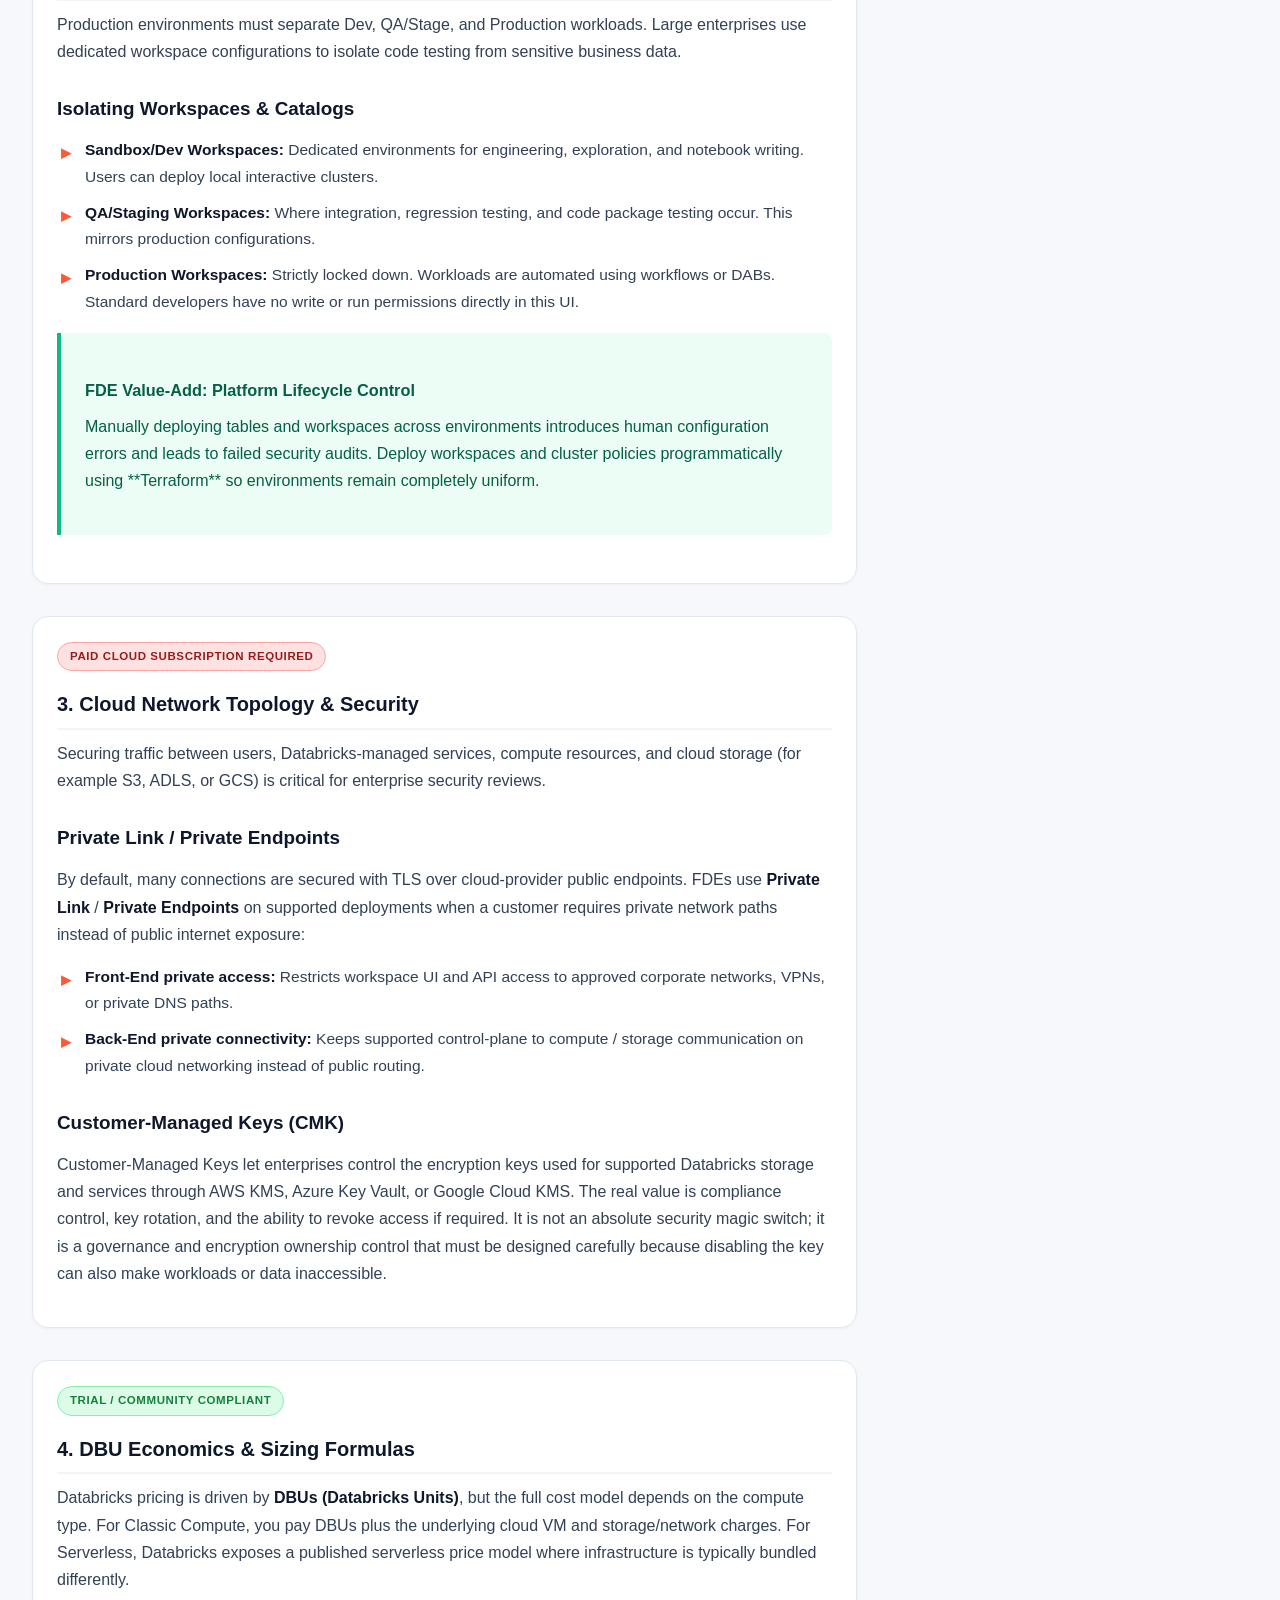
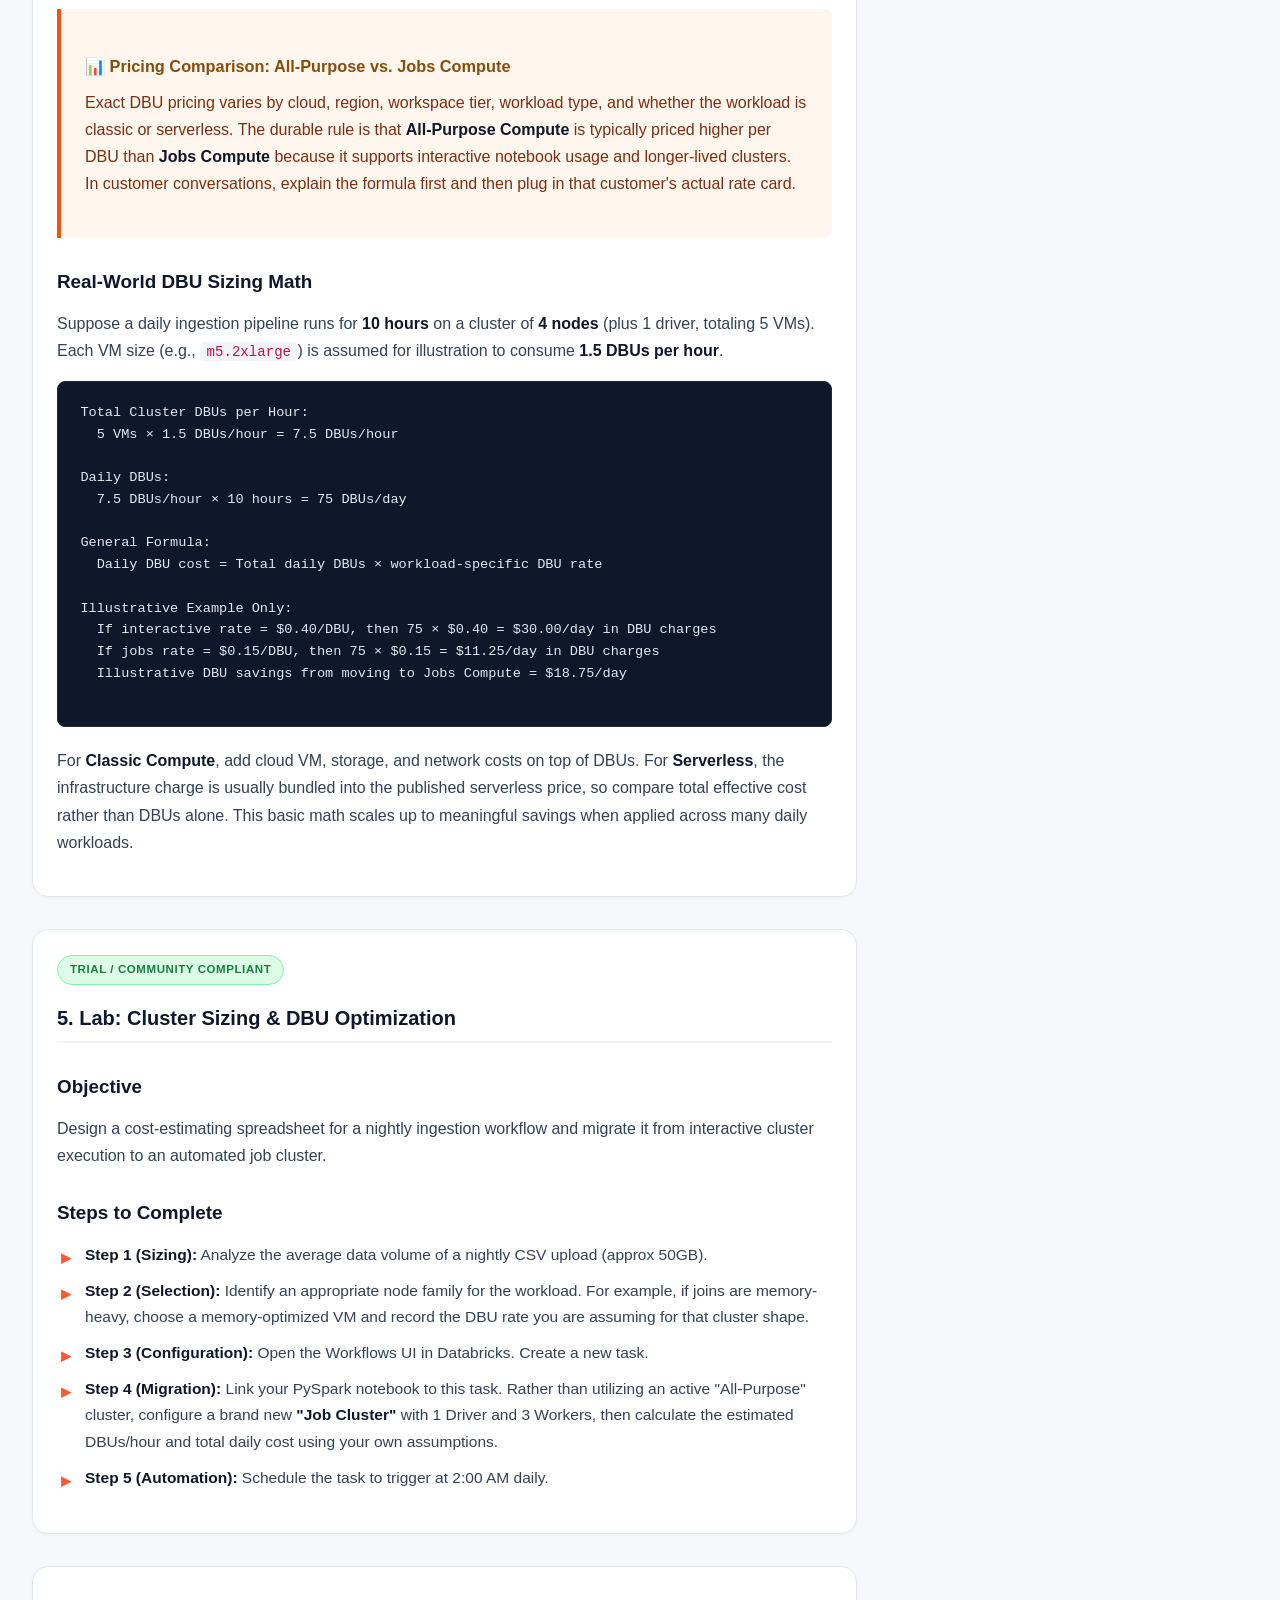
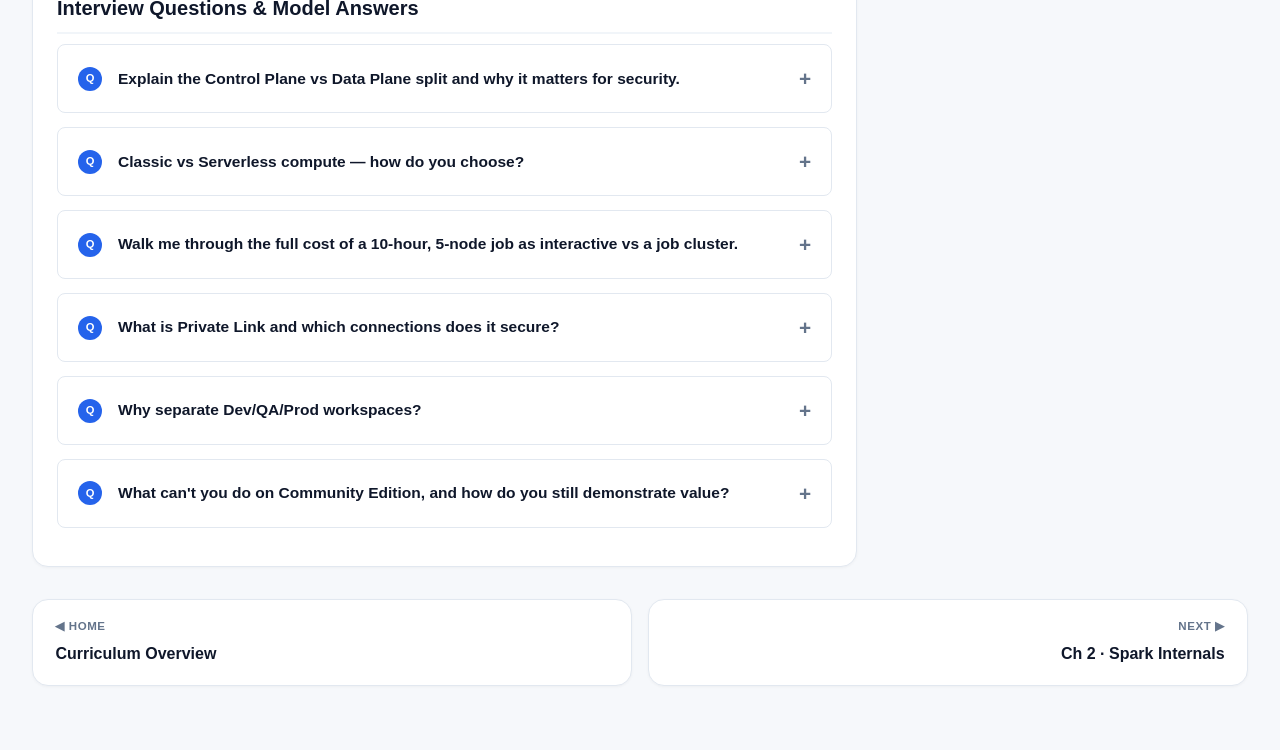
==== commit e484a7c8: "Content refined with additonal details" ====
--- a/architecture_and_pricing.html
+++ b/architecture_and_pricing.html
@@ -406,9 +406,13 @@
 
         <!-- Content Header -->
         <header class="content-header">
+            <div class="eyebrow">Chapter 1 · Foundations</div>
             <h1>Workspace Architecture & Pricing Economics</h1>
             <p>Master Control/Data Plane models, Multi-Workspace structures, secure networking topologies, and core DBU
                 pricing math.</p>
+            <div class="reading-meta"><span>⏱️ ~2.5 hours</span><span>🧪 1 lab</span><span>🎯 6 interview
+                    questions</span><span class="badge badge-mixed" style="margin:0">Core FREE, networking PAID</span>
+            </div>
         </header>
 
         <!-- Main Layout Split -->
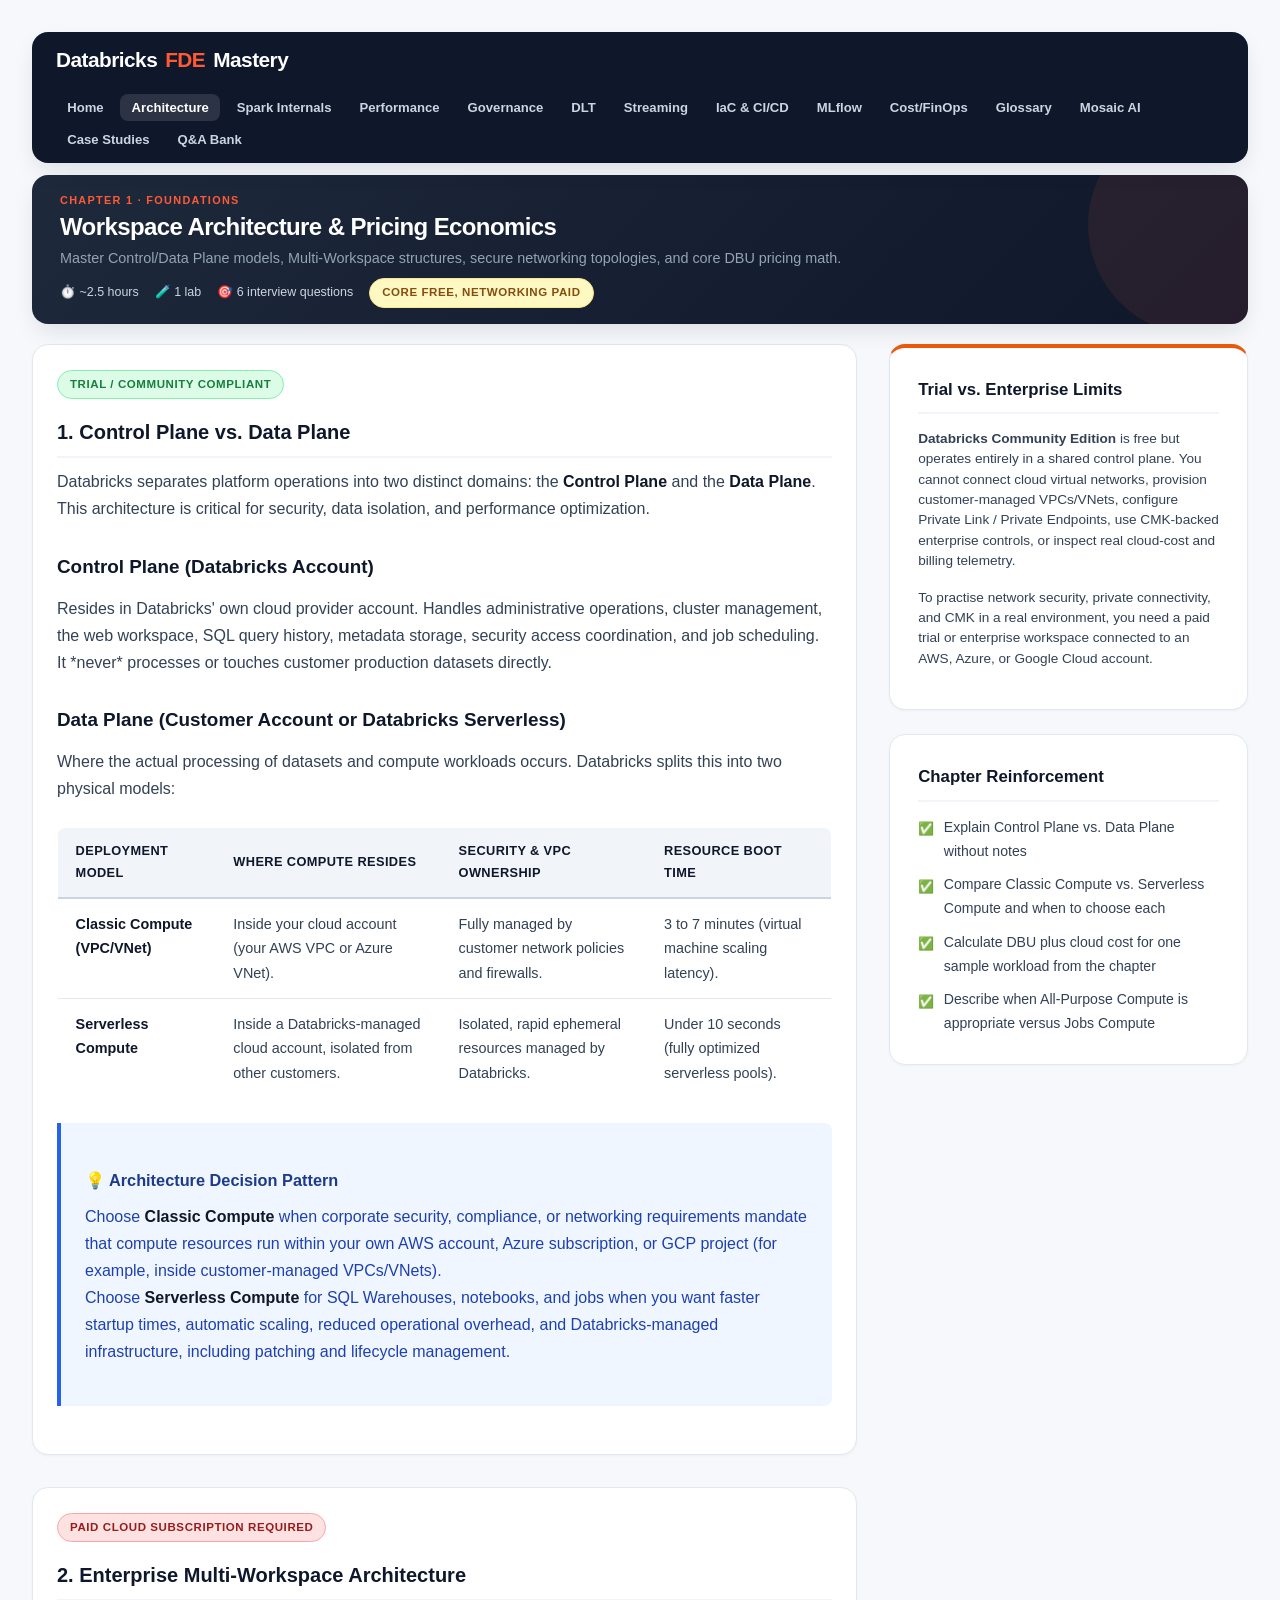
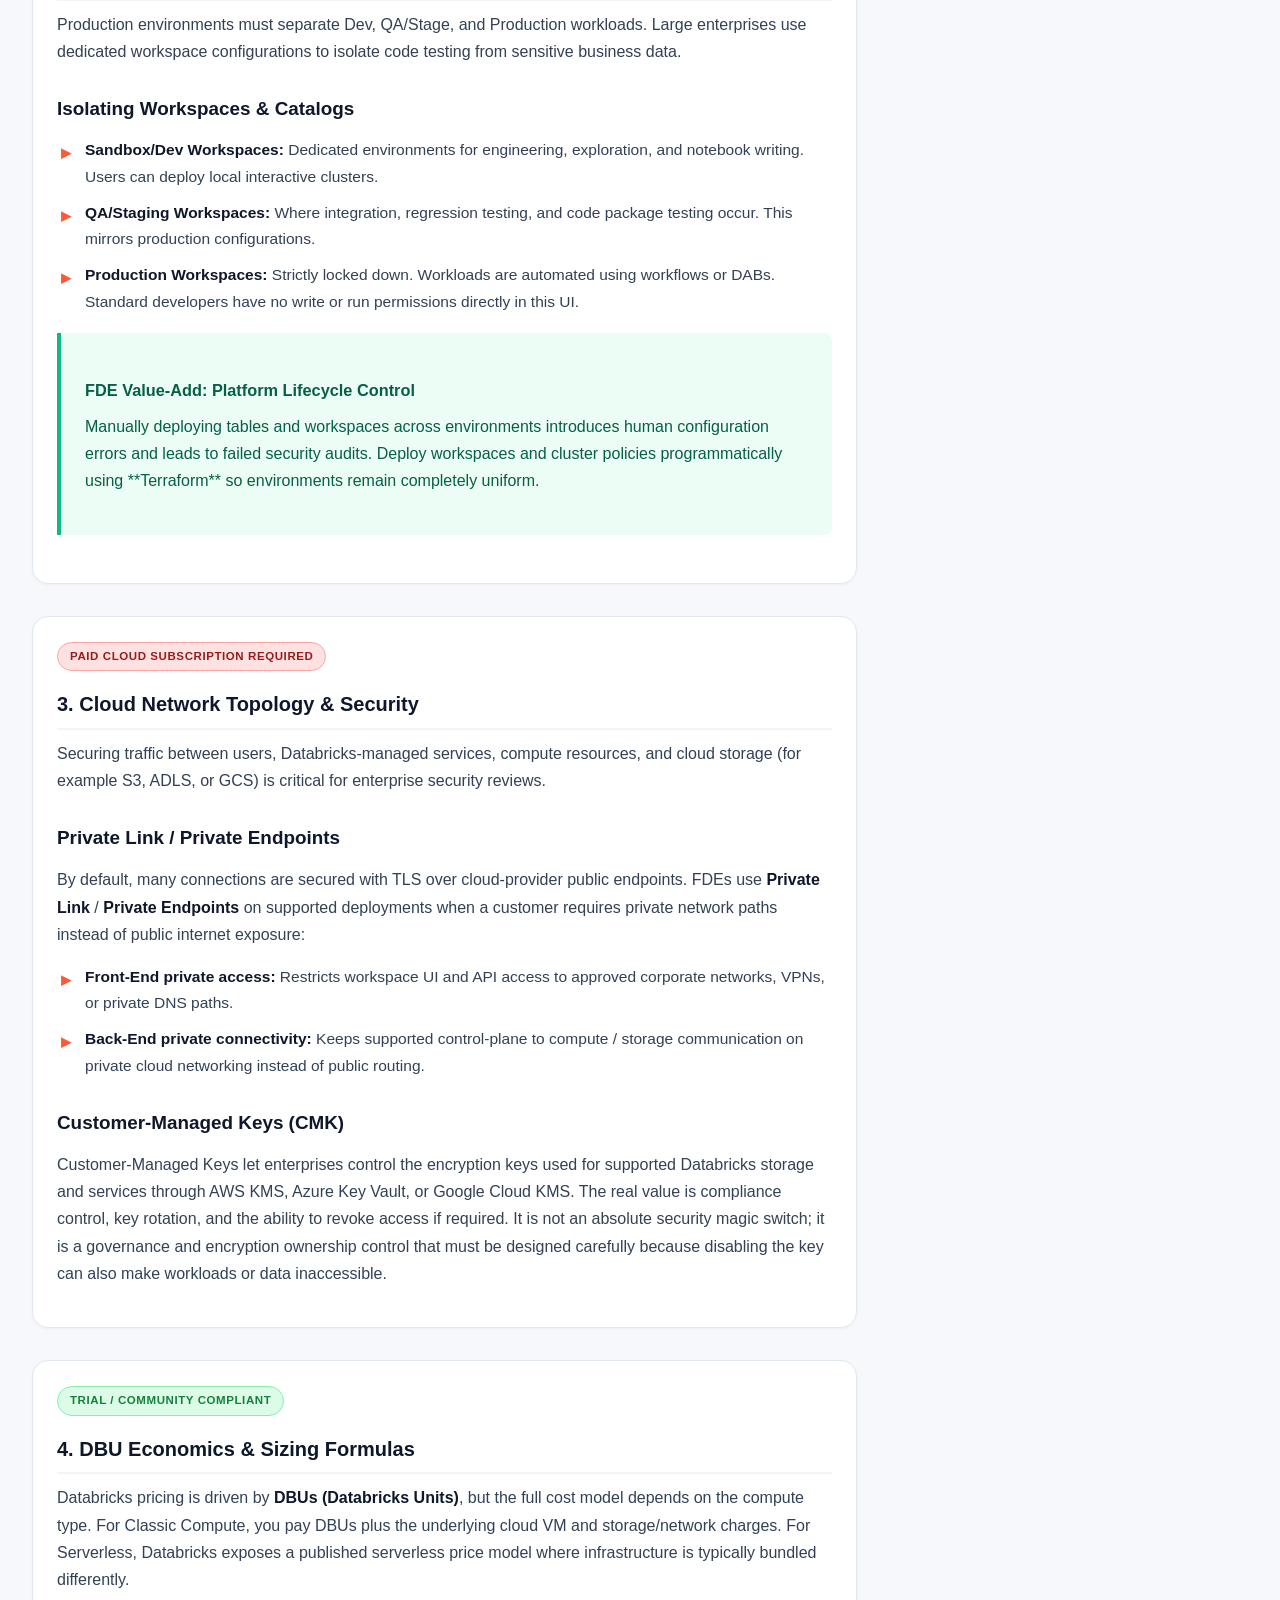
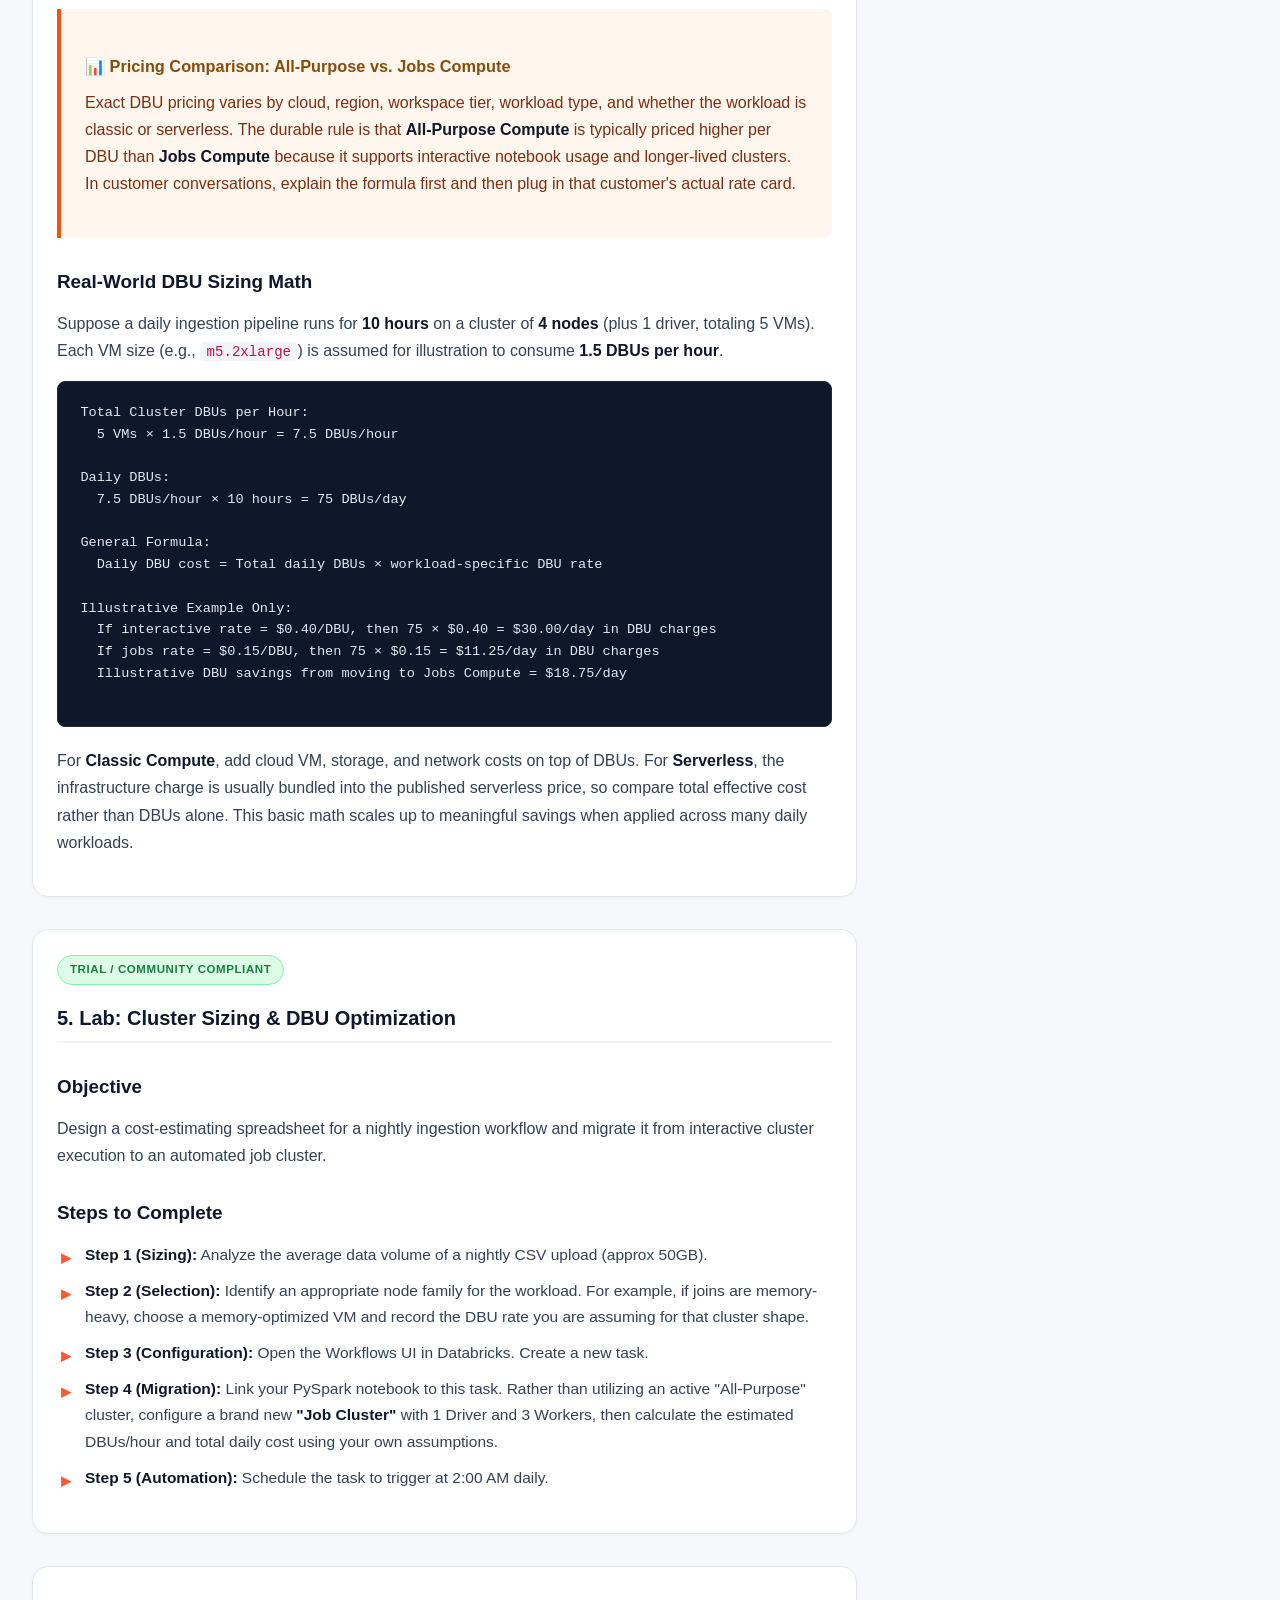
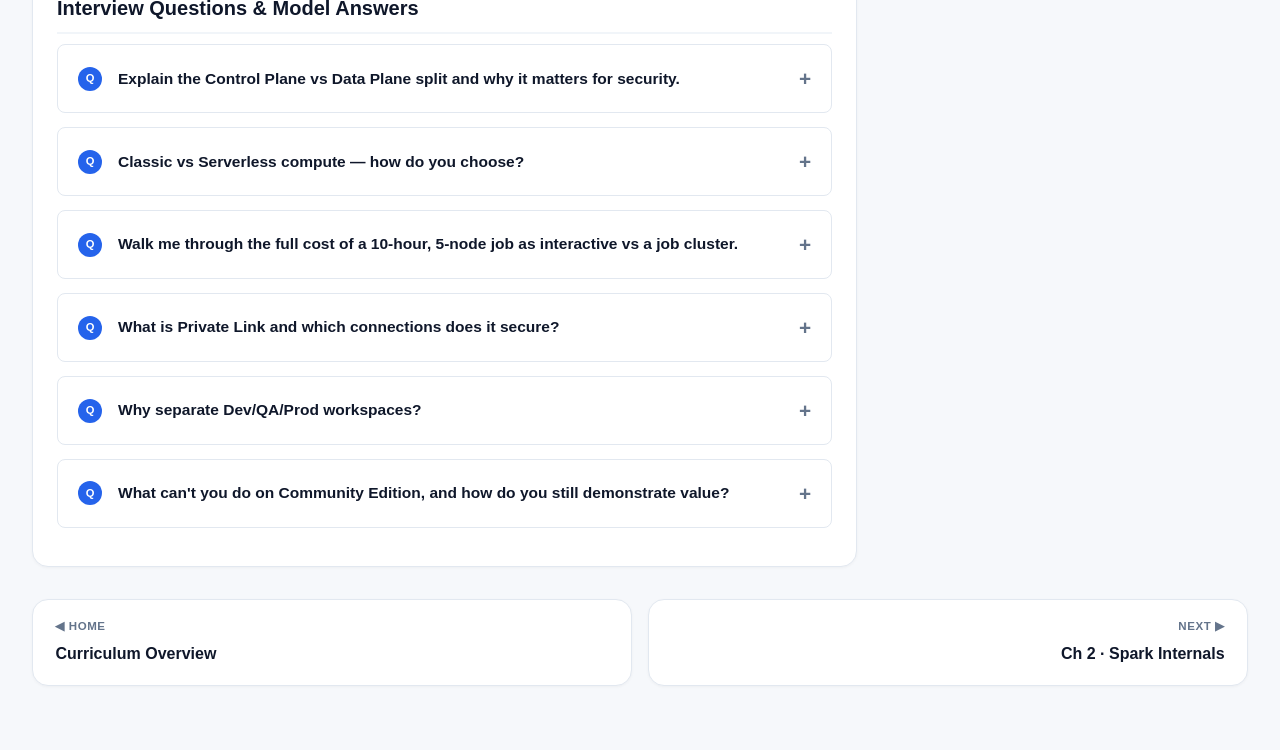
==== commit 26cdce12: "Scenarios captured" ====
--- a/architecture_and_pricing.html
+++ b/architecture_and_pricing.html
@@ -398,9 +398,9 @@
                 <li><a href="mlflow.html">MLflow</a></li>
                 <li><a href="cost_governance.html">Cost/FinOps</a></li>
                 <li><a href="glossary.html">Glossary</a></li>
-                <li><a href="interview_question_bank.html">Q&A Bank</a></li>
                 <li><a href="mosaic_ai.html">Mosaic AI</a></li>
                 <li><a href="case_studies.html">Case Studies</a></li>
+                <li><a href="interview_question_bank.html">Q&A Bank</a></li>
             </ul>
         </nav>
 
--- a/styles.css
+++ b/styles.css
@@ -606,6 +606,67 @@
     color: #1e3a8a;
 }
 
+.cost-scenario {
+    border: 1px solid var(--color-border-light);
+    border-radius: var(--border-radius-sm);
+    margin-bottom: 1rem;
+    background: #ffffff;
+    overflow: hidden;
+}
+
+.cost-scenario summary {
+    cursor: pointer;
+    padding: 1rem 1.25rem;
+    font-weight: 800;
+    color: var(--color-brand-secondary);
+    display: flex;
+    align-items: center;
+    gap: 0.75rem;
+    list-style: none;
+}
+
+.cost-scenario summary::-webkit-details-marker {
+    display: none;
+}
+
+.cost-scenario summary::before {
+    content: "$";
+    background: var(--color-accent-green);
+    color: #ffffff;
+    border-radius: 999px;
+    width: 1.65rem;
+    height: 1.65rem;
+    display: inline-flex;
+    align-items: center;
+    justify-content: center;
+    font-size: 0.85rem;
+    flex-shrink: 0;
+}
+
+.cost-scenario summary::after {
+    content: "+";
+    margin-left: auto;
+    font-size: 1.3rem;
+    color: var(--color-text-muted);
+}
+
+.cost-scenario[open] summary {
+    border-bottom: 1px solid var(--color-border-light);
+    background: #f8fafc;
+}
+
+.cost-scenario[open] summary::after {
+    content: "\2212";
+}
+
+.cost-scenario-body {
+    padding: 1.25rem;
+}
+
+.cost-scenario-body .diagram {
+    margin-top: 0.75rem;
+}
+
 /* ---------------- Diagram Block ---------------- */
 .diagram {
     background: #0f172a;
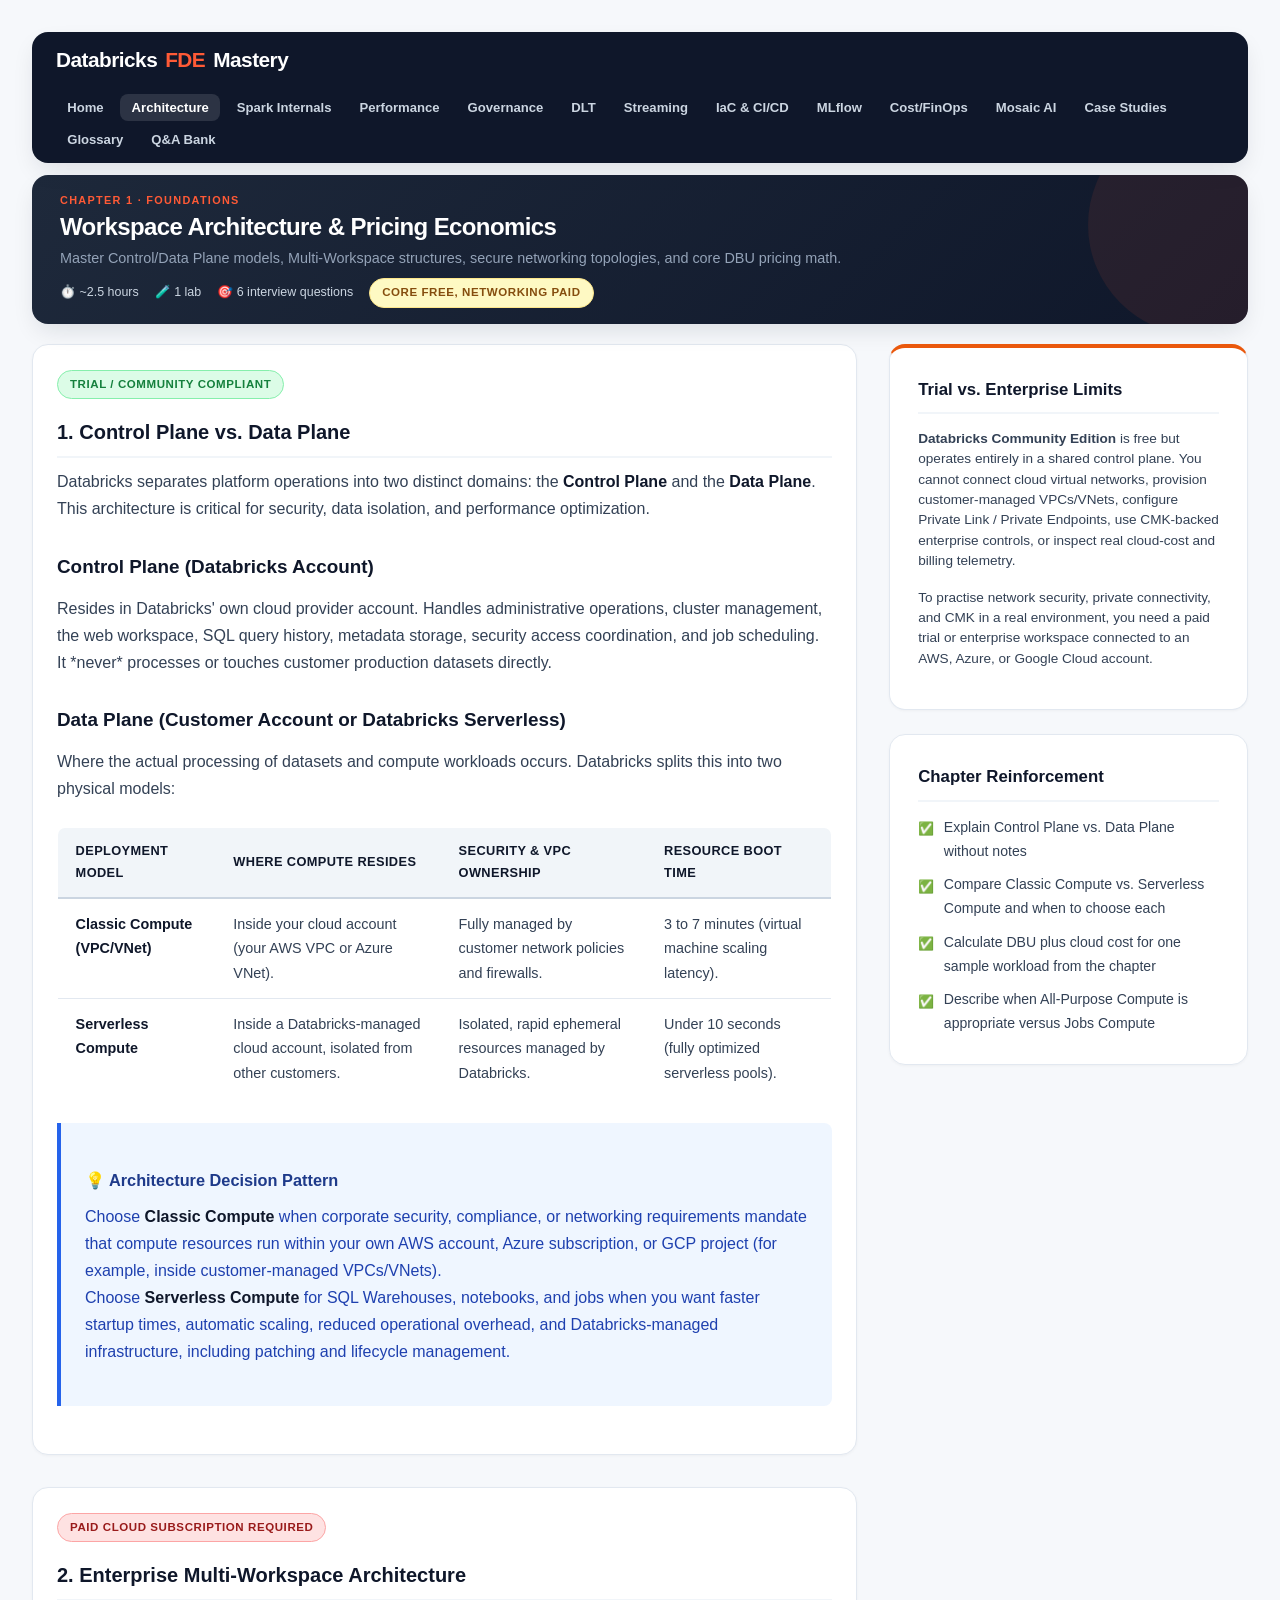
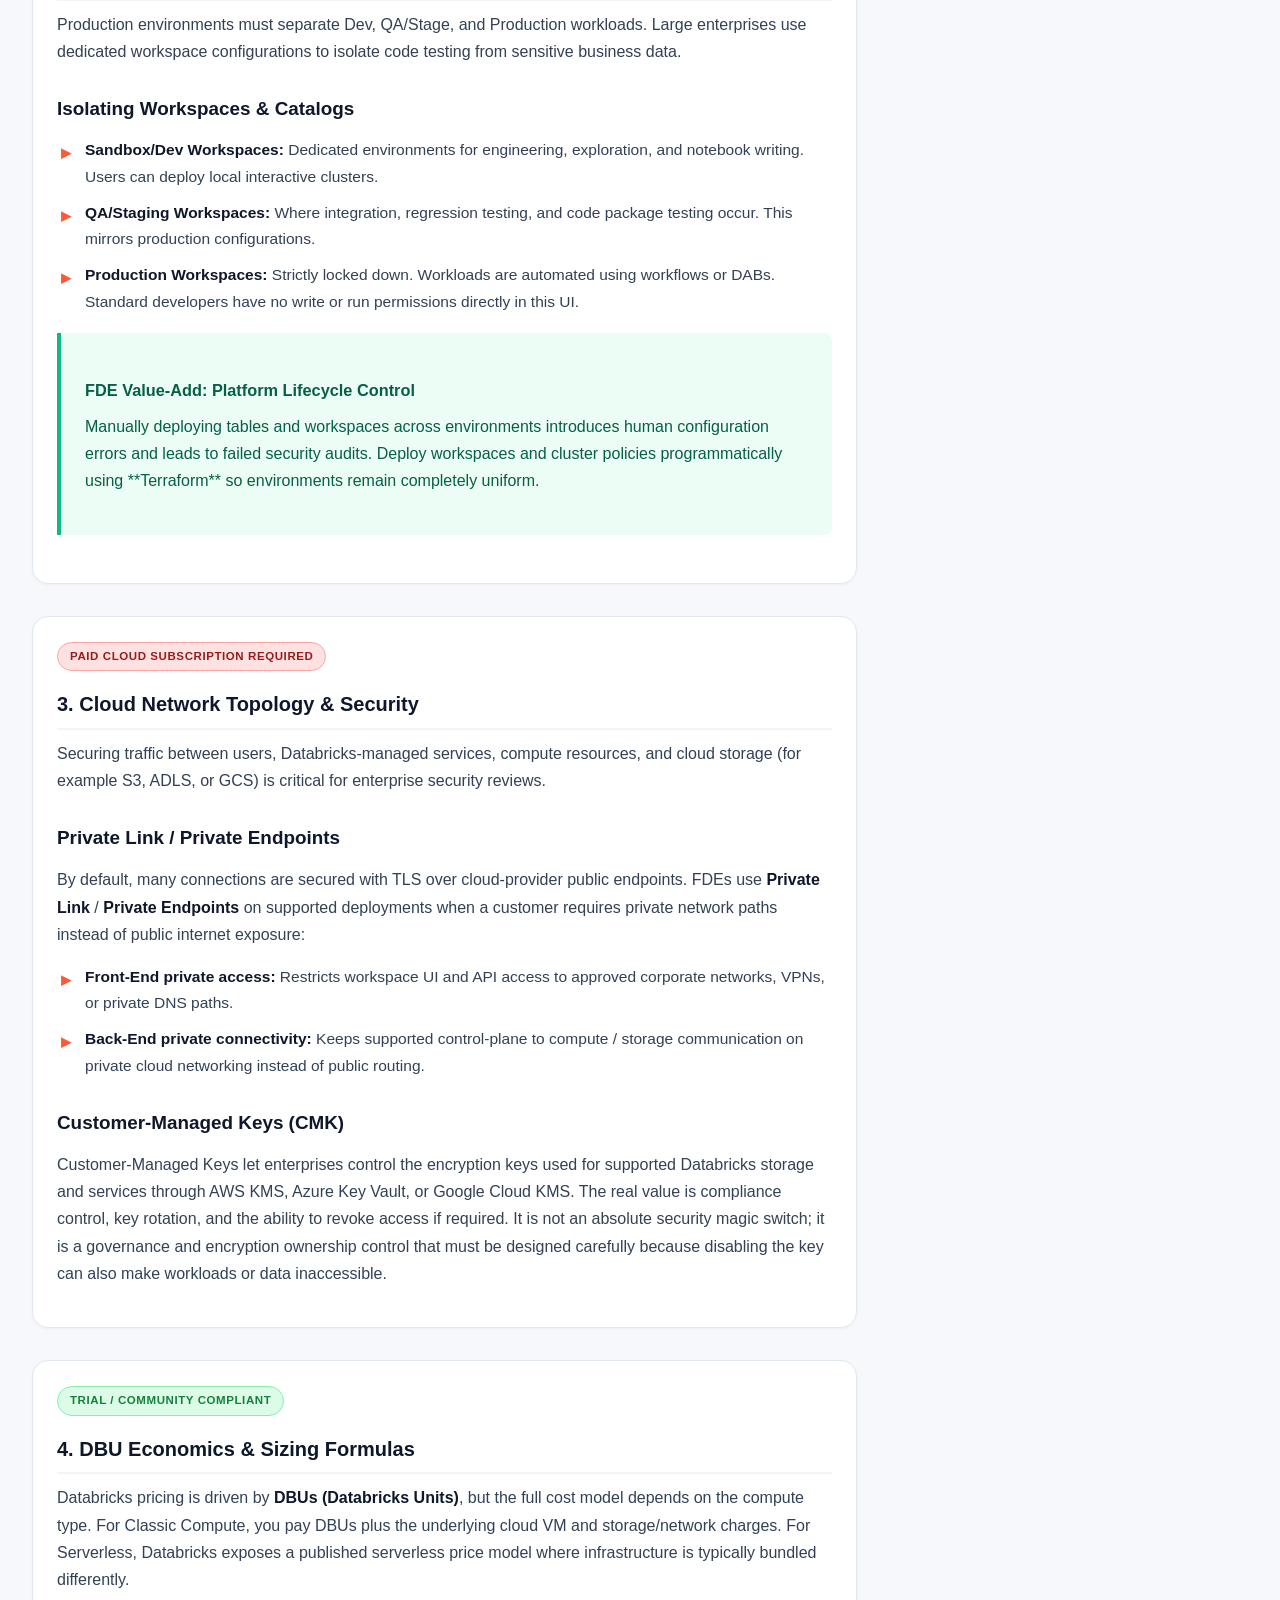
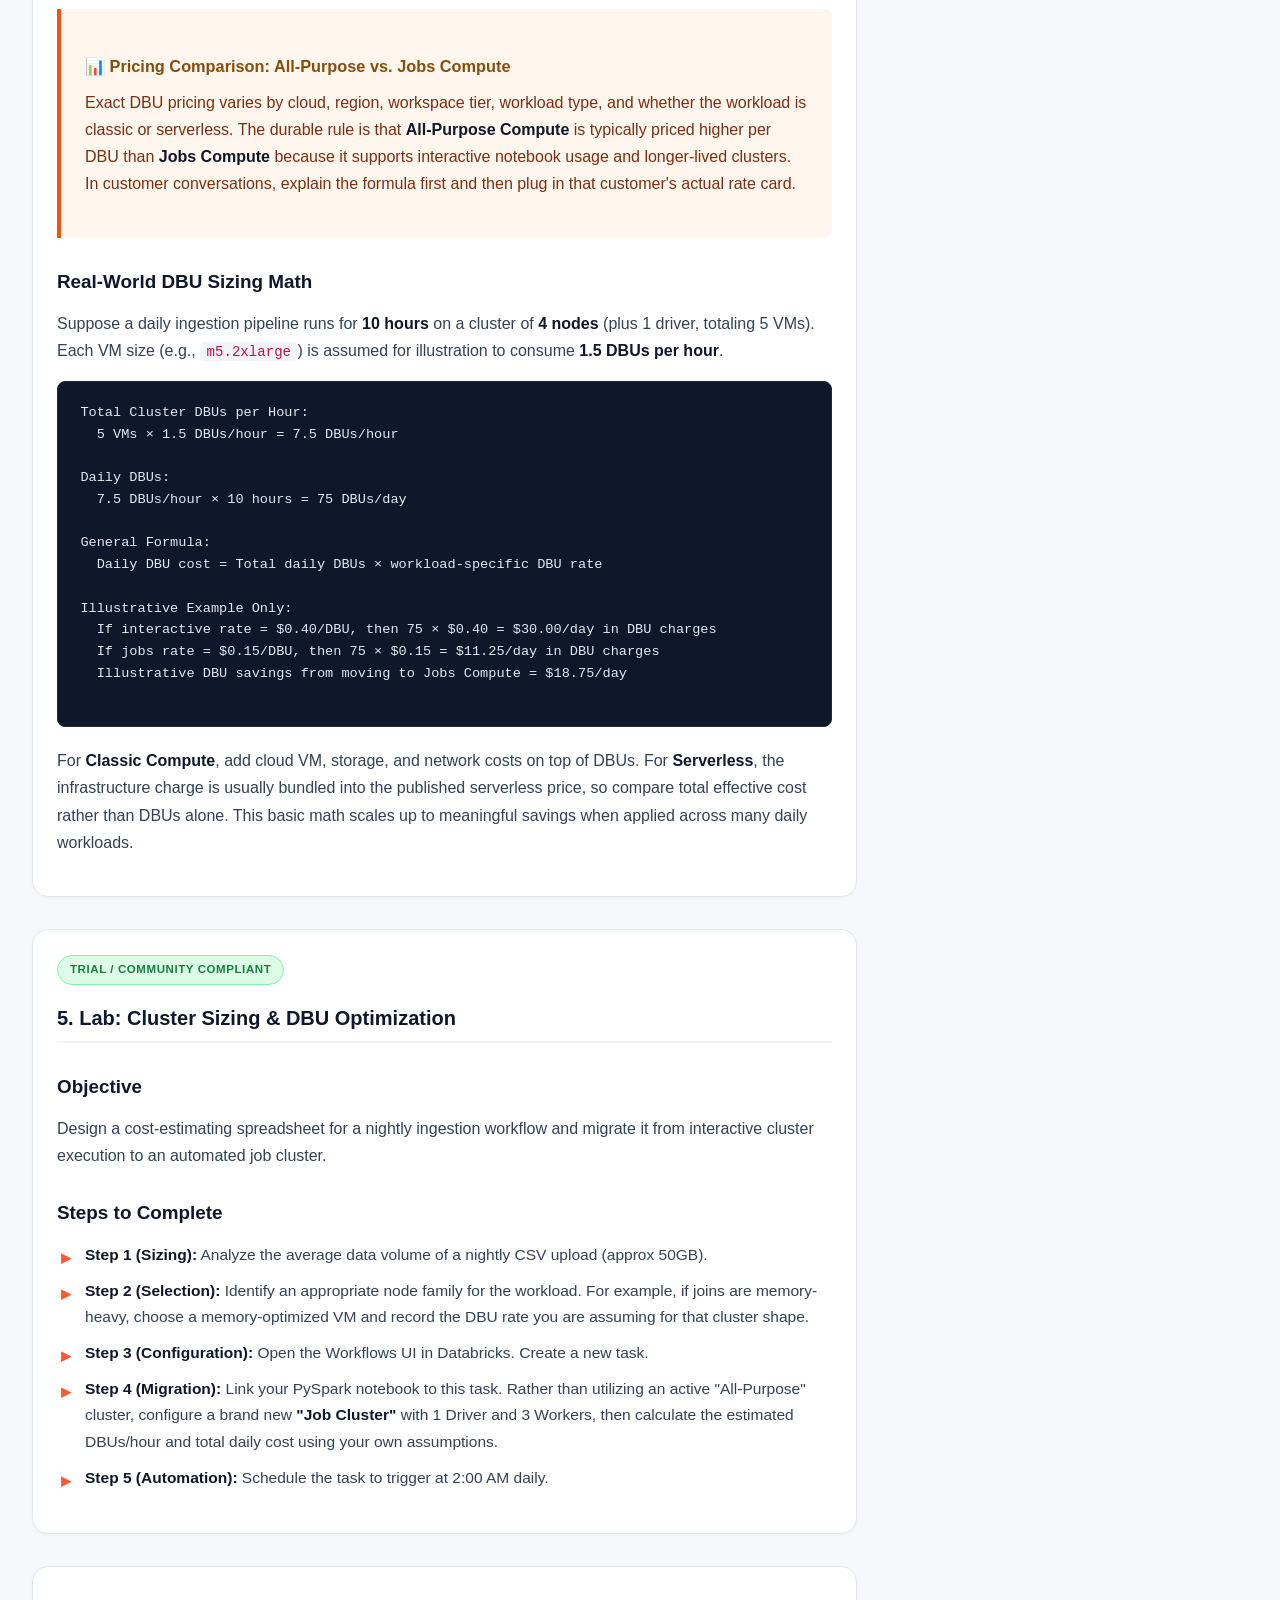
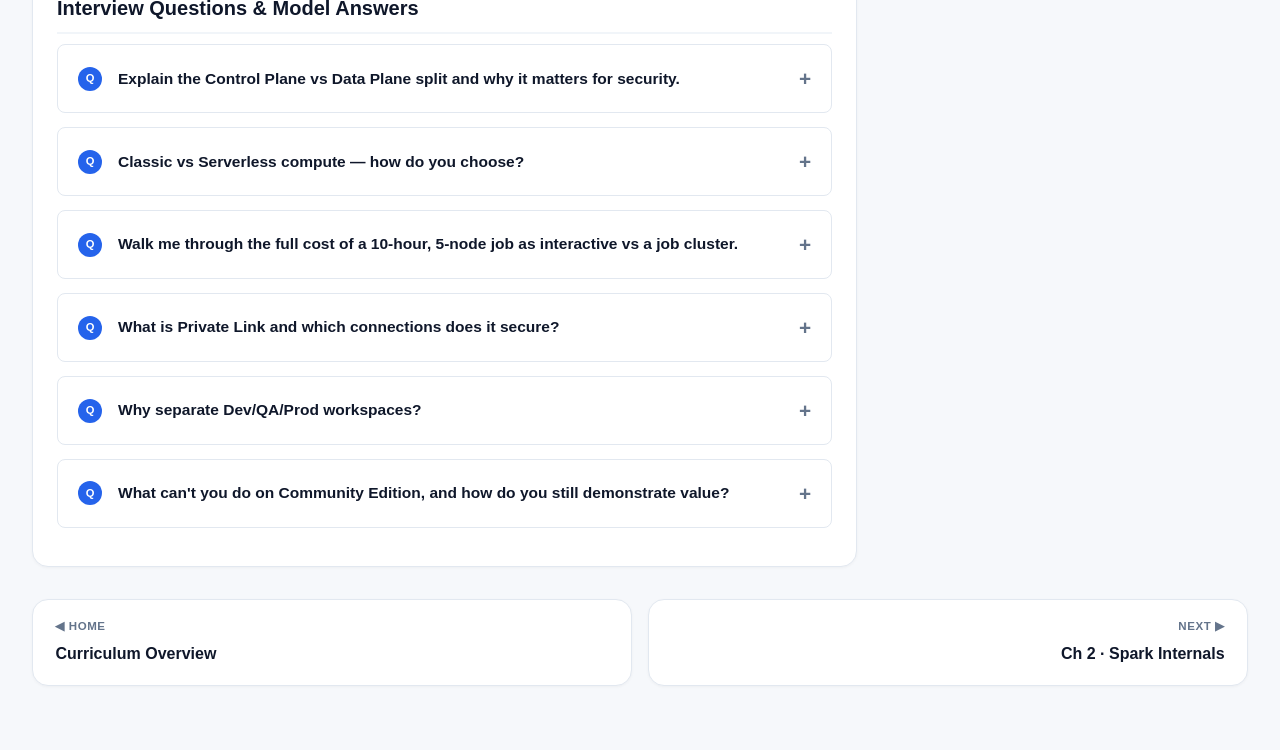
==== commit 489f24ef: "Fix ordering of topics" ====
--- a/architecture_and_pricing.html
+++ b/architecture_and_pricing.html
@@ -397,9 +397,9 @@
                 <li><a href="iac_and_ci_cd.html">IaC & CI/CD</a></li>
                 <li><a href="mlflow.html">MLflow</a></li>
                 <li><a href="cost_governance.html">Cost/FinOps</a></li>
-                <li><a href="glossary.html">Glossary</a></li>
                 <li><a href="mosaic_ai.html">Mosaic AI</a></li>
                 <li><a href="case_studies.html">Case Studies</a></li>
+                <li><a href="glossary.html">Glossary</a></li>
                 <li><a href="interview_question_bank.html">Q&A Bank</a></li>
             </ul>
         </nav>
